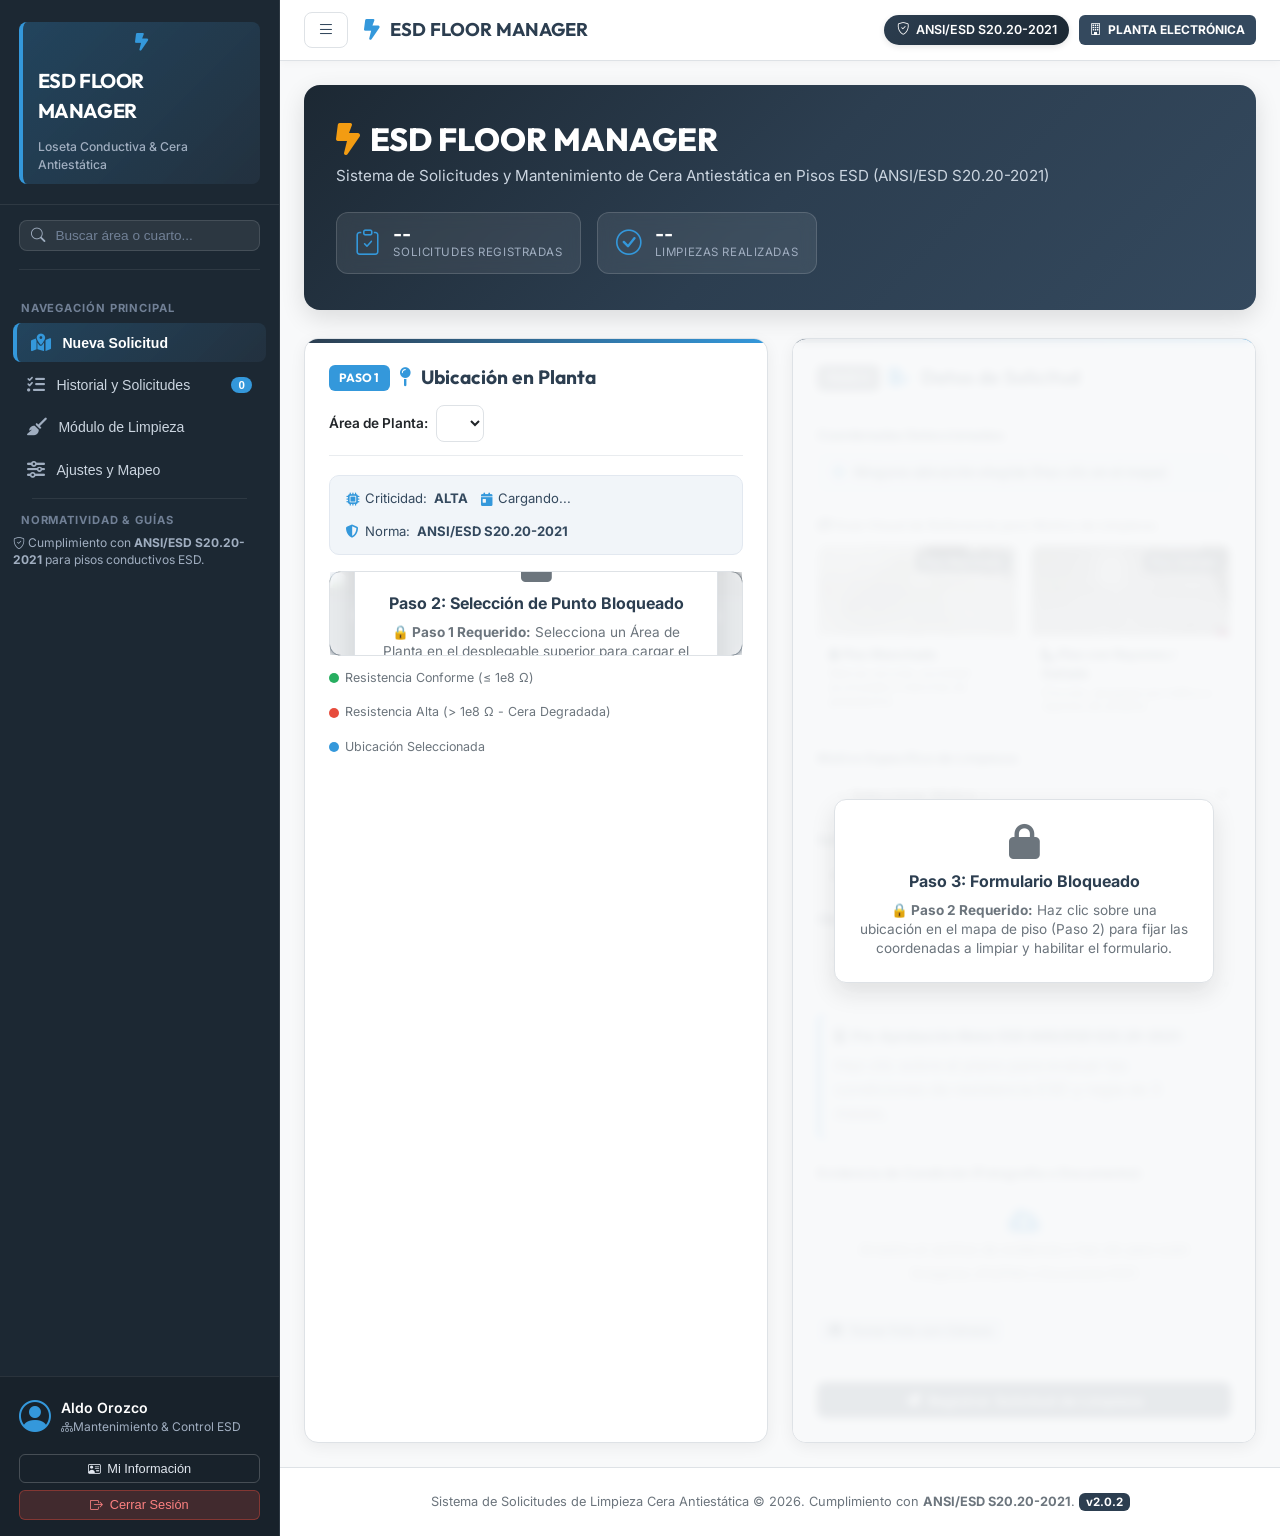
==== wwwroot/index.html @ dfe03894 "Release v2.0.2: Proteccion contra elementos nulos y restauracion de funcionalidad de botones de nave" ====
<!DOCTYPE html>
<html lang="es">
<head>
    <meta charset="UTF-8">
    <meta name="viewport" content="width=device-width, initial-scale=1.0">
    <title>Sistema de Solicitudes de Limpieza ESD | ANSI/ESD S20.20-2021</title>
    <meta name="description" content="Sistema de solicitudes para limpieza de piso con loseta conductiva y cera antiestática en planta electrónica.">
    <!-- Google Fonts -->
    <link rel="preconnect" href="https://fonts.googleapis.com">
    <link rel="preconnect" href="https://fonts.gstatic.com" crossorigin>
    <link href="https://fonts.googleapis.com/css2?family=Inter:wght@300;400;500;600;700;800&family=Outfit:wght@400;600;700;800&display=swap" rel="stylesheet">
    <!-- FontAwesome & Bootstrap Icons -->
    <link rel="stylesheet" href="https://cdnjs.cloudflare.com/ajax/libs/font-awesome/6.5.1/css/all.min.css">
    <link rel="stylesheet" href="https://cdn.jsdelivr.net/npm/bootstrap-icons@1.11.3/font/bootstrap-icons.min.css">
    <!-- App Design System Styles -->
    <link rel="stylesheet" href="css/styles.css?v=2.0.2">
</head>
<body>
    <!-- Main Application Wrapper -->
    <div class="module-wrapper" id="wrapper">
        <div id="sidebar-overlay" class="module-sidebar-overlay"></div>

        <!-- SIDEBAR NAVIGATION CONTAINER -->
        <aside class="module-sidebar" id="sidebar-wrapper">
            <div class="module-sidebar-heading">
                <a href="javascript:void(0)" class="nav-btn active" data-tab="solicitud">
                    <i class="fa-solid fa-bolt-lightning module-sidebar-main-icon" style="color:var(--st-accent);"></i>
                    <div class="module-sidebar-title">ESD FLOOR MANAGER</div>
                    <div class="module-sidebar-subtitle">Loseta Conductiva & Cera Antiestática</div>
                </a>
            </div>

            <!-- Instant Search in Sidebar -->
            <div class="module-search-container">
                <div class="module-search-wrapper">
                    <i class="bi bi-search module-search-icon"></i>
                    <input id="searchInput"
                           type="search"
                           class="module-search-input"
                           placeholder="Buscar área o cuarto..."
                           autocomplete="off" />
                </div>
                <div id="searchResults" class="module-search-results"></div>
            </div>

            <div class="module-sidebar-divider"></div>

            <!-- Navigation Links -->
            <div class="module-menu">
                <div class="module-menu-section-title">Navegación Principal</div>
                
                <button class="nav-btn active" data-tab="solicitud">
                    <i class="fa-solid fa-map-location-dot"></i> <span>Nueva Solicitud</span>
                </button>
                
                <button class="nav-btn" data-tab="historial">
                    <i class="fa-solid fa-list-check"></i> <span>Historial y Solicitudes</span>
                    <span class="badge-count" id="request-badge">0</span>
                </button>
                
                <button class="nav-btn" data-tab="limpieza">
                    <i class="fa-solid fa-broom"></i> <span>Módulo de Limpieza</span>
                </button>
                
                <button class="nav-btn" data-tab="ajustes">
                    <i class="fa-solid fa-sliders"></i> <span>Ajustes y Mapeo</span>
                </button>

                <div class="module-sidebar-divider"></div>

                <div class="module-menu-section-title">Normatividad & Guías</div>
                <div class="p-2" style="font-size:0.75rem; color:#a0aec0; line-height:1.4;">
                    <i class="bi bi-shield-check text-success me-1"></i> Cumplimiento con <strong>ANSI/ESD S20.20-2021</strong> para pisos conductivos ESD.
                </div>
            </div>

            <!-- Sidebar Fixed User Footer -->
            <div class="module-sidebar-user-fixed">
                <div class="module-user-info-sidebar">
                    <div style="display:flex; align-items:center; gap:0.6rem;">
                        <i class="bi bi-person-circle module-user-avatar"></i>
                        <div style="display:flex; flex-direction:column; overflow:hidden;">
                            <span class="module-user-name" title="Aldo Orozco">Aldo Orozco</span>
                            <span class="module-user-detail" title="Mantenimiento ESD">
                                <i class="bi bi-diagram-3 me-1"></i>Mantenimiento & Control ESD
                            </span>
                        </div>
                    </div>
                </div>

                <button class="btn-sidebar-outline" type="button">
                    <i class="bi bi-person-vcard"></i> Mi Información
                </button>

                <button class="module-btn-logout" type="button">
                    <i class="bi bi-box-arrow-right"></i> Cerrar Sesión
                </button>
            </div>
        </aside>

        <!-- MAIN PAGE CONTENT WRAPPER -->
        <main id="page-content-wrapper" class="module-page-content">
            <!-- Top Navbar Header -->
            <nav class="module-top-navbar">
                <div style="display:flex; align-items:center; gap:1rem;">
                    <button id="menu-toggle" type="button" class="module-menu-toggle" aria-label="Mostrar u ocultar menú">
                        <i class="bi bi-list"></i>
                    </button>

                    <div class="module-navbar-brand">
                        <i class="fa-solid fa-bolt-lightning" style="color:var(--st-accent);"></i>
                        <span>ESD FLOOR MANAGER</span>
                    </div>
                </div>

                <div style="display:flex; align-items:center; gap:0.6rem;">
                    <span class="module-badge">
                        <i class="bi bi-shield-check"></i> ANSI/ESD S20.20-2021
                    </span>
                    <span class="badge" style="background:#34495e; padding:0.4rem 0.7rem; font-size:0.75rem;">
                        <i class="bi bi-building me-1"></i> Planta Electrónica
                    </span>
                </div>
            </nav>

            <!-- Container for Page Content -->
            <div class="module-content-container">
                <!-- HERO BANNER HEADER -->
                <div class="hero-smt">
                    <div class="hero-overlay-smt">
                        <div>
                            <h1 class="hero-title-smt">
                                <i class="fa-solid fa-bolt-lightning me-2" style="color:#f39c12;"></i>ESD FLOOR MANAGER
                            </h1>
                            <p class="hero-subtitle-smt mb-0">
                                Sistema de Solicitudes y Mantenimiento de Cera Antiestática en Pisos ESD (ANSI/ESD S20.20-2021)
                            </p>
                        </div>

                        <div class="hero-stats-row">
                            <div class="hero-stat-pill">
                                <i class="bi bi-clipboard-check"></i>
                                <div>
                                    <div class="hero-stat-num" id="stat-total-requests">--</div>
                                    <div class="hero-stat-lbl">Solicitudes Registradas</div>
                                </div>
                            </div>

                            <div class="hero-stat-pill">
                                <i class="bi bi-check-circle"></i>
                                <div>
                                    <div class="hero-stat-num" id="stat-cleanings-done">--</div>
                                    <div class="hero-stat-lbl">Limpiezas Realizadas</div>
                                </div>
                            </div>
                        </div>
                    </div>
                </div>

                <!-- TAB 1: NUEVA SOLICITUD DE LIMPIEZA -->
                <section id="tab-solicitud" class="tab-content active">
                    <div class="grid-layout">
                        <!-- Left Panel: Interactive Floor Plan -->
                        <div class="panel map-panel glass-card">
                            <div class="panel-header">
                                <h2><span class="step-header-badge step-active" id="badge-step1">Paso 1</span><i class="fa-solid fa-map-pin"></i> Ubicación en Planta</h2>
                                <div style="display:flex; align-items:center; gap:0.5rem;">
                                    <label for="area-select" style="font-size:0.85rem; font-weight:600;">Área de Planta:</label>
                                    <select id="area-select" class="custom-select" style="width: auto; font-size:0.85rem;">
                                        <!-- Populated dynamically -->
                                    </select>
                                </div>
                            </div>

                            <div class="area-info-banner" id="area-info-banner">
                                <div class="info-pill"><i class="fa-solid fa-microchip"></i> Criticidad: <strong id="lbl-criticality">ALTA</strong></div>
                                <div class="info-pill"><i class="fa-solid fa-calendar-day"></i> <span id="lbl-last-cleaning">Cargando...</span></div>
                                <div class="info-pill"><i class="fa-solid fa-shield-halved"></i> Norma: <strong>ANSI/ESD S20.20-2021</strong></div>
                            </div>

                            <div class="map-viewport" id="map-viewport" style="position: relative;">
                                <!-- Step 2 Lock Overlay -->
                                <div class="step-lock-overlay" id="step2-lock-overlay">
                                    <div class="step-lock-card">
                                        <i class="fa-solid fa-lock"></i>
                                        <h4>Paso 2: Selección de Punto Bloqueado</h4>
                                        <p><strong>🔒 Paso 1 Requerido:</strong> Selecciona un Área de Planta en el desplegable superior para cargar el mapa interactivo.</p>
                                    </div>
                                </div>

                                <div class="map-wrapper" id="map-wrapper">
                                    <img id="floor-map-img" src="" alt="Plano de Piso" />
                                    <!-- Pins for measurement points and target reticle -->
                                    <div id="map-overlay"></div>
                                </div>
                                <div class="map-instructions">
                                    <i class="fa-solid fa-crosshairs"></i> <strong>Paso 2:</strong> Haz clic en cualquier punto del mapa para fijar la ubicación exacta de la limpieza.
                                </div>
                            </div>

                            <div class="map-legend">
                                <span class="legend-item"><span class="dot green"></span> Resistencia Conforme (&le; 1e8 &Omega;)</span>
                                <span class="legend-item"><span class="dot red"></span> Resistencia Alta (&gt; 1e8 &Omega; - Cera Degradada)</span>
                                <span class="legend-item"><span class="dot reticle"></span> Ubicación Seleccionada</span>
                            </div>
                        </div>

                        <!-- Right Panel: Request Details & Evidence -->
                        <div class="panel form-panel glass-card" style="position: relative;">
                            <!-- Step 3 Lock Overlay -->
                            <div class="step-lock-overlay" id="step3-lock-overlay">
                                <div class="step-lock-card">
                                    <i class="fa-solid fa-lock"></i>
                                    <h4>Paso 3: Formulario Bloqueado</h4>
                                    <p><strong>🔒 Paso 2 Requerido:</strong> Haz clic sobre una ubicación en el mapa de piso (Paso 2) para fijar las coordenadas a limpiar y habilitar el formulario.</p>
                                </div>
                            </div>

                            <div class="panel-header">
                                <h2><span class="step-header-badge step-locked" id="badge-step3">Paso 3</span><i class="fa-solid fa-file-pen"></i> Datos de Solicitud</h2>
                            </div>

                            <form id="form-cleaning-request" class="request-form">
                                <!-- Selected Coordinates Badge -->
                                <div class="form-group">
                                    <label>Coordenadas Seleccionadas:</label>
                                    <div class="coord-display" id="coord-display">
                                        <i class="fa-solid fa-location-crosshairs"></i> <span id="coord-text">Ninguna ubicación elegida (Haz clic en el mapa)</span>
                                    </div>
                                </div>

                                <!-- Visual Floor Condition Reference Guide Cards -->
                                <div class="floor-guide-container">
                                    <div class="floor-guide-title">
                                        <i class="fa-solid fa-images"></i> Guía Visual de Referencia para Motivo de Limpieza:
                                    </div>
                                    <div class="floor-guide-grid">
                                        <div class="floor-guide-card" id="card-guide-stained" data-reason="Piso manchado">
                                            <div class="guide-img-wrapper">
                                                <img src="uploads/piso_manchado.png" alt="Piso Manchado" onerror="if(!this.dataset.retry){this.dataset.retry=true;this.src='/uploads/piso_manchado.png';}" />
                                                <span class="guide-badge">Piso Manchado</span>
                                            </div>
                                            <div class="guide-card-label">
                                                <strong><i class="fa-solid fa-droplet"></i> Piso Manchado</strong>
                                                <p>Marcas oscuras, suciedad acumulada o manchas de grasa/polvo.</p>
                                            </div>
                                        </div>

                                        <div class="floor-guide-card" id="card-guide-scratched" data-reason="Piso con rayones">
                                            <div class="guide-img-wrapper">
                                                <img src="uploads/piso_rayado.png" alt="Piso con Rayones" onerror="if(!this.dataset.retry){this.dataset.retry=true;this.src='/uploads/piso_rayado.png';}" />
                                                <span class="guide-badge">Piso Dañado</span>
                                            </div>
                                            <div class="guide-card-label">
                                                <strong><i class="fa-solid fa-ruler-combined"></i> Piso con Rayones / Dañado</strong>
                                                <p>Fricción, desgaste por tráfico o rayones de arrastre.</p>
                                            </div>
                                        </div>
                                    </div>
                                </div>

                                <div class="form-group">
                                    <label for="select-reason">Motivo Específico de Limpieza:</label>
                                    <select id="select-reason" class="custom-select" required>
                                        <option value="">-- Seleccionar Motivo --</option>
                                        <option value="Mantenimiento preventivo programado (Ciclo 3 meses)">Mantenimiento preventivo programado (Ciclo 3 meses)</option>
                                        <option value="Resistencia ESD fuera de rango (> 1.0e8 Ohms)">Resistencia ESD fuera de rango (> 1.0e8 Ohms)</option>
                                        <option value="Piso manchado">Piso manchado (Marcas oscuras o suciedad acumulada)</option>
                                        <option value="Piso con rayones">Piso con rayones / daño físico en capa de cera</option>
                                        <option value="Derrame de químicos / fundente de soldadura">Derrame de químicos / fundente de soldadura SMT</option>
                                        <option value="Auditoría o certificación ESD entrante">Auditoría o certificación ESD entrante</option>
                                    </select>
                                </div>

                                <div class="form-group">
                                    <label for="input-requested-by">Solicitante:</label>
                                    <input type="text" id="input-requested-by" class="custom-input" placeholder="Nombre completo u Operador ESD" required value="Aldo Orozco" />
                                </div>

                                <div class="form-group">
                                    <label for="textarea-notes">Observaciones Detalladas:</label>
                                    <textarea id="textarea-notes" class="custom-textarea" rows="2" placeholder="Describa cualquier condición particular en el área o motivo adicional..."></textarea>
                                </div>

                                <!-- Priority Live Evaluation Card -->
                                <div class="priority-card" id="priority-preview-card">
                                    <div class="priority-header">
                                        <i class="fa-solid fa-calculator"></i> Pre-Aprobación Motor ESD ANSI/ESD S20.20-2021:
                                    </div>
                                    <div id="priority-preview-content">
                                        <span style="color: var(--st-muted);">Haz clic sobre el plano para evaluar las condiciones de resistencia ESD y regla de 3 meses.</span>
                                    </div>
                                </div>

                                <!-- Evidence Attachment Box -->
                                <div class="form-group">
                                    <label>Evidencia de Condición (Fotografía o Documento):</label>
                                    <div class="upload-box" id="upload-box">
                                        <i class="fa-solid fa-cloud-arrow-up"></i>
                                        <p>Arrastra un archivo de evidencia o haz clic para subir</p>
                                        <span style="font-size:0.75rem; color:var(--st-muted);">(Imágenes JPG/PNG o Documento PDF)</span>
                                        <input type="file" id="evidence-file-input" accept="image/*,application/pdf" style="display: none;" />
                                    </div>
                                    
                                    <div class="upload-actions">
                                        <button type="button" class="btn-secondary btn-sm" id="btn-open-camera">
                                            <i class="fa-solid fa-camera"></i> Tomar Foto con Cámara
                                        </button>
                                    </div>
                                    
                                    <div id="evidence-preview-container" style="margin-top: 0.5rem;"></div>
                                </div>

                                <button type="submit" class="btn-primary" style="margin-top: 0.5rem;">
                                    <i class="fa-solid fa-paper-plane"></i> Registrar Solicitud de Limpieza
                                </button>
                            </form>
                        </div>
                    </div>
                </section>

                <!-- TAB 2: HISTORIAL Y SOLICITUDES -->
                <section id="tab-historial" class="tab-content">
                    <div class="panel glass-card">
                        <div class="panel-header">
                            <h2><i class="fa-solid fa-list-check"></i> Panel de Solicitudes e Historial de Limpiezas Realizadas</h2>
                        </div>

                        <!-- Subtab Navigation Pills -->
                        <div class="subtab-navigation">
                            <button id="btn-subtab-requests" class="btn-primary btn-sm active" type="button">
                                <i class="fa-solid fa-file-invoice me-1"></i> Solicitudes de Limpieza
                            </button>
                            <button id="btn-subtab-history" class="btn-secondary btn-sm" type="button">
                                <i class="fa-solid fa-clock-rotate-left me-1"></i> Historial de Limpiezas Realizadas
                            </button>
                        </div>

                        <!-- Subtab 1: Solicitudes de Limpieza Table -->
                        <div id="subtab-requests-view">
                            <!-- Filter Bar for Requests -->
                            <div style="display: flex; gap: 0.8rem; flex-wrap: wrap; margin-bottom: 1rem; background: #f1f5f9; padding: 0.8rem 1rem; border-radius: 10px; border: 1px solid var(--st-border); align-items: center;">
                                <div style="display: flex; align-items: center; gap: 0.4rem;">
                                    <label style="font-size: 0.82rem; color: var(--st-muted);"><i class="fa-solid fa-filter"></i> Estado:</label>
                                    <select id="filter-req-status" class="custom-select" style="padding: 0.3rem 0.6rem; font-size: 0.82rem; width: auto;">
                                        <option value="TODOS">-- Todos los Estados --</option>
                                        <option value="AUTORIZADA">Autorizadas / Pendientes</option>
                                        <option value="EN_PROCESO">En Proceso</option>
                                        <option value="LIMPIEZA_COMPLETADA">Completadas / Realizadas</option>
                                        <option value="CANCELADA">Canceladas</option>
                                        <option value="DENEGADA">Denegadas por Norma</option>
                                    </select>
                                </div>

                                <div style="display: flex; align-items: center; gap: 0.4rem;">
                                    <label style="font-size: 0.82rem; color: var(--st-muted);"><i class="fa-solid fa-layer-group"></i> Área:</label>
                                    <select id="filter-req-area" class="custom-select" style="padding: 0.3rem 0.6rem; font-size: 0.82rem; width: auto;">
                                        <option value="TODOS">-- Todas las Áreas --</option>
                                    </select>
                                </div>

                                <div style="display: flex; align-items: center; gap: 0.4rem;">
                                    <label style="font-size: 0.82rem; color: var(--st-muted);"><i class="fa-solid fa-calendar-day"></i> Desde:</label>
                                    <input type="date" id="filter-req-date-from" class="custom-input" style="padding: 0.3rem 0.6rem; font-size: 0.82rem; width: auto;" />
                                </div>

                                <div style="display: flex; align-items: center; gap: 0.4rem;">
                                    <label style="font-size: 0.82rem; color: var(--st-muted);"><i class="fa-solid fa-calendar-day"></i> Hasta:</label>
                                    <input type="date" id="filter-req-date-to" class="custom-input" style="padding: 0.3rem 0.6rem; font-size: 0.82rem; width: auto;" />
                                </div>

                                <button id="btn-clear-req-filters" class="btn-secondary btn-sm" type="button">
                                    <i class="fa-solid fa-xmark"></i> Limpiar Filtros
                                </button>
                            </div>

                            <div class="table-responsive">
                                <table class="custom-table" id="requests-table">
                                    <thead>
                                        <tr>
                                            <th>Folio ID</th>
                                            <th>Fecha</th>
                                            <th>Área</th>
                                            <th>Motivo</th>
                                            <th>Transcurrido</th>
                                            <th>Resistencia ESD</th>
                                            <th>Prioridad</th>
                                            <th>Estatus Pre-Aprobación</th>
                                            <th>Evidencia</th>
                                            <th>Acciones</th>
                                        </tr>
                                    </thead>
                                    <tbody id="requests-tbody">
                                        <!-- Populated dynamically -->
                                    </tbody>
                                </table>
                            </div>
                        </div>

                        <!-- Subtab 2: Historial de Limpiezas Realizadas Table -->
                        <div id="subtab-history-view" class="hidden">
                            <!-- Filter Bar for History -->
                            <div style="display: flex; gap: 0.8rem; flex-wrap: wrap; margin-bottom: 1rem; background: #f1f5f9; padding: 0.8rem 1rem; border-radius: 10px; border: 1px solid var(--st-border); align-items: center;">
                                <div style="display: flex; align-items: center; gap: 0.4rem;">
                                    <label style="font-size: 0.82rem; color: var(--st-muted);"><i class="fa-solid fa-layer-group"></i> Área:</label>
                                    <select id="filter-hist-area" class="custom-select" style="padding: 0.3rem 0.6rem; font-size: 0.82rem; width: auto;">
                                        <option value="TODOS">-- Todas las Áreas --</option>
                                    </select>
                                </div>

                                <div style="display: flex; align-items: center; gap: 0.4rem;">
                                    <label style="font-size: 0.82rem; color: var(--st-muted);"><i class="fa-solid fa-calendar-day"></i> Fecha Realización Desde:</label>
                                    <input type="date" id="filter-hist-date-from" class="custom-input" style="padding: 0.3rem 0.6rem; font-size: 0.82rem; width: auto;" />
                                </div>

                                <div style="display: flex; align-items: center; gap: 0.4rem;">
                                    <label style="font-size: 0.82rem; color: var(--st-muted);"><i class="fa-solid fa-calendar-day"></i> Hasta:</label>
                                    <input type="date" id="filter-hist-date-to" class="custom-input" style="padding: 0.3rem 0.6rem; font-size: 0.82rem; width: auto;" />
                                </div>

                                <button id="btn-clear-hist-filters" class="btn-secondary btn-sm" type="button">
                                    <i class="fa-solid fa-xmark"></i> Limpiar Filtros
                                </button>
                            </div>

                            <div class="table-responsive">
                                <table class="custom-table" id="history-table">
                                    <thead>
                                        <tr>
                                            <th>ID / Folio</th>
                                            <th>Área / Cuarto</th>
                                            <th>Razón / Origen</th>
                                            <th>Fecha Realización</th>
                                            <th>Próxima Limpieza</th>
                                            <th>Sección del Mapa Limpiada</th>
                                            <th>Realizado Por</th>
                                            <th>Observaciones</th>
                                            <th>Acciones</th>
                                        </tr>
                                    </thead>
                                    <tbody id="history-tbody">
                                        <!-- Populated dynamically -->
                                    </tbody>
                                </table>
                            </div>
                        </div>
                    </div>
                </section>

                <!-- TAB 3: MÓDULO DE LIMPIEZA -->
                <section id="tab-limpieza" class="tab-content">
                    <div class="panel glass-card">
                        <div class="panel-header">
                            <h2><i class="fa-solid fa-broom"></i> Registro de Limpieza Ejecutada por Secciones (Mapa Interactivo)</h2>
                        </div>

                        <div class="grid-layout">
                            <!-- Left: Interactive Canvas Box Drawer -->
                            <div>
                                <div class="form-group" style="margin-bottom: 0.8rem;">
                                    <label for="cleaner-area-select">Seleccionar Área de Planta a Limpiar:</label>
                                    <select id="cleaner-area-select" class="custom-select">
                                        <!-- Populated dynamically -->
                                    </select>
                                </div>

                                <div class="map-viewport" style="position: relative;">
                                    <div class="map-wrapper" id="cleaner-map-wrapper">
                                        <img id="cleaner-floor-map-img" src="" alt="Plano de Piso para Limpieza" />
                                        <div id="cleaner-map-overlay"></div>
                                        <!-- Interactive Box Preview -->
                                        <div id="drawing-box-preview" class="cleaned-zone-rect hidden" style="position: absolute; border: 2px dashed #3498db; background: rgba(52, 152, 219, 0.25); pointer-events: none;"></div>
                                    </div>
                                    <div class="map-instructions" id="cleaner-box-text">
                                        <i class="fa-solid fa-vector-square"></i> <span>Haz clic en el mapa para iniciar el primer vértice del recuadro.</span>
                                    </div>
                                </div>

                                <div style="margin-top: 0.6rem; display: flex; gap: 0.6rem;">
                                    <button type="button" class="btn-secondary btn-sm" id="btn-clear-drawing">
                                        <i class="fa-solid fa-rotate-left"></i> Borrar Trazado Actual
                                    </button>
                                </div>
                            </div>

                            <!-- Right: Confirmation Form for Cleaning Staff -->
                            <div>
                                <form id="form-cleaner-zone" class="request-form">
                                    <div class="form-group">
                                        <label for="cleaner-req-id-select">Vincular a Solicitud Pendiente (Opcional):</label>
                                        <select id="cleaner-req-id-select" class="custom-select">
                                            <option value="">-- Limpieza Directa / Sin Solicitud --</option>
                                        </select>
                                    </div>

                                    <div class="form-group">
                                        <label for="cleaner-by-input">Personal que Ejecutó la Limpieza:</label>
                                        <input type="text" id="cleaner-by-input" class="custom-input" value="Marcelo - Técnico ESD" required />
                                    </div>

                                    <div class="form-group">
                                        <label for="cleaner-date-input">Fecha y Hora de Ejecución:</label>
                                        <input type="datetime-local" id="cleaner-date-input" class="custom-input" required />
                                    </div>

                                    <div class="form-group">
                                        <label for="cleaner-notes-input">Observaciones / Tipo de Cera Aplicada:</label>
                                        <textarea id="cleaner-notes-input" class="custom-textarea" rows="3" placeholder="Aplicación de cera antiestática ESD en recuadro seleccionado..."></textarea>
                                    </div>

                                    <button type="submit" class="btn-success">
                                        <i class="fa-solid fa-circle-check"></i> Guardar Recuadro y Marcar Limpieza Realizada
                                    </button>
                                </form>
                            </div>
                        </div>
                    </div>
                </section>

                <!-- TAB 4: AJUSTES Y MAPEO DE PLANTA -->
                <section id="tab-ajustes" class="tab-content">
                    <div class="panel glass-card">
                        <div class="panel-header">
                            <h2><i class="fa-solid fa-sliders"></i> Ajustes de Áreas ESD y Mapeo de Puntos de Medición</h2>
                        </div>

                        <div class="grid-layout">
                            <!-- Left: Map Preview & Point Mappings -->
                            <div>
                                <div class="form-group" style="margin-bottom: 0.8rem;">
                                    <label for="editor-area-select">Seleccionar Área a Configurar:</label>
                                    <select id="editor-area-select" class="custom-select">
                                        <!-- Populated dynamically -->
                                    </select>
                                </div>

                                <div class="map-viewport" style="position: relative;">
                                    <div class="map-wrapper">
                                        <img id="editor-map-img" src="" alt="Plano Editor" />
                                        <div id="editor-map-overlay"></div>
                                    </div>
                                </div>
                            </div>

                            <!-- Right: Configuration Form -->
                            <div>
                                <form id="form-area-config" class="request-form">
                                    <div class="form-group">
                                        <label for="input-area-name">Nombre del Área / Cuarto:</label>
                                        <input type="text" id="input-area-name" class="custom-input" required />
                                    </div>

                                    <div class="form-group">
                                        <label for="select-criticality">Nivel de Criticidad ESD:</label>
                                        <select id="select-criticality" class="custom-select">
                                            <option value="ALTA">ALTA (Componentes Sensibles SMT)</option>
                                            <option value="MEDIA">MEDIA (Ensamble General)</option>
                                            <option value="BAJA">BAJA (Almacén / Tránsito)</option>
                                        </select>
                                    </div>

                                    <div class="form-group">
                                        <label for="input-image-url">URL del Plano de Planta (SVG / Imagen):</label>
                                        <input type="text" id="input-image-url" class="custom-input" required />
                                    </div>

                                    <button type="submit" class="btn-primary">
                                        <i class="fa-solid fa-floppy-disk"></i> Guardar Cambios del Área
                                    </button>
                                </form>
                            </div>
                        </div>
                    </div>
                </section>
            </div>

            <!-- Footer -->
            <footer class="app-footer">
                <p>Sistema de Solicitudes de Limpieza Cera Antiestática &copy; 2026. Cumplimiento con <strong>ANSI/ESD S20.20-2021</strong>. <span class="version-badge" id="app-version-badge">v2.0.2</span></p>
            </footer>
        </main>
    </div>

    <!-- MODAL: DETALLE Y MAPA -->
    <div class="modal-backdrop" id="modal-detail">
        <div class="modal-container">
            <div class="modal-header">
                <h3><i class="fa-solid fa-file-lines"></i> Detalle de Solicitud / Limpieza</h3>
                <button class="modal-close-btn" id="btn-close-detail">&times;</button>
            </div>
            <div class="modal-body" id="detail-modal-body">
                <!-- Dynamic Content -->
            </div>
        </div>
    </div>

    <!-- MODAL: CÁMARA Y WEBCAM -->
    <div class="modal-backdrop" id="modal-webcam">
        <div class="modal-container" style="max-width: 600px;">
            <div class="modal-header">
                <h3><i class="fa-solid fa-camera"></i> Capturar Evidencia de Piso</h3>
                <button class="modal-close-btn" id="btn-close-webcam">&times;</button>
            </div>
            <div class="modal-body" style="text-align: center;">
                <video id="webcam-video" autoplay playsinline style="width: 100%; border-radius: 8px; background: #000; height: 300px; object-fit: cover;"></video>
                <canvas id="webcam-canvas" style="display: none;"></canvas>
                <div style="margin-top: 1rem; display: flex; gap: 0.6rem; justify-content: center;">
                    <button type="button" class="btn-success" id="btn-capture-photo">
                        <i class="fa-solid fa-camera-retro"></i> Tomar Fotografía
                    </button>
                </div>
            </div>
        </div>
    </div>

    <!-- App Script -->
    <script src="js/app.js?v=2.0.2"></script>
</body>
</html>
---- wwwroot/css/styles.css ----
/* =============================================================================
   ESD FLOOR CLEANING SYSTEM - ANSI/ESD S20.20-2021
   SMT TRACKING DEMO DESIGN SYSTEM (LAYOUT & STYLES)
   ============================================================================= */

:root {
    --st-primary: #2c3e50;
    --st-primary-dark: #1c2833;
    --st-primary-light: #3c5a78;
    --st-secondary: #34495e;
    --st-accent: #3498db;
    --st-accent-rgb: 52, 152, 219;
    --st-success: #27ae60;
    --st-warning: #f39c12;
    --st-danger: #e74c3c;
    --st-info: #17a2b8;
    --st-bg: #f8f9fa;
    --st-border: #dee2e6;
    --st-border-light: #e9ecef;
    --st-muted: #6c757d;
    --sidebar-bg: #1c2833;
    --sidebar-hover: #2c3e50;
    --sidebar-width: 280px;
    --st-card-shadow: 0 4px 16px rgba(0, 0, 0, 0.06);
    --st-card-hover-shadow: 0 10px 25px rgba(0, 0, 0, 0.12);
}

/* Base Global Reset */
* {
    box-sizing: border-box;
    margin: 0;
    padding: 0;
}

body {
    font-family: 'Inter', system-ui, -apple-system, BlinkMacSystemFont, "Segoe UI", Roboto, sans-serif;
    background-color: var(--st-bg);
    color: #212529;
    line-height: 1.5;
    overflow-x: hidden;
}

/* Helper Utilities */
.hidden {
    display: none !important;
}

/* =============================================================================
   LAYOUT STRUCTURE (SIDEBAR + MAIN WRAPPER)
   ============================================================================= */

.module-wrapper {
    display: flex;
    width: 100%;
    min-height: 100vh;
    position: relative;
}

/* Overlay for Mobile Sidebar */
.module-sidebar-overlay {
    display: none;
    position: fixed;
    inset: 0;
    background: rgba(0, 0, 0, 0.5);
    z-index: 1035;
}

/* Sidebar Styles */
.module-sidebar {
    width: var(--sidebar-width);
    min-width: var(--sidebar-width);
    background-color: var(--sidebar-bg);
    color: #ffffff;
    display: flex;
    flex-direction: column;
    z-index: 1040;
    transition: margin-left 0.3s ease;
    border-right: 1px solid rgba(255, 255, 255, 0.08);
}

.module-sidebar-heading {
    padding: 1.4rem 1.2rem 1rem 1.2rem;
    border-bottom: 1px solid rgba(255, 255, 255, 0.08);
}

.module-sidebar-heading a {
    display: flex;
    flex-direction: column;
    color: #ffffff;
    text-decoration: none;
}

.module-sidebar-main-icon {
    font-size: 2.2rem;
    color: var(--st-accent);
    margin-bottom: 0.3rem;
}

.module-sidebar-title {
    font-family: 'Outfit', sans-serif;
    font-size: 1.25rem;
    font-weight: 700;
    letter-spacing: -0.02em;
    color: #ffffff;
}

.module-sidebar-subtitle {
    font-size: 0.76rem;
    color: #a0aec0;
    font-weight: 500;
}

/* Sidebar Search Box */
.module-search-container {
    padding: 0.9rem 1.2rem 0.5rem 1.2rem;
    position: relative;
}

.module-search-wrapper {
    position: relative;
    display: flex;
    align-items: center;
}

.module-search-icon {
    position: absolute;
    left: 12px;
    color: #a0aec0;
    font-size: 0.9rem;
    pointer-events: none;
}

.module-search-input {
    width: 100%;
    padding: 0.45rem 0.8rem 0.45rem 2.2rem;
    background: rgba(255, 255, 255, 0.07);
    border: 1px solid rgba(255, 255, 255, 0.12);
    border-radius: 8px;
    color: #ffffff;
    font-size: 0.85rem;
    outline: none;
    transition: all 0.2s ease;
}

.module-search-input::placeholder {
    color: #718096;
}

.module-search-input:focus {
    background: rgba(255, 255, 255, 0.12);
    border-color: var(--st-accent);
    box-shadow: 0 0 0 3px rgba(52, 152, 219, 0.25);
}

.module-search-results {
    display: none;
    position: absolute;
    top: 100%;
    left: 1.2rem;
    right: 1.2rem;
    background: #2c3e50;
    border: 1px solid rgba(255, 255, 255, 0.15);
    border-radius: 8px;
    max-height: 250px;
    overflow-y: auto;
    z-index: 1050;
    box-shadow: 0 10px 25px rgba(0,0,0,0.3);
}

.module-search-results.active {
    display: block;
}

.search-result-item {
    padding: 0.6rem 0.9rem;
    display: flex;
    align-items: center;
    gap: 0.6rem;
    color: #ffffff;
    cursor: pointer;
    border-bottom: 1px solid rgba(255, 255, 255, 0.05);
    transition: background 0.15s ease;
}

.search-result-item:hover {
    background: rgba(52, 152, 219, 0.25);
}

.module-sidebar-divider {
    height: 1px;
    background: rgba(255, 255, 255, 0.08);
    margin: 0.6rem 1.2rem;
}

/* Sidebar Menu Navigation */
.module-menu {
    padding: 0.5rem 0.8rem;
    overflow-y: auto;
    flex-grow: 1;
}

.module-menu-section-title {
    font-size: 0.7rem;
    font-weight: 700;
    text-transform: uppercase;
    letter-spacing: 0.08em;
    color: #718096;
    margin: 0.8rem 0.5rem 0.4rem 0.5rem;
}

.nav-btn {
    display: flex;
    align-items: center;
    width: 100%;
    padding: 0.65rem 0.9rem;
    color: #cbd5e0;
    background: transparent;
    border: none;
    border-radius: 8px;
    font-size: 0.88rem;
    font-weight: 500;
    text-align: left;
    cursor: pointer;
    transition: all 0.2s ease;
    margin-bottom: 0.25rem;
    gap: 0.7rem;
    text-decoration: none;
}

.nav-btn i {
    font-size: 1.1rem;
    color: #a0aec0;
    transition: color 0.2s ease;
}

.nav-btn:hover {
    color: #ffffff;
    background: rgba(255, 255, 255, 0.06);
}

.nav-btn:hover i {
    color: var(--st-accent);
}

.nav-btn.active {
    color: #ffffff;
    background: linear-gradient(135deg, rgba(52, 152, 219, 0.25) 0%, rgba(44, 62, 80, 0.4) 100%);
    border-left: 4px solid var(--st-accent);
    font-weight: 600;
}

.nav-btn.active i {
    color: var(--st-accent);
}

.badge-count {
    margin-left: auto;
    background: var(--st-accent);
    color: #ffffff;
    font-size: 0.72rem;
    font-weight: 700;
    padding: 2px 7px;
    border-radius: 10px;
}

/* Sidebar User Info Footer */
.module-sidebar-user-fixed {
    padding: 1rem 1.2rem;
    border-top: 1px solid rgba(255, 255, 255, 0.08);
    background: rgba(0, 0, 0, 0.15);
}

.module-user-info-sidebar {
    margin-bottom: 0.8rem;
}

.module-user-avatar {
    font-size: 2rem;
    color: var(--st-accent);
}

.module-user-name {
    font-weight: 600;
    font-size: 0.88rem;
    color: #ffffff;
    white-space: nowrap;
    overflow: hidden;
    text-overflow: ellipsis;
}

.module-user-detail {
    font-size: 0.75rem;
    color: #a0aec0;
    white-space: nowrap;
    overflow: hidden;
    text-overflow: ellipsis;
}

.btn-sidebar-outline {
    width: 100%;
    padding: 0.4rem 0.8rem;
    background: transparent;
    border: 1px solid rgba(255, 255, 255, 0.2);
    color: #e2e8f0;
    border-radius: 6px;
    font-size: 0.8rem;
    font-weight: 500;
    cursor: pointer;
    transition: all 0.2s ease;
    margin-bottom: 0.4rem;
    display: flex;
    align-items: center;
    justify-content: center;
    gap: 0.4rem;
}

.btn-sidebar-outline:hover {
    background: rgba(255, 255, 255, 0.1);
    color: #ffffff;
    border-color: #ffffff;
}

.module-btn-logout {
    width: 100%;
    padding: 0.4rem 0.8rem;
    background: rgba(231, 76, 60, 0.2);
    border: 1px solid rgba(231, 76, 60, 0.4);
    color: #fc8181;
    border-radius: 6px;
    font-size: 0.8rem;
    font-weight: 500;
    cursor: pointer;
    transition: all 0.2s ease;
    display: flex;
    align-items: center;
    justify-content: center;
    gap: 0.4rem;
}

.module-btn-logout:hover {
    background: var(--st-danger);
    color: #ffffff;
    border-color: var(--st-danger);
}

/* =============================================================================
   MAIN PAGE CONTENT WRAPPER & TOP NAVBAR
   ============================================================================= */

.module-page-content {
    flex-grow: 1;
    display: flex;
    flex-direction: column;
    min-width: 0;
    background-color: var(--st-bg);
}

/* Top Navbar */
.module-top-navbar {
    background: #ffffff;
    border-bottom: 1px solid var(--st-border);
    padding: 0.75rem 1.5rem;
    display: flex;
    align-items: center;
    justify-content: space-between;
    box-shadow: 0 2px 8px rgba(0,0,0,0.03);
    z-index: 1020;
}

.module-menu-toggle {
    background: #ffffff;
    border: 1px solid var(--st-border);
    color: var(--st-secondary);
    padding: 0.4rem 0.75rem;
    border-radius: 8px;
    font-size: 1.1rem;
    cursor: pointer;
    transition: all 0.2s ease;
}

.module-menu-toggle:hover {
    background: var(--st-bg);
    border-color: var(--st-muted);
    color: var(--st-primary);
}

.module-navbar-brand {
    display: flex;
    align-items: center;
    gap: 0.6rem;
    font-family: 'Outfit', sans-serif;
    font-weight: 700;
    font-size: 1.15rem;
    color: var(--st-primary);
}

.module-navbar-brand i {
    font-size: 1.3rem;
    color: var(--st-accent);
}

.module-badge {
    background: linear-gradient(135deg, var(--st-primary) 0%, var(--st-primary-dark) 100%);
    color: #ffffff;
    padding: 0.35rem 0.8rem;
    border-radius: 20px;
    font-size: 0.78rem;
    font-weight: 600;
    display: inline-flex;
    align-items: center;
    gap: 0.4rem;
    box-shadow: 0 2px 6px rgba(0,0,0,0.1);
}

/* Main Content Container */
.module-content-container {
    padding: 1.5rem;
    flex-grow: 1;
}

/* Toggled Sidebar State */
.sidebar-toggled .module-sidebar {
    margin-left: calc(-1 * var(--sidebar-width));
}

@media (max-width: 991.98px) {
    .module-sidebar {
        position: fixed;
        top: 0;
        bottom: 0;
        left: 0;
        margin-left: calc(-1 * var(--sidebar-width));
    }
    .sidebar-toggled .module-sidebar {
        margin-left: 0;
    }
    .sidebar-toggled .module-sidebar-overlay {
        display: block;
    }
}

/* =============================================================================
   HERO BANNER & HEADER COMPONENTS
   ============================================================================= */

.hero-smt {
    border-radius: 16px;
    background: linear-gradient(135deg, #1c2833 0%, #2c3e50 50%, #34495e 100%);
    position: relative;
    box-shadow: 0 8px 24px rgba(0,0,0,0.12);
    overflow: hidden;
    margin-bottom: 1.8rem;
    color: #ffffff;
    padding: 2.2rem 2rem;
}

.hero-overlay-smt {
    display: flex;
    justify-content: space-between;
    align-items: center;
    flex-wrap: wrap;
    gap: 1.5rem;
    position: relative;
    z-index: 2;
}

.hero-title-smt {
    font-family: 'Outfit', sans-serif;
    font-size: 2rem;
    font-weight: 800;
    line-height: 1.2;
    margin-bottom: 0.4rem;
    display: flex;
    align-items: center;
    gap: 0.6rem;
}

.hero-subtitle-smt {
    font-size: 0.95rem;
    color: #cbd5e0;
    font-weight: 400;
}

.hero-stats-row {
    display: flex;
    gap: 1rem;
    flex-wrap: wrap;
}

.hero-stat-pill {
    background: rgba(255, 255, 255, 0.08);
    backdrop-filter: blur(8px);
    border: 1px solid rgba(255, 255, 255, 0.15);
    border-radius: 12px;
    padding: 0.7rem 1.1rem;
    display: flex;
    align-items: center;
    gap: 0.8rem;
}

.hero-stat-pill i {
    font-size: 1.6rem;
    color: var(--st-accent);
}

.hero-stat-num {
    font-size: 1.25rem;
    font-weight: 700;
    color: #ffffff;
    line-height: 1;
}

.hero-stat-lbl {
    font-size: 0.72rem;
    color: #a0aec0;
    text-transform: uppercase;
    letter-spacing: 0.05em;
}

/* =============================================================================
   PANELS, CARDS & GRID LAYOUT
   ============================================================================= */

.tab-content {
    display: none;
}

.tab-content.active {
    display: block;
}

.grid-layout {
    display: grid;
    grid-template-columns: 1fr 1fr;
    gap: 1.5rem;
}

@media (max-width: 1100px) {
    .grid-layout {
        grid-template-columns: 1fr;
    }
}

.glass-card, .panel {
    background: #ffffff;
    border-radius: 14px;
    border: 1px solid var(--st-border);
    box-shadow: var(--st-card-shadow);
    padding: 1.5rem;
    position: relative;
    overflow: hidden;
}

.glass-card::before, .panel::before {
    content: '';
    position: absolute;
    top: 0;
    left: 0;
    right: 0;
    height: 4px;
    background: linear-gradient(90deg, var(--st-primary) 0%, var(--st-accent) 100%);
}

.panel-header {
    display: flex;
    justify-content: space-between;
    align-items: center;
    margin-bottom: 1.2rem;
    padding-bottom: 0.8rem;
    border-bottom: 1px solid var(--st-border-light);
    flex-wrap: wrap;
    gap: 0.8rem;
}

.panel-header h2 {
    font-family: 'Outfit', sans-serif;
    font-size: 1.2rem;
    font-weight: 700;
    color: var(--st-primary);
    display: flex;
    align-items: center;
    gap: 0.6rem;
}

.panel-header h2 i {
    color: var(--st-accent);
}

/* Step Badges */
.step-header-badge {
    padding: 0.25rem 0.65rem;
    border-radius: 6px;
    font-size: 0.75rem;
    font-weight: 700;
    text-transform: uppercase;
}

.step-active {
    background: var(--st-accent);
    color: #ffffff;
}

.step-locked {
    background: var(--st-muted);
    color: #ffffff;
}

/* Step Lock Overlay */
.step-lock-overlay {
    position: absolute;
    inset: 0;
    background: rgba(248, 249, 250, 0.92);
    backdrop-filter: blur(4px);
    z-index: 100;
    display: flex;
    align-items: center;
    justify-content: center;
    padding: 1.5rem;
    transition: opacity 0.3s ease;
}

.step-lock-card {
    background: #ffffff;
    border: 1px solid var(--st-border);
    border-radius: 12px;
    padding: 1.5rem;
    text-align: center;
    max-width: 380px;
    box-shadow: 0 10px 25px rgba(0,0,0,0.1);
}

.step-lock-card i {
    font-size: 2.2rem;
    color: var(--st-muted);
    margin-bottom: 0.6rem;
}

.step-lock-card h4 {
    font-size: 1rem;
    font-weight: 700;
    color: var(--st-primary);
    margin-bottom: 0.5rem;
}

.step-lock-card p {
    font-size: 0.85rem;
    color: var(--st-muted);
    line-height: 1.4;
}

/* Area Info Banner */
.area-info-banner {
    display: flex;
    gap: 0.8rem;
    flex-wrap: wrap;
    margin-bottom: 1rem;
    background: #f1f5f9;
    padding: 0.8rem 1rem;
    border-radius: 10px;
    border: 1px solid #e2e8f0;
}

.info-pill {
    font-size: 0.82rem;
    color: var(--st-secondary);
    display: flex;
    align-items: center;
    gap: 0.4rem;
}

.info-pill i {
    color: var(--st-accent);
}

/* =============================================================================
   MAP VIEWPORT & CANVAS OVERLAY
   ============================================================================= */

.map-viewport {
    background: #1c2833;
    border-radius: 12px;
    border: 1px solid var(--st-border);
    overflow: hidden;
    position: relative;
    box-shadow: inset 0 2px 6px rgba(0,0,0,0.3);
}

.map-wrapper {
    position: relative;
    width: 100%;
    cursor: crosshair;
    display: flex;
    justify-content: center;
    align-items: center;
    user-select: none;
}

.map-wrapper img {
    width: 100%;
    height: auto;
    display: block;
    object-fit: contain;
}

#map-overlay, #cleaner-map-overlay {
    position: absolute;
    inset: 0;
    pointer-events: none;
}

/* Reticle Marker */
.reticle-marker {
    position: absolute;
    width: 24px;
    height: 24px;
    transform: translate(-50%, -50%);
    border: 2px solid var(--st-danger);
    border-radius: 50%;
    box-shadow: 0 0 0 4px rgba(231, 76, 60, 0.3);
    animation: pulse-reticle 1.5s infinite;
}

.reticle-marker::before, .reticle-marker::after {
    content: '';
    position: absolute;
    background: var(--st-danger);
}

.reticle-marker::before {
    top: 50%; left: -6px; right: -6px; height: 2px; transform: translateY(-50%);
}
.reticle-marker::after {
    left: 50%; top: -6px; bottom: -6px; width: 2px; transform: translateX(-50%);
}

@keyframes pulse-reticle {
    0%, 100% { transform: translate(-50%, -50%) scale(1); }
    50% { transform: translate(-50%, -50%) scale(1.15); }
}

/* Map Pins */
.map-pin {
    position: absolute;
    transform: translate(-50%, -100%);
    display: flex;
    flex-direction: column;
    align-items: center;
    z-index: 10;
}

.pin-head {
    width: 20px;
    height: 20px;
    background: var(--st-success);
    color: #ffffff;
    border-radius: 50%;
    display: flex;
    align-items: center;
    justify-content: center;
    font-size: 0.65rem;
    box-shadow: 0 2px 6px rgba(0,0,0,0.3);
}

.map-pin.high-resistance .pin-head {
    background: var(--st-danger);
}

.pin-label {
    background: rgba(28, 40, 51, 0.9);
    color: #ffffff;
    font-size: 0.68rem;
    padding: 2px 6px;
    border-radius: 4px;
    white-space: nowrap;
    margin-top: 2px;
    border: 1px solid rgba(255,255,255,0.2);
}

/* Cleaned Zone Rectangle Overlay */
.cleaned-zone-rect {
    position: absolute;
    border: 2px dashed var(--st-success);
    background: rgba(39, 174, 96, 0.2);
    border-radius: 4px;
    box-sizing: border-box;
    transition: all 0.2s ease;
}

.zone-label-badge {
    position: absolute;
    top: 4px;
    left: 4px;
    background: var(--st-success);
    color: #ffffff;
    font-size: 0.7rem;
    font-weight: 700;
    padding: 2px 6px;
    border-radius: 4px;
    box-shadow: 0 2px 4px rgba(0,0,0,0.2);
    white-space: nowrap;
}

.map-instructions {
    padding: 0.6rem 1rem;
    background: #2c3e50;
    color: #ffffff;
    font-size: 0.82rem;
    text-align: center;
}

.map-legend {
    display: flex;
    gap: 1rem;
    flex-wrap: wrap;
    margin-top: 0.8rem;
    font-size: 0.78rem;
    color: var(--st-muted);
}

.legend-item {
    display: flex;
    align-items: center;
    gap: 0.4rem;
}

.dot {
    width: 10px;
    height: 10px;
    border-radius: 50%;
    display: inline-block;
}

.dot.green { background: var(--st-success); }
.dot.red { background: var(--st-danger); }
.dot.reticle { background: var(--st-accent); }

/* =============================================================================
   FORM CONTROLS, BUTTONS & CARDS
   ============================================================================= */

.request-form {
    display: flex;
    flex-direction: column;
    gap: 1rem;
}

.form-group {
    display: flex;
    flex-direction: column;
    gap: 0.4rem;
}

.form-group label {
    font-size: 0.85rem;
    font-weight: 600;
    color: var(--st-primary);
}

.custom-select, .custom-input, .custom-textarea {
    width: 100%;
    padding: 0.55rem 0.8rem;
    border: 1px solid var(--st-border);
    border-radius: 8px;
    font-family: inherit;
    font-size: 0.88rem;
    color: #212529;
    background-color: #ffffff;
    outline: none;
    transition: all 0.2s ease;
}

.custom-select:focus, .custom-input:focus, .custom-textarea:focus {
    border-color: var(--st-accent);
    box-shadow: 0 0 0 3px rgba(52, 152, 219, 0.15);
}

.coord-display {
    background: #f1f5f9;
    border: 1px solid #cbd5e1;
    border-radius: 8px;
    padding: 0.6rem 0.9rem;
    font-size: 0.85rem;
    font-weight: 600;
    color: var(--st-primary);
    display: flex;
    align-items: center;
    gap: 0.5rem;
}

.coord-display i {
    color: var(--st-accent);
}

/* Floor Guide Cards */
.floor-guide-container {
    margin: 0.4rem 0;
}

.floor-guide-title {
    font-size: 0.82rem;
    font-weight: 600;
    color: var(--st-muted);
    margin-bottom: 0.5rem;
}

.floor-guide-grid {
    display: grid;
    grid-template-columns: 1fr 1fr;
    gap: 0.8rem;
}

.floor-guide-card {
    border: 2px solid var(--st-border);
    border-radius: 10px;
    overflow: hidden;
    cursor: pointer;
    transition: all 0.2s ease;
    background: #ffffff;
}

.floor-guide-card:hover {
    border-color: var(--st-accent);
    box-shadow: 0 4px 12px rgba(52, 152, 219, 0.15);
    transform: translateY(-2px);
}

.floor-guide-card.selected {
    border-color: var(--st-accent);
    box-shadow: 0 0 0 3px rgba(52, 152, 219, 0.25);
}

.guide-img-wrapper {
    position: relative;
    height: 90px;
    background: #1c2833;
    overflow: hidden;
}

.guide-img-wrapper img {
    width: 100%;
    height: 100%;
    object-fit: cover;
}

.guide-badge {
    position: absolute;
    top: 6px;
    right: 6px;
    background: rgba(28, 40, 51, 0.85);
    color: #ffffff;
    font-size: 0.68rem;
    font-weight: 600;
    padding: 2px 6px;
    border-radius: 4px;
}

.guide-card-label {
    padding: 0.6rem;
}

.guide-card-label strong {
    font-size: 0.8rem;
    color: var(--st-primary);
    display: block;
    margin-bottom: 0.2rem;
}

.guide-card-label p {
    font-size: 0.72rem;
    color: var(--st-muted);
    line-height: 1.2;
}

/* Priority Card Preview */
.priority-card {
    background: #f8fafc;
    border: 1px solid var(--st-border);
    border-left: 4px solid var(--st-accent);
    border-radius: 10px;
    padding: 0.9rem;
    margin: 0.4rem 0;
}

.priority-header {
    font-size: 0.82rem;
    font-weight: 700;
    color: var(--st-primary);
    margin-bottom: 0.4rem;
    display: flex;
    align-items: center;
    gap: 0.4rem;
}

/* Upload & Evidence Box */
.upload-box {
    border: 2px dashed var(--st-border);
    border-radius: 10px;
    padding: 1rem;
    text-align: center;
    background: #fafafa;
    cursor: pointer;
    transition: all 0.2s ease;
}

.upload-box:hover {
    border-color: var(--st-accent);
    background: #f0f7fc;
}

.upload-box i {
    font-size: 1.6rem;
    color: var(--st-accent);
    margin-bottom: 0.4rem;
}

.upload-box p {
    font-size: 0.82rem;
    color: var(--st-muted);
}

.upload-actions {
    display: flex;
    gap: 0.6rem;
    margin-top: 0.6rem;
}

/* Buttons */
.btn-primary, .btn-secondary, .btn-success, .btn-danger {
    display: inline-flex;
    align-items: center;
    justify-content: center;
    gap: 0.5rem;
    padding: 0.6rem 1.2rem;
    font-family: inherit;
    font-size: 0.88rem;
    font-weight: 600;
    border-radius: 8px;
    border: none;
    cursor: pointer;
    transition: all 0.2s ease;
    text-decoration: none;
}

.btn-primary {
    background: var(--st-primary);
    color: #ffffff;
}

.btn-primary:hover {
    background: var(--st-primary-dark);
    box-shadow: 0 4px 12px rgba(44, 62, 80, 0.25);
}

.btn-secondary {
    background: #e2e8f0;
    color: var(--st-primary);
}

.btn-secondary:hover {
    background: #cbd5e1;
}

.btn-success {
    background: var(--st-success);
    color: #ffffff;
}

.btn-success:hover {
    background: #1e8449;
    box-shadow: 0 4px 12px rgba(39, 174, 96, 0.25);
}

.btn-danger {
    background: var(--st-danger);
    color: #ffffff;
}

.btn-danger:hover {
    background: #c0392b;
}

.btn-sm, .btn-sm-view, .btn-sm-view-hist {
    padding: 0.35rem 0.75rem;
    font-size: 0.78rem;
    border-radius: 6px;
}

/* Subtab Pills */
.subtab-navigation {
    display: flex;
    gap: 0.6rem;
    margin-bottom: 1.2rem;
    border-bottom: 1px solid var(--st-border);
    padding-bottom: 0.8rem;
}

.subtab-navigation .btn-primary.active {
    background: var(--st-accent);
    color: #ffffff;
    box-shadow: 0 2px 8px rgba(52, 152, 219, 0.3);
}

/* =============================================================================
   TABLES & BADGES
   ============================================================================= */

.table-responsive {
    width: 100%;
    overflow-x: auto;
    border-radius: 10px;
    border: 1px solid var(--st-border);
}

.custom-table {
    width: 100%;
    border-collapse: collapse;
    font-size: 0.85rem;
    text-align: left;
}

.custom-table thead {
    background: var(--st-primary);
    color: #ffffff;
}

.custom-table th {
    padding: 0.8rem 1rem;
    font-family: 'Outfit', sans-serif;
    font-weight: 600;
    letter-spacing: 0.02em;
}

.custom-table td {
    padding: 0.75rem 1rem;
    border-bottom: 1px solid var(--st-border-light);
    color: #212529;
    vertical-align: middle;
}

.custom-table tbody tr:hover {
    background-color: rgba(52, 152, 219, 0.04);
}

/* Status Badges */
.badge {
    display: inline-flex;
    align-items: center;
    gap: 0.35rem;
    padding: 4px 10px;
    border-radius: 6px;
    font-size: 0.72rem;
    font-weight: 700;
    text-transform: uppercase;
    color: #ffffff;
}

.badge-alta {
    background: linear-gradient(135deg, #e74c3c 0%, #c0392b 100%);
}

.badge-media {
    background: linear-gradient(135deg, #f39c12 0%, #d68910 100%);
}

.badge-baja {
    background: linear-gradient(135deg, #7f8c8d 0%, #707b7c 100%);
}

.badge-autorizada {
    background: linear-gradient(135deg, #27ae60 0%, #1e8449 100%);
}

.badge-en_proceso {
    background: linear-gradient(135deg, #3498db 0%, #2980b9 100%);
}

.badge-limpieza_completada {
    background: linear-gradient(135deg, #9b59b6 0%, #8e44ad 100%);
}

.badge-cancelada, .badge-denegada {
    background: linear-gradient(135deg, #e74c3c 0%, #c0392b 100%);
}

/* =============================================================================
   MODAL DIALOGS & VIEWPORTS
   ============================================================================= */

.modal-backdrop {
    display: none;
    position: fixed;
    inset: 0;
    background: rgba(15, 23, 42, 0.75);
    backdrop-filter: blur(4px);
    z-index: 2000;
    align-items: center;
    justify-content: center;
    padding: 1.5rem;
}

.modal-backdrop.active {
    display: flex;
}

.modal-container {
    background: #ffffff;
    border-radius: 14px;
    border: 1px solid var(--st-border);
    max-width: 900px;
    width: 100%;
    max-height: 90vh;
    overflow-y: auto;
    box-shadow: 0 20px 50px rgba(0,0,0,0.25);
    position: relative;
}

.modal-header {
    background: var(--st-primary);
    color: #ffffff;
    padding: 1rem 1.4rem;
    display: flex;
    justify-content: space-between;
    align-items: center;
}

.modal-header h3 {
    font-family: 'Outfit', sans-serif;
    font-size: 1.15rem;
    font-weight: 700;
    display: flex;
    align-items: center;
    gap: 0.6rem;
}

.modal-close-btn {
    background: transparent;
    border: none;
    color: #ffffff;
    font-size: 1.2rem;
    cursor: pointer;
    opacity: 0.8;
}

.modal-close-btn:hover {
    opacity: 1;
}

.modal-body {
    padding: 1.5rem;
}

.modal-map-viewport {
    background: #1c2833;
    border-radius: 10px;
    border: 1px solid var(--st-border);
    overflow: hidden;
    position: relative;
}

.modal-map-wrapper {
    position: relative;
    width: 100%;
}

.modal-map-wrapper img {
    width: 100%;
    height: auto;
    display: block;
}

.modal-map-overlay {
    position: absolute;
    inset: 0;
    pointer-events: none;
}

/* Footer */
.app-footer {
    padding: 1.5rem;
    text-align: center;
    font-size: 0.8rem;
    color: var(--st-muted);
    border-top: 1px solid var(--st-border);
    background: #ffffff;
}

.version-badge {
    background: var(--st-primary);
    color: #ffffff;
    padding: 2px 7px;
    border-radius: 6px;
    font-weight: 700;
    font-size: 0.72rem;
}
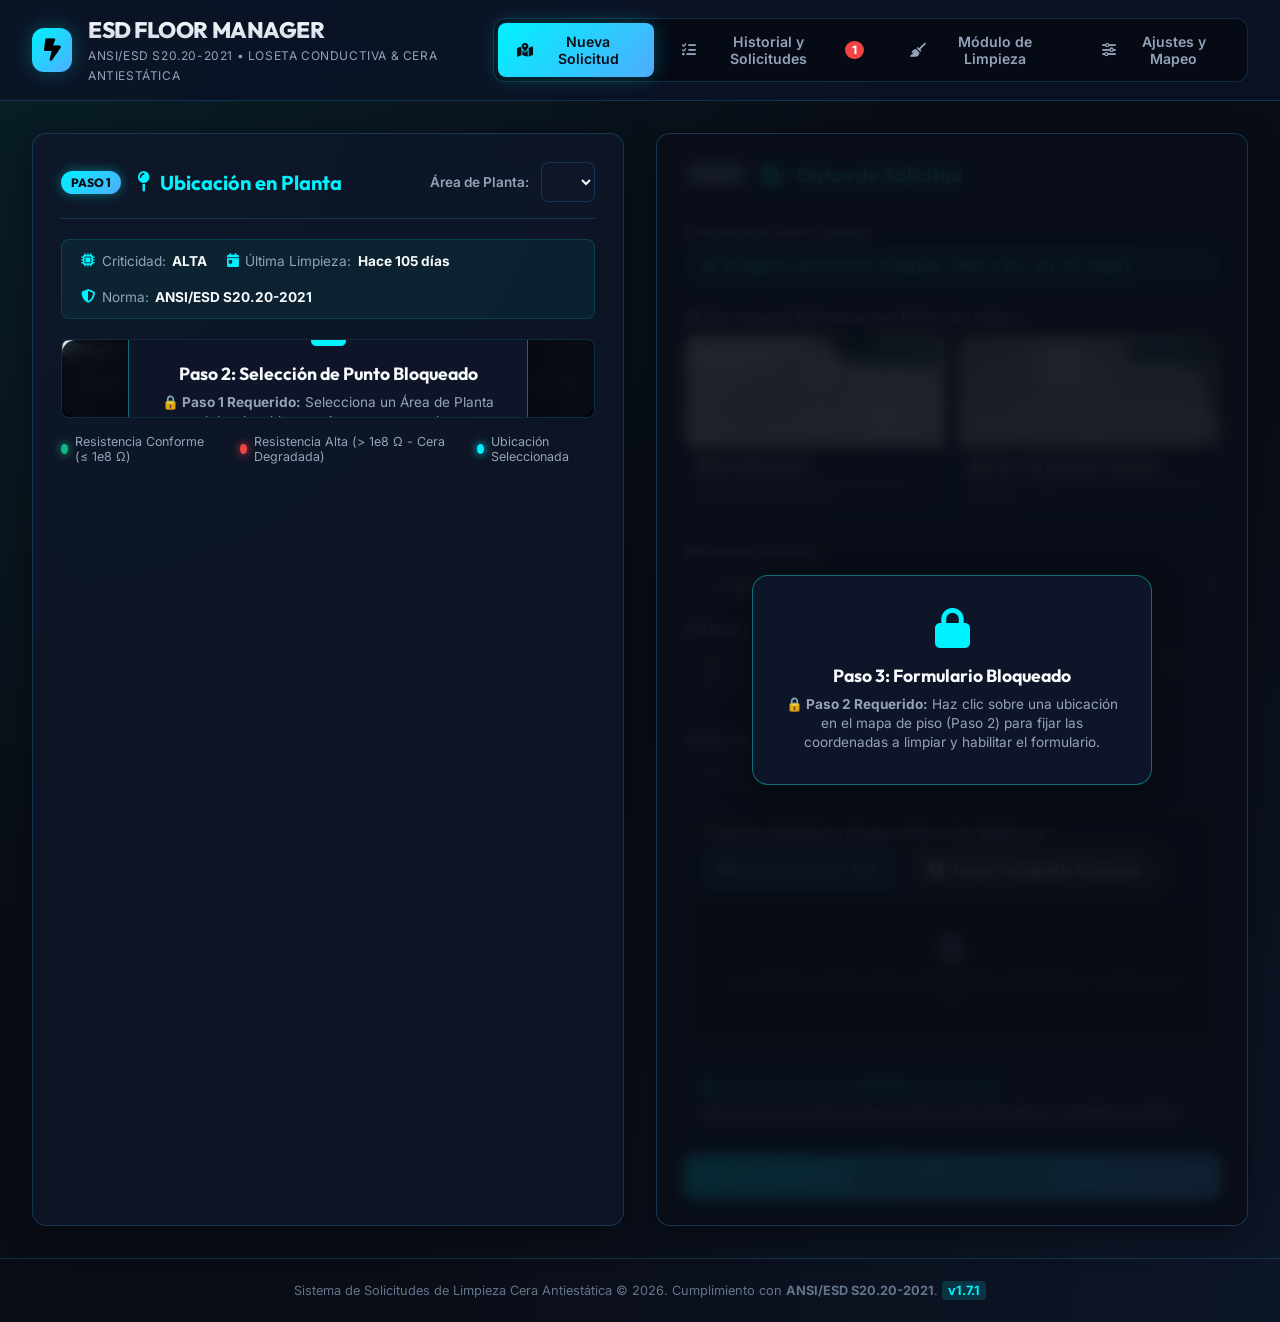
==== commit e283aaaf: "Revert total a la version v1.7.1" ====
--- a/wwwroot/index.html
+++ b/wwwroot/index.html
@@ -9,584 +9,605 @@
     <link rel="preconnect" href="https://fonts.googleapis.com">
     <link rel="preconnect" href="https://fonts.gstatic.com" crossorigin>
     <link href="https://fonts.googleapis.com/css2?family=Inter:wght@300;400;500;600;700;800&family=Outfit:wght@400;600;700;800&display=swap" rel="stylesheet">
-    <!-- FontAwesome & Bootstrap Icons -->
+    <!-- FontAwesome icons -->
     <link rel="stylesheet" href="https://cdnjs.cloudflare.com/ajax/libs/font-awesome/6.5.1/css/all.min.css">
-    <link rel="stylesheet" href="https://cdn.jsdelivr.net/npm/bootstrap-icons@1.11.3/font/bootstrap-icons.min.css">
-    <!-- App Design System Styles -->
-    <link rel="stylesheet" href="css/styles.css?v=2.0.2">
+    <link rel="stylesheet" href="css/styles.css">
 </head>
 <body>
-    <!-- Main Application Wrapper -->
-    <div class="module-wrapper" id="wrapper">
-        <div id="sidebar-overlay" class="module-sidebar-overlay"></div>
-
-        <!-- SIDEBAR NAVIGATION CONTAINER -->
-        <aside class="module-sidebar" id="sidebar-wrapper">
-            <div class="module-sidebar-heading">
-                <a href="javascript:void(0)" class="nav-btn active" data-tab="solicitud">
-                    <i class="fa-solid fa-bolt-lightning module-sidebar-main-icon" style="color:var(--st-accent);"></i>
-                    <div class="module-sidebar-title">ESD FLOOR MANAGER</div>
-                    <div class="module-sidebar-subtitle">Loseta Conductiva & Cera Antiestática</div>
-                </a>
-            </div>
-
-            <!-- Instant Search in Sidebar -->
-            <div class="module-search-container">
-                <div class="module-search-wrapper">
-                    <i class="bi bi-search module-search-icon"></i>
-                    <input id="searchInput"
-                           type="search"
-                           class="module-search-input"
-                           placeholder="Buscar área o cuarto..."
-                           autocomplete="off" />
-                </div>
-                <div id="searchResults" class="module-search-results"></div>
-            </div>
-
-            <div class="module-sidebar-divider"></div>
-
-            <!-- Navigation Links -->
-            <div class="module-menu">
-                <div class="module-menu-section-title">Navegación Principal</div>
+    <!-- Top Navigation Header -->
+    <header class="app-header">
+        <div class="header-brand">
+            <div class="logo-icon">
+                <i class="fa-solid fa-bolt-lightning"></i>
+            </div>
+            <div class="brand-text">
+                <h1>ESD FLOOR MANAGER</h1>
+                <span>ANSI/ESD S20.20-2021 • Loseta Conductiva &amp; Cera Antiestática</span>
+            </div>
+        </div>
+        
+        <nav class="nav-tabs">
+            <button class="nav-btn active" data-tab="solicitud">
+                <i class="fa-solid fa-map-location-dot"></i> Nueva Solicitud
+            </button>
+            <button class="nav-btn" data-tab="historial">
+                <i class="fa-solid fa-list-check"></i> Historial y Solicitudes <span class="badge-count" id="request-badge">1</span>
+            </button>
+            <button class="nav-btn" data-tab="limpieza">
+                <i class="fa-solid fa-broom"></i> Módulo de Limpieza
+            </button>
+            <button class="nav-btn" data-tab="ajustes">
+                <i class="fa-solid fa-sliders"></i> Ajustes y Mapeo
+            </button>
+        </nav>
+
+
+    </header>
+
+    <!-- Main Container -->
+    <main class="app-container">
+
+        <!-- TAB 1: NUEVA SOLICITUD DE LIMPIEZA -->
+        <section id="tab-solicitud" class="tab-content active">
+            <div class="grid-layout">
                 
-                <button class="nav-btn active" data-tab="solicitud">
-                    <i class="fa-solid fa-map-location-dot"></i> <span>Nueva Solicitud</span>
-                </button>
-                
-                <button class="nav-btn" data-tab="historial">
-                    <i class="fa-solid fa-list-check"></i> <span>Historial y Solicitudes</span>
-                    <span class="badge-count" id="request-badge">0</span>
-                </button>
-                
-                <button class="nav-btn" data-tab="limpieza">
-                    <i class="fa-solid fa-broom"></i> <span>Módulo de Limpieza</span>
-                </button>
-                
-                <button class="nav-btn" data-tab="ajustes">
-                    <i class="fa-solid fa-sliders"></i> <span>Ajustes y Mapeo</span>
-                </button>
-
-                <div class="module-sidebar-divider"></div>
-
-                <div class="module-menu-section-title">Normatividad & Guías</div>
-                <div class="p-2" style="font-size:0.75rem; color:#a0aec0; line-height:1.4;">
-                    <i class="bi bi-shield-check text-success me-1"></i> Cumplimiento con <strong>ANSI/ESD S20.20-2021</strong> para pisos conductivos ESD.
-                </div>
-            </div>
-
-            <!-- Sidebar Fixed User Footer -->
-            <div class="module-sidebar-user-fixed">
-                <div class="module-user-info-sidebar">
-                    <div style="display:flex; align-items:center; gap:0.6rem;">
-                        <i class="bi bi-person-circle module-user-avatar"></i>
-                        <div style="display:flex; flex-direction:column; overflow:hidden;">
-                            <span class="module-user-name" title="Aldo Orozco">Aldo Orozco</span>
-                            <span class="module-user-detail" title="Mantenimiento ESD">
-                                <i class="bi bi-diagram-3 me-1"></i>Mantenimiento & Control ESD
-                            </span>
-                        </div>
-                    </div>
-                </div>
-
-                <button class="btn-sidebar-outline" type="button">
-                    <i class="bi bi-person-vcard"></i> Mi Información
-                </button>
-
-                <button class="module-btn-logout" type="button">
-                    <i class="bi bi-box-arrow-right"></i> Cerrar Sesión
-                </button>
-            </div>
-        </aside>
-
-        <!-- MAIN PAGE CONTENT WRAPPER -->
-        <main id="page-content-wrapper" class="module-page-content">
-            <!-- Top Navbar Header -->
-            <nav class="module-top-navbar">
-                <div style="display:flex; align-items:center; gap:1rem;">
-                    <button id="menu-toggle" type="button" class="module-menu-toggle" aria-label="Mostrar u ocultar menú">
-                        <i class="bi bi-list"></i>
-                    </button>
-
-                    <div class="module-navbar-brand">
-                        <i class="fa-solid fa-bolt-lightning" style="color:var(--st-accent);"></i>
-                        <span>ESD FLOOR MANAGER</span>
-                    </div>
-                </div>
-
-                <div style="display:flex; align-items:center; gap:0.6rem;">
-                    <span class="module-badge">
-                        <i class="bi bi-shield-check"></i> ANSI/ESD S20.20-2021
-                    </span>
-                    <span class="badge" style="background:#34495e; padding:0.4rem 0.7rem; font-size:0.75rem;">
-                        <i class="bi bi-building me-1"></i> Planta Electrónica
-                    </span>
-                </div>
-            </nav>
-
-            <!-- Container for Page Content -->
-            <div class="module-content-container">
-                <!-- HERO BANNER HEADER -->
-                <div class="hero-smt">
-                    <div class="hero-overlay-smt">
-                        <div>
-                            <h1 class="hero-title-smt">
-                                <i class="fa-solid fa-bolt-lightning me-2" style="color:#f39c12;"></i>ESD FLOOR MANAGER
-                            </h1>
-                            <p class="hero-subtitle-smt mb-0">
-                                Sistema de Solicitudes y Mantenimiento de Cera Antiestática en Pisos ESD (ANSI/ESD S20.20-2021)
-                            </p>
-                        </div>
-
-                        <div class="hero-stats-row">
-                            <div class="hero-stat-pill">
-                                <i class="bi bi-clipboard-check"></i>
-                                <div>
-                                    <div class="hero-stat-num" id="stat-total-requests">--</div>
-                                    <div class="hero-stat-lbl">Solicitudes Registradas</div>
-                                </div>
-                            </div>
-
-                            <div class="hero-stat-pill">
-                                <i class="bi bi-check-circle"></i>
-                                <div>
-                                    <div class="hero-stat-num" id="stat-cleanings-done">--</div>
-                                    <div class="hero-stat-lbl">Limpiezas Realizadas</div>
-                                </div>
-                            </div>
-                        </div>
-                    </div>
-                </div>
-
-                <!-- TAB 1: NUEVA SOLICITUD DE LIMPIEZA -->
-                <section id="tab-solicitud" class="tab-content active">
-                    <div class="grid-layout">
-                        <!-- Left Panel: Interactive Floor Plan -->
-                        <div class="panel map-panel glass-card">
-                            <div class="panel-header">
-                                <h2><span class="step-header-badge step-active" id="badge-step1">Paso 1</span><i class="fa-solid fa-map-pin"></i> Ubicación en Planta</h2>
-                                <div style="display:flex; align-items:center; gap:0.5rem;">
-                                    <label for="area-select" style="font-size:0.85rem; font-weight:600;">Área de Planta:</label>
-                                    <select id="area-select" class="custom-select" style="width: auto; font-size:0.85rem;">
-                                        <!-- Populated dynamically -->
-                                    </select>
-                                </div>
-                            </div>
-
-                            <div class="area-info-banner" id="area-info-banner">
-                                <div class="info-pill"><i class="fa-solid fa-microchip"></i> Criticidad: <strong id="lbl-criticality">ALTA</strong></div>
-                                <div class="info-pill"><i class="fa-solid fa-calendar-day"></i> <span id="lbl-last-cleaning">Cargando...</span></div>
-                                <div class="info-pill"><i class="fa-solid fa-shield-halved"></i> Norma: <strong>ANSI/ESD S20.20-2021</strong></div>
-                            </div>
-
-                            <div class="map-viewport" id="map-viewport" style="position: relative;">
-                                <!-- Step 2 Lock Overlay -->
-                                <div class="step-lock-overlay" id="step2-lock-overlay">
-                                    <div class="step-lock-card">
-                                        <i class="fa-solid fa-lock"></i>
-                                        <h4>Paso 2: Selección de Punto Bloqueado</h4>
-                                        <p><strong>🔒 Paso 1 Requerido:</strong> Selecciona un Área de Planta en el desplegable superior para cargar el mapa interactivo.</p>
+                <!-- Left Panel: Interactive Floor Plan -->
+                <div class="panel map-panel glass-card">
+                    <div class="panel-header">
+                        <h2><span class="step-header-badge step-active" id="badge-step1">Paso 1</span><i class="fa-solid fa-map-pin"></i> Ubicación en Planta</h2>
+                        <div class="area-selector-container">
+                            <label for="area-select">Área de Planta:</label>
+                            <select id="area-select" class="custom-select">
+                                <!-- Populated dynamically -->
+                            </select>
+                        </div>
+                    </div>
+
+                    <div class="area-info-banner" id="area-info-banner">
+                        <div class="info-pill"><i class="fa-solid fa-microchip"></i> Criticidad: <strong id="lbl-criticality">ALTA</strong></div>
+                        <div class="info-pill"><i class="fa-solid fa-calendar-day"></i> Última Limpieza: <strong id="lbl-last-cleaning">Hace 105 días</strong></div>
+                        <div class="info-pill"><i class="fa-solid fa-shield-halved"></i> Norma: <strong>ANSI/ESD S20.20-2021</strong></div>
+                    </div>
+
+                    <div class="map-viewport" id="map-viewport" style="position: relative;">
+                        <!-- Step 2 Lock Overlay -->
+                        <div class="step-lock-overlay" id="step2-lock-overlay">
+                            <div class="step-lock-card">
+                                <i class="fa-solid fa-lock"></i>
+                                <h4>Paso 2: Selección de Punto Bloqueado</h4>
+                                <p><strong>🔒 Paso 1 Requerido:</strong> Selecciona un Área de Planta en el desplegable superior para cargar el mapa interactivo.</p>
+                            </div>
+                        </div>
+
+                        <div class="map-wrapper" id="map-wrapper">
+                            <img id="floor-map-img" src="" alt="Plano de Piso" />
+                            <!-- Pins for measurement points and target reticle -->
+                            <div id="map-overlay"></div>
+                        </div>
+                        <div class="map-instructions">
+                            <i class="fa-solid fa-crosshairs"></i> <strong>Paso 2:</strong> Haz clic en cualquier punto del mapa para fijar la ubicación exacta de la limpieza.
+                        </div>
+                    </div>
+
+                    <div class="map-legend">
+                        <span class="legend-item"><span class="dot green"></span> Resistencia Conforme (&le; 1e8 &Omega;)</span>
+                        <span class="legend-item"><span class="dot red"></span> Resistencia Alta (&gt; 1e8 &Omega; - Cera Degradada)</span>
+                        <span class="legend-item"><span class="dot reticle"></span> Ubicación Seleccionada</span>
+                    </div>
+                </div>
+
+                <!-- Right Panel: Request Details & Evidence -->
+                <div class="panel form-panel glass-card" style="position: relative;">
+                    <!-- Step 3 Lock Overlay -->
+                    <div class="step-lock-overlay" id="step3-lock-overlay">
+                        <div class="step-lock-card">
+                            <i class="fa-solid fa-lock"></i>
+                            <h4>Paso 3: Formulario Bloqueado</h4>
+                            <p><strong>🔒 Paso 2 Requerido:</strong> Haz clic sobre una ubicación en el mapa de piso (Paso 2) para fijar las coordenadas a limpiar y habilitar el formulario.</p>
+                        </div>
+                    </div>
+
+                    <div class="panel-header">
+                        <h2><span class="step-header-badge step-locked" id="badge-step3">Paso 3</span><i class="fa-solid fa-file-pen"></i> Datos de Solicitud</h2>
+                    </div>
+
+                    <form id="form-cleaning-request" class="request-form">
+                        
+                        <!-- Selected Coordinates Badge -->
+                        <div class="form-group">
+                            <label>Coordenadas Seleccionadas:</label>
+                            <div class="coord-display" id="coord-display">
+                                <i class="fa-solid fa-location-crosshairs"></i> <span id="coord-text">Ninguna ubicación elegida (Haz clic en el mapa)</span>
+                            </div>
+                        </div>
+
+                        <!-- Visual Floor Condition Reference Guide Cards -->
+                        <div class="floor-guide-container">
+                            <div class="floor-guide-title">
+                                <i class="fa-solid fa-images"></i> Guía Visual de Referencia para Motivo de Limpieza:
+                            </div>
+                            <div class="floor-guide-grid">
+                                <div class="floor-guide-card" id="card-guide-stained" data-reason="Piso manchado">
+                                    <div class="guide-img-wrapper">
+                                        <img src="uploads/piso_manchado.png" alt="Piso Manchado" onerror="if(!this.dataset.retry){this.dataset.retry=true;this.src='/uploads/piso_manchado.png';}" />
+                                        <span class="guide-badge">Piso Manchado</span>
                                     </div>
-                                </div>
-
-                                <div class="map-wrapper" id="map-wrapper">
-                                    <img id="floor-map-img" src="" alt="Plano de Piso" />
-                                    <!-- Pins for measurement points and target reticle -->
-                                    <div id="map-overlay"></div>
-                                </div>
-                                <div class="map-instructions">
-                                    <i class="fa-solid fa-crosshairs"></i> <strong>Paso 2:</strong> Haz clic en cualquier punto del mapa para fijar la ubicación exacta de la limpieza.
-                                </div>
-                            </div>
-
-                            <div class="map-legend">
-                                <span class="legend-item"><span class="dot green"></span> Resistencia Conforme (&le; 1e8 &Omega;)</span>
-                                <span class="legend-item"><span class="dot red"></span> Resistencia Alta (&gt; 1e8 &Omega; - Cera Degradada)</span>
-                                <span class="legend-item"><span class="dot reticle"></span> Ubicación Seleccionada</span>
-                            </div>
-                        </div>
-
-                        <!-- Right Panel: Request Details & Evidence -->
-                        <div class="panel form-panel glass-card" style="position: relative;">
-                            <!-- Step 3 Lock Overlay -->
-                            <div class="step-lock-overlay" id="step3-lock-overlay">
-                                <div class="step-lock-card">
-                                    <i class="fa-solid fa-lock"></i>
-                                    <h4>Paso 3: Formulario Bloqueado</h4>
-                                    <p><strong>🔒 Paso 2 Requerido:</strong> Haz clic sobre una ubicación en el mapa de piso (Paso 2) para fijar las coordenadas a limpiar y habilitar el formulario.</p>
-                                </div>
-                            </div>
-
-                            <div class="panel-header">
-                                <h2><span class="step-header-badge step-locked" id="badge-step3">Paso 3</span><i class="fa-solid fa-file-pen"></i> Datos de Solicitud</h2>
-                            </div>
-
-                            <form id="form-cleaning-request" class="request-form">
-                                <!-- Selected Coordinates Badge -->
-                                <div class="form-group">
-                                    <label>Coordenadas Seleccionadas:</label>
-                                    <div class="coord-display" id="coord-display">
-                                        <i class="fa-solid fa-location-crosshairs"></i> <span id="coord-text">Ninguna ubicación elegida (Haz clic en el mapa)</span>
+                                    <div class="guide-card-label">
+                                        <strong><i class="fa-solid fa-droplet"></i> Piso Manchado</strong>
+                                        <p>Marcas oscuras, suciedad acumulada o manchas de grasa/polvo.</p>
                                     </div>
                                 </div>
 
-                                <!-- Visual Floor Condition Reference Guide Cards -->
-                                <div class="floor-guide-container">
-                                    <div class="floor-guide-title">
-                                        <i class="fa-solid fa-images"></i> Guía Visual de Referencia para Motivo de Limpieza:
+                                <div class="floor-guide-card" id="card-guide-scratched" data-reason="Piso con rayones">
+                                    <div class="guide-img-wrapper">
+                                        <img src="uploads/piso_rayado.png" alt="Piso con Rayones" onerror="if(!this.dataset.retry){this.dataset.retry=true;this.src='/uploads/piso_rayado.png';}" />
+                                        <span class="guide-badge">Piso Dañado</span>
                                     </div>
-                                    <div class="floor-guide-grid">
-                                        <div class="floor-guide-card" id="card-guide-stained" data-reason="Piso manchado">
-                                            <div class="guide-img-wrapper">
-                                                <img src="uploads/piso_manchado.png" alt="Piso Manchado" onerror="if(!this.dataset.retry){this.dataset.retry=true;this.src='/uploads/piso_manchado.png';}" />
-                                                <span class="guide-badge">Piso Manchado</span>
-                                            </div>
-                                            <div class="guide-card-label">
-                                                <strong><i class="fa-solid fa-droplet"></i> Piso Manchado</strong>
-                                                <p>Marcas oscuras, suciedad acumulada o manchas de grasa/polvo.</p>
-                                            </div>
-                                        </div>
-
-                                        <div class="floor-guide-card" id="card-guide-scratched" data-reason="Piso con rayones">
-                                            <div class="guide-img-wrapper">
-                                                <img src="uploads/piso_rayado.png" alt="Piso con Rayones" onerror="if(!this.dataset.retry){this.dataset.retry=true;this.src='/uploads/piso_rayado.png';}" />
-                                                <span class="guide-badge">Piso Dañado</span>
-                                            </div>
-                                            <div class="guide-card-label">
-                                                <strong><i class="fa-solid fa-ruler-combined"></i> Piso con Rayones / Dañado</strong>
-                                                <p>Fricción, desgaste por tráfico o rayones de arrastre.</p>
-                                            </div>
-                                        </div>
+                                    <div class="guide-card-label">
+                                        <strong><i class="fa-solid fa-ruler-combined"></i> Piso con Rayones / Dañado</strong>
+                                        <p>Fricción, desgaste por tráfico o rayones de arrastre.</p>
                                     </div>
                                 </div>
-
-                                <div class="form-group">
-                                    <label for="select-reason">Motivo Específico de Limpieza:</label>
-                                    <select id="select-reason" class="custom-select" required>
-                                        <option value="">-- Seleccionar Motivo --</option>
-                                        <option value="Mantenimiento preventivo programado (Ciclo 3 meses)">Mantenimiento preventivo programado (Ciclo 3 meses)</option>
-                                        <option value="Resistencia ESD fuera de rango (> 1.0e8 Ohms)">Resistencia ESD fuera de rango (> 1.0e8 Ohms)</option>
-                                        <option value="Piso manchado">Piso manchado (Marcas oscuras o suciedad acumulada)</option>
-                                        <option value="Piso con rayones">Piso con rayones / daño físico en capa de cera</option>
-                                        <option value="Derrame de químicos / fundente de soldadura">Derrame de químicos / fundente de soldadura SMT</option>
-                                        <option value="Auditoría o certificación ESD entrante">Auditoría o certificación ESD entrante</option>
-                                    </select>
-                                </div>
-
-                                <div class="form-group">
-                                    <label for="input-requested-by">Solicitante:</label>
-                                    <input type="text" id="input-requested-by" class="custom-input" placeholder="Nombre completo u Operador ESD" required value="Aldo Orozco" />
-                                </div>
-
-                                <div class="form-group">
-                                    <label for="textarea-notes">Observaciones Detalladas:</label>
-                                    <textarea id="textarea-notes" class="custom-textarea" rows="2" placeholder="Describa cualquier condición particular en el área o motivo adicional..."></textarea>
-                                </div>
-
-                                <!-- Priority Live Evaluation Card -->
-                                <div class="priority-card" id="priority-preview-card">
-                                    <div class="priority-header">
-                                        <i class="fa-solid fa-calculator"></i> Pre-Aprobación Motor ESD ANSI/ESD S20.20-2021:
-                                    </div>
-                                    <div id="priority-preview-content">
-                                        <span style="color: var(--st-muted);">Haz clic sobre el plano para evaluar las condiciones de resistencia ESD y regla de 3 meses.</span>
-                                    </div>
-                                </div>
-
-                                <!-- Evidence Attachment Box -->
-                                <div class="form-group">
-                                    <label>Evidencia de Condición (Fotografía o Documento):</label>
-                                    <div class="upload-box" id="upload-box">
-                                        <i class="fa-solid fa-cloud-arrow-up"></i>
-                                        <p>Arrastra un archivo de evidencia o haz clic para subir</p>
-                                        <span style="font-size:0.75rem; color:var(--st-muted);">(Imágenes JPG/PNG o Documento PDF)</span>
-                                        <input type="file" id="evidence-file-input" accept="image/*,application/pdf" style="display: none;" />
-                                    </div>
-                                    
-                                    <div class="upload-actions">
-                                        <button type="button" class="btn-secondary btn-sm" id="btn-open-camera">
-                                            <i class="fa-solid fa-camera"></i> Tomar Foto con Cámara
-                                        </button>
-                                    </div>
-                                    
-                                    <div id="evidence-preview-container" style="margin-top: 0.5rem;"></div>
-                                </div>
-
-                                <button type="submit" class="btn-primary" style="margin-top: 0.5rem;">
-                                    <i class="fa-solid fa-paper-plane"></i> Registrar Solicitud de Limpieza
+                            </div>
+                        </div>
+
+                        <!-- Reason Dropdown & Description -->
+                        <div class="form-group">
+                            <label for="req-reason">Motivo de Limpieza: <span class="req">*</span></label>
+                            <select id="req-reason" class="custom-select" required>
+                                <option value="">-- Seleccionar Motivo --</option>
+                                <option value="Piso manchado">Piso manchado</option>
+                                <option value="Piso con rayones">Piso con rayones</option>
+                                <option value="Resistencia eléctrica alta (superior a 1.0e8 ohms)">Resistencia eléctrica alta (superior a 1.0e8 ohms)</option>
+                                <option value="Otro motivo específico">Otro motivo específico</option>
+                            </select>
+                        </div>
+
+                        <div class="form-group">
+                            <label for="req-notes">Detalles y Observaciones:</label>
+                            <textarea id="req-notes" rows="3" class="custom-textarea" placeholder="Describa condiciones particulares del piso, grietas en cera o resultados de prueba de resistencia..."></textarea>
+                        </div>
+
+                        <div class="form-group">
+                            <label for="req-user">Nombre del Solicitante: <span class="req">*</span></label>
+                            <input type="text" id="req-user" class="custom-input" placeholder="Nombre del solicitante" required />
+                        </div>
+
+                        <!-- Evidence Upload Section -->
+                        <div class="form-group evidence-section">
+                            <label>Evidencia Obligatoria (Imagen, PDF o Foto WebCam): <span class="req">*</span></label>
+                            
+                            <div class="evidence-options">
+                                <label class="btn-file-upload">
+                                    <i class="fa-solid fa-cloud-arrow-up"></i> Cargar Imagen / PDF
+                                    <input type="file" id="evidence-file-input" accept="image/*,application/pdf" style="display:none;" />
+                                </label>
+
+                                <button type="button" id="btn-open-camera" class="btn-secondary">
+                                    <i class="fa-solid fa-camera"></i> Tomar Fotografía (Cámara)
                                 </button>
-                            </form>
-                        </div>
-                    </div>
-                </section>
-
-                <!-- TAB 2: HISTORIAL Y SOLICITUDES -->
-                <section id="tab-historial" class="tab-content">
-                    <div class="panel glass-card">
-                        <div class="panel-header">
-                            <h2><i class="fa-solid fa-list-check"></i> Panel de Solicitudes e Historial de Limpiezas Realizadas</h2>
-                        </div>
-
-                        <!-- Subtab Navigation Pills -->
-                        <div class="subtab-navigation">
+                            </div>
+
+                            <!-- Preview Box -->
+                            <div id="evidence-preview-container" class="evidence-preview-box empty">
+                                <div class="empty-state">
+                                    <i class="fa-solid fa-file-image"></i>
+                                    <span>Sin evidencia cargada. Debe subir un archivo PDF/imagen o capturar una foto.</span>
+                                </div>
+                            </div>
+                        </div>
+
+                        <!-- Live Priority Preview Box -->
+                        <div id="priority-preview-box" class="priority-preview-box">
+                            <div class="preview-title"><i class="fa-solid fa-calculator"></i> Evaluación Prevista ANSI/ESD S20.20-2021</div>
+                            <div id="priority-preview-content">Haz clic en el mapa para evaluar periodicidad y resistencia ESD...</div>
+                        </div>
+
+                        <!-- Submit Button -->
+                        <button type="submit" id="btn-submit-request" class="btn-primary btn-submit">
+                            <i class="fa-solid fa-paper-plane"></i> Evaluar y Enviar Solicitud
+                        </button>
+                    </form>
+                </div>
+
+            </div>
+        </section>
+
+        <!-- TAB 2: HISTORIAL Y LISTA DE SOLICITUDES -->
+        <section id="tab-historial" class="tab-content">
+            <div class="panel glass-card">
+                <div class="panel-header" style="flex-wrap: wrap; gap: 1rem;">
+                    <div style="display: flex; align-items: center; gap: 1.5rem;">
+                        <h2><i class="fa-solid fa-clock-rotate-left"></i> Historial y Solicitudes</h2>
+                        <div style="display: flex; gap: 0.4rem; background: rgba(0,0,0,0.3); padding: 4px; border-radius: 8px; border: 1px solid var(--border-color);">
                             <button id="btn-subtab-requests" class="btn-primary btn-sm active" type="button">
-                                <i class="fa-solid fa-file-invoice me-1"></i> Solicitudes de Limpieza
+                                <i class="fa-solid fa-list-check"></i> Solicitudes de Limpieza
                             </button>
                             <button id="btn-subtab-history" class="btn-secondary btn-sm" type="button">
-                                <i class="fa-solid fa-clock-rotate-left me-1"></i> Historial de Limpiezas Realizadas
+                                <i class="fa-solid fa-broom"></i> Historial de Limpiezas Realizadas
                             </button>
                         </div>
-
-                        <!-- Subtab 1: Solicitudes de Limpieza Table -->
-                        <div id="subtab-requests-view">
-                            <!-- Filter Bar for Requests -->
-                            <div style="display: flex; gap: 0.8rem; flex-wrap: wrap; margin-bottom: 1rem; background: #f1f5f9; padding: 0.8rem 1rem; border-radius: 10px; border: 1px solid var(--st-border); align-items: center;">
-                                <div style="display: flex; align-items: center; gap: 0.4rem;">
-                                    <label style="font-size: 0.82rem; color: var(--st-muted);"><i class="fa-solid fa-filter"></i> Estado:</label>
-                                    <select id="filter-req-status" class="custom-select" style="padding: 0.3rem 0.6rem; font-size: 0.82rem; width: auto;">
-                                        <option value="TODOS">-- Todos los Estados --</option>
-                                        <option value="AUTORIZADA">Autorizadas / Pendientes</option>
-                                        <option value="EN_PROCESO">En Proceso</option>
-                                        <option value="LIMPIEZA_COMPLETADA">Completadas / Realizadas</option>
-                                        <option value="CANCELADA">Canceladas</option>
-                                        <option value="DENEGADA">Denegadas por Norma</option>
+                    </div>
+                    <div class="table-actions">
+                        <button id="btn-refresh-requests" class="btn-secondary"><i class="fa-solid fa-rotate"></i> Actualizar</button>
+                    </div>
+                </div>
+
+                <!-- Subtab 1: Solicitudes Table -->
+                <div id="subtab-requests-view">
+                    <!-- Filters Bar for Requests -->
+                    <div class="filters-bar" style="display: flex; gap: 0.8rem; flex-wrap: wrap; margin: 1rem 0; background: rgba(0,0,0,0.3); padding: 0.8rem 1rem; border-radius: 10px; border: 1px solid var(--border-color); align-items: center;">
+                        <div class="filter-group" style="display: flex; align-items: center; gap: 0.4rem;">
+                            <label style="font-size: 0.82rem; color: var(--text-muted);"><i class="fa-solid fa-filter"></i> Estado:</label>
+                            <select id="filter-req-status" class="custom-select" style="padding: 0.3rem 0.6rem; font-size: 0.82rem;">
+                                <option value="TODOS">-- Todos los Estados --</option>
+                                <option value="AUTORIZADA">Autorizadas / Pendientes</option>
+                                <option value="EN_PROCESO">En Proceso</option>
+                                <option value="LIMPIEZA_COMPLETADA">Completadas / Realizadas</option>
+                                <option value="CANCELADA">Canceladas</option>
+                                <option value="DENEGADA">Denegadas</option>
+                            </select>
+                        </div>
+
+                        <div class="filter-group" style="display: flex; align-items: center; gap: 0.4rem;">
+                            <label style="font-size: 0.82rem; color: var(--text-muted);"><i class="fa-solid fa-layer-group"></i> Área:</label>
+                            <select id="filter-req-area" class="custom-select" style="padding: 0.3rem 0.6rem; font-size: 0.82rem;">
+                                <option value="TODOS">-- Todas las Áreas --</option>
+                            </select>
+                        </div>
+
+                        <div class="filter-group" style="display: flex; align-items: center; gap: 0.4rem;">
+                            <label style="font-size: 0.82rem; color: var(--text-muted);"><i class="fa-solid fa-calendar"></i> Desde:</label>
+                            <input type="date" id="filter-req-date-from" class="custom-input" style="padding: 0.3rem 0.6rem; font-size: 0.82rem; width: auto;" />
+                        </div>
+
+                        <div class="filter-group" style="display: flex; align-items: center; gap: 0.4rem;">
+                            <label style="font-size: 0.82rem; color: var(--text-muted);"><i class="fa-solid fa-calendar"></i> Hasta:</label>
+                            <input type="date" id="filter-req-date-to" class="custom-input" style="padding: 0.3rem 0.6rem; font-size: 0.82rem; width: auto;" />
+                        </div>
+
+                        <button id="btn-clear-req-filters" class="btn-secondary btn-sm" type="button" style="font-size: 0.78rem; padding: 0.35rem 0.7rem;">
+                            <i class="fa-solid fa-xmark"></i> Limpiar Filtros
+                        </button>
+                    </div>
+
+                    <div class="table-responsive">
+                        <table class="custom-table" id="requests-table">
+                            <thead>
+                                <tr>
+                                    <th>ID Solicitud</th>
+                                    <th>Fecha</th>
+                                    <th>Área</th>
+                                    <th>Motivo</th>
+                                    <th>Días s/Limpieza</th>
+                                    <th>Resistencia ESD</th>
+                                    <th>Prioridad</th>
+                                    <th>Estado</th>
+                                    <th>Evidencia</th>
+                                    <th>Acciones</th>
+                                </tr>
+                            </thead>
+                            <tbody id="requests-tbody">
+                                <!-- Populated via JS -->
+                            </tbody>
+                        </table>
+                    </div>
+                </div>
+
+                <!-- Subtab 2: Historial de Limpiezas Realizadas Table -->
+                <div id="subtab-history-view" class="hidden">
+                    <!-- Filters Bar for History -->
+                    <div class="filters-bar" style="display: flex; gap: 0.8rem; flex-wrap: wrap; margin: 1rem 0; background: rgba(0,0,0,0.3); padding: 0.8rem 1rem; border-radius: 10px; border: 1px solid var(--border-color); align-items: center;">
+                        <div class="filter-group" style="display: flex; align-items: center; gap: 0.4rem;">
+                            <label style="font-size: 0.82rem; color: var(--text-muted);"><i class="fa-solid fa-layer-group"></i> Área:</label>
+                            <select id="filter-hist-area" class="custom-select" style="padding: 0.3rem 0.6rem; font-size: 0.82rem;">
+                                <option value="TODOS">-- Todas las Áreas --</option>
+                            </select>
+                        </div>
+
+                        <div class="filter-group" style="display: flex; align-items: center; gap: 0.4rem;">
+                            <label style="font-size: 0.82rem; color: var(--text-muted);"><i class="fa-solid fa-calendar"></i> Fecha Realización Desde:</label>
+                            <input type="date" id="filter-hist-date-from" class="custom-input" style="padding: 0.3rem 0.6rem; font-size: 0.82rem; width: auto;" />
+                        </div>
+
+                        <div class="filter-group" style="display: flex; align-items: center; gap: 0.4rem;">
+                            <label style="font-size: 0.82rem; color: var(--text-muted);"><i class="fa-solid fa-calendar"></i> Hasta:</label>
+                            <input type="date" id="filter-hist-date-to" class="custom-input" style="padding: 0.3rem 0.6rem; font-size: 0.82rem; width: auto;" />
+                        </div>
+
+                        <button id="btn-clear-hist-filters" class="btn-secondary btn-sm" type="button" style="font-size: 0.78rem; padding: 0.35rem 0.7rem;">
+                            <i class="fa-solid fa-xmark"></i> Limpiar Filtros
+                        </button>
+                    </div>
+
+                    <div class="table-responsive">
+                        <table class="custom-table" id="history-table">
+                            <thead>
+                                <tr>
+                                    <th>ID / Folio</th>
+                                    <th>Área / Cuarto</th>
+                                    <th>Razón / Origen</th>
+                                    <th>Fecha Realización</th>
+                                    <th>Próxima Limpieza</th>
+                                    <th>Sección del Mapa Limpiada</th>
+                                    <th>Realizado Por</th>
+                                    <th>Observaciones</th>
+                                    <th>Acciones</th>
+                                </tr>
+                            </thead>
+                            <tbody id="history-tbody">
+                                <!-- Populated via JS -->
+                            </tbody>
+                        </table>
+                    </div>
+                </div>
+            </div>
+        </section>
+
+        <!-- TAB 3: AJUSTES Y MAPEO (CONFIGURACIÓN) -->
+        <section id="tab-ajustes" class="tab-content">
+            <div class="grid-layout">
+                
+                <!-- Map & Coordinates Editor -->
+                <div class="panel glass-card full-width">
+                    <div class="panel-header">
+                        <h2><i class="fa-solid fa-gears"></i> Configuración de Mapas por Área y Puntos de Mapeo ESD</h2>
+                    </div>
+
+                    <div class="settings-grid">
+                        
+                        <!-- Area Map Uploader -->
+                        <div class="settings-card">
+                            <h3><i class="fa-solid fa-image"></i> 1. Cargar Mapa de Piso (1 Imagen por Área)</h3>
+                            <form id="form-upload-map" class="settings-form">
+                                <div class="form-group">
+                                    <label>Código de Área (ID):</label>
+                                    <input type="text" id="cfg-area-id" class="custom-input" placeholder="ej. SMT-01, CLEAN-02" required />
+                                </div>
+                                <div class="form-group">
+                                    <label>Nombre del Área:</label>
+                                    <input type="text" id="cfg-area-name" class="custom-input" placeholder="ej. Línea 2 SMT Cuarto Limpio" required />
+                                </div>
+                                <div class="form-group">
+                                    <label>Criticidad ESD:</label>
+                                    <select id="cfg-area-criticality" class="custom-select">
+                                        <option value="ALTA">ALTA (Componentes Clase 0 / 1A)</option>
+                                        <option value="MEDIA">MEDIA (Ensamble General)</option>
+                                        <option value="BAJA">BAJA (Almacén / Empaque)</option>
                                     </select>
                                 </div>
-
-                                <div style="display: flex; align-items: center; gap: 0.4rem;">
-                                    <label style="font-size: 0.82rem; color: var(--st-muted);"><i class="fa-solid fa-layer-group"></i> Área:</label>
-                                    <select id="filter-req-area" class="custom-select" style="padding: 0.3rem 0.6rem; font-size: 0.82rem; width: auto;">
-                                        <option value="TODOS">-- Todas las Áreas --</option>
-                                    </select>
-                                </div>
-
-                                <div style="display: flex; align-items: center; gap: 0.4rem;">
-                                    <label style="font-size: 0.82rem; color: var(--st-muted);"><i class="fa-solid fa-calendar-day"></i> Desde:</label>
-                                    <input type="date" id="filter-req-date-from" class="custom-input" style="padding: 0.3rem 0.6rem; font-size: 0.82rem; width: auto;" />
-                                </div>
-
-                                <div style="display: flex; align-items: center; gap: 0.4rem;">
-                                    <label style="font-size: 0.82rem; color: var(--st-muted);"><i class="fa-solid fa-calendar-day"></i> Hasta:</label>
-                                    <input type="date" id="filter-req-date-to" class="custom-input" style="padding: 0.3rem 0.6rem; font-size: 0.82rem; width: auto;" />
-                                </div>
-
-                                <button id="btn-clear-req-filters" class="btn-secondary btn-sm" type="button">
-                                    <i class="fa-solid fa-xmark"></i> Limpiar Filtros
-                                </button>
-                            </div>
-
-                            <div class="table-responsive">
-                                <table class="custom-table" id="requests-table">
-                                    <thead>
-                                        <tr>
-                                            <th>Folio ID</th>
-                                            <th>Fecha</th>
-                                            <th>Área</th>
-                                            <th>Motivo</th>
-                                            <th>Transcurrido</th>
-                                            <th>Resistencia ESD</th>
-                                            <th>Prioridad</th>
-                                            <th>Estatus Pre-Aprobación</th>
-                                            <th>Evidencia</th>
-                                            <th>Acciones</th>
-                                        </tr>
-                                    </thead>
-                                    <tbody id="requests-tbody">
-                                        <!-- Populated dynamically -->
-                                    </tbody>
-                                </table>
-                            </div>
-                        </div>
-
-                        <!-- Subtab 2: Historial de Limpiezas Realizadas Table -->
-                        <div id="subtab-history-view" class="hidden">
-                            <!-- Filter Bar for History -->
-                            <div style="display: flex; gap: 0.8rem; flex-wrap: wrap; margin-bottom: 1rem; background: #f1f5f9; padding: 0.8rem 1rem; border-radius: 10px; border: 1px solid var(--st-border); align-items: center;">
-                                <div style="display: flex; align-items: center; gap: 0.4rem;">
-                                    <label style="font-size: 0.82rem; color: var(--st-muted);"><i class="fa-solid fa-layer-group"></i> Área:</label>
-                                    <select id="filter-hist-area" class="custom-select" style="padding: 0.3rem 0.6rem; font-size: 0.82rem; width: auto;">
-                                        <option value="TODOS">-- Todas las Áreas --</option>
-                                    </select>
-                                </div>
-
-                                <div style="display: flex; align-items: center; gap: 0.4rem;">
-                                    <label style="font-size: 0.82rem; color: var(--st-muted);"><i class="fa-solid fa-calendar-day"></i> Fecha Realización Desde:</label>
-                                    <input type="date" id="filter-hist-date-from" class="custom-input" style="padding: 0.3rem 0.6rem; font-size: 0.82rem; width: auto;" />
-                                </div>
-
-                                <div style="display: flex; align-items: center; gap: 0.4rem;">
-                                    <label style="font-size: 0.82rem; color: var(--st-muted);"><i class="fa-solid fa-calendar-day"></i> Hasta:</label>
-                                    <input type="date" id="filter-hist-date-to" class="custom-input" style="padding: 0.3rem 0.6rem; font-size: 0.82rem; width: auto;" />
-                                </div>
-
-                                <button id="btn-clear-hist-filters" class="btn-secondary btn-sm" type="button">
-                                    <i class="fa-solid fa-xmark"></i> Limpiar Filtros
-                                </button>
-                            </div>
-
-                            <div class="table-responsive">
-                                <table class="custom-table" id="history-table">
-                                    <thead>
-                                        <tr>
-                                            <th>ID / Folio</th>
-                                            <th>Área / Cuarto</th>
-                                            <th>Razón / Origen</th>
-                                            <th>Fecha Realización</th>
-                                            <th>Próxima Limpieza</th>
-                                            <th>Sección del Mapa Limpiada</th>
-                                            <th>Realizado Por</th>
-                                            <th>Observaciones</th>
-                                            <th>Acciones</th>
-                                        </tr>
-                                    </thead>
-                                    <tbody id="history-tbody">
-                                        <!-- Populated dynamically -->
-                                    </tbody>
-                                </table>
-                            </div>
-                        </div>
-                    </div>
-                </section>
-
-                <!-- TAB 3: MÓDULO DE LIMPIEZA -->
-                <section id="tab-limpieza" class="tab-content">
-                    <div class="panel glass-card">
-                        <div class="panel-header">
-                            <h2><i class="fa-solid fa-broom"></i> Registro de Limpieza Ejecutada por Secciones (Mapa Interactivo)</h2>
-                        </div>
-
-                        <div class="grid-layout">
-                            <!-- Left: Interactive Canvas Box Drawer -->
-                            <div>
-                                <div class="form-group" style="margin-bottom: 0.8rem;">
-                                    <label for="cleaner-area-select">Seleccionar Área de Planta a Limpiar:</label>
-                                    <select id="cleaner-area-select" class="custom-select">
-                                        <!-- Populated dynamically -->
-                                    </select>
-                                </div>
-
-                                <div class="map-viewport" style="position: relative;">
-                                    <div class="map-wrapper" id="cleaner-map-wrapper">
-                                        <img id="cleaner-floor-map-img" src="" alt="Plano de Piso para Limpieza" />
-                                        <div id="cleaner-map-overlay"></div>
-                                        <!-- Interactive Box Preview -->
-                                        <div id="drawing-box-preview" class="cleaned-zone-rect hidden" style="position: absolute; border: 2px dashed #3498db; background: rgba(52, 152, 219, 0.25); pointer-events: none;"></div>
-                                    </div>
-                                    <div class="map-instructions" id="cleaner-box-text">
-                                        <i class="fa-solid fa-vector-square"></i> <span>Haz clic en el mapa para iniciar el primer vértice del recuadro.</span>
-                                    </div>
-                                </div>
-
-                                <div style="margin-top: 0.6rem; display: flex; gap: 0.6rem;">
-                                    <button type="button" class="btn-secondary btn-sm" id="btn-clear-drawing">
-                                        <i class="fa-solid fa-rotate-left"></i> Borrar Trazado Actual
-                                    </button>
-                                </div>
-                            </div>
-
-                            <!-- Right: Confirmation Form for Cleaning Staff -->
-                            <div>
-                                <form id="form-cleaner-zone" class="request-form">
-                                    <div class="form-group">
-                                        <label for="cleaner-req-id-select">Vincular a Solicitud Pendiente (Opcional):</label>
-                                        <select id="cleaner-req-id-select" class="custom-select">
-                                            <option value="">-- Limpieza Directa / Sin Solicitud --</option>
-                                        </select>
-                                    </div>
-
-                                    <div class="form-group">
-                                        <label for="cleaner-by-input">Personal que Ejecutó la Limpieza:</label>
-                                        <input type="text" id="cleaner-by-input" class="custom-input" value="Marcelo - Técnico ESD" required />
-                                    </div>
-
-                                    <div class="form-group">
-                                        <label for="cleaner-date-input">Fecha y Hora de Ejecución:</label>
-                                        <input type="datetime-local" id="cleaner-date-input" class="custom-input" required />
-                                    </div>
-
-                                    <div class="form-group">
-                                        <label for="cleaner-notes-input">Observaciones / Tipo de Cera Aplicada:</label>
-                                        <textarea id="cleaner-notes-input" class="custom-textarea" rows="3" placeholder="Aplicación de cera antiestática ESD en recuadro seleccionado..."></textarea>
-                                    </div>
-
-                                    <button type="submit" class="btn-success">
-                                        <i class="fa-solid fa-circle-check"></i> Guardar Recuadro y Marcar Limpieza Realizada
-                                    </button>
-                                </form>
-                            </div>
-                        </div>
-                    </div>
-                </section>
-
-                <!-- TAB 4: AJUSTES Y MAPEO DE PLANTA -->
-                <section id="tab-ajustes" class="tab-content">
-                    <div class="panel glass-card">
-                        <div class="panel-header">
-                            <h2><i class="fa-solid fa-sliders"></i> Ajustes de Áreas ESD y Mapeo de Puntos de Medición</h2>
-                        </div>
-
-                        <div class="grid-layout">
-                            <!-- Left: Map Preview & Point Mappings -->
-                            <div>
-                                <div class="form-group" style="margin-bottom: 0.8rem;">
-                                    <label for="editor-area-select">Seleccionar Área a Configurar:</label>
-                                    <select id="editor-area-select" class="custom-select">
-                                        <!-- Populated dynamically -->
-                                    </select>
-                                </div>
-
-                                <div class="map-viewport" style="position: relative;">
-                                    <div class="map-wrapper">
-                                        <img id="editor-map-img" src="" alt="Plano Editor" />
-                                        <div id="editor-map-overlay"></div>
-                                    </div>
-                                </div>
-                            </div>
-
-                            <!-- Right: Configuration Form -->
-                            <div>
-                                <form id="form-area-config" class="request-form">
-                                    <div class="form-group">
-                                        <label for="input-area-name">Nombre del Área / Cuarto:</label>
-                                        <input type="text" id="input-area-name" class="custom-input" required />
-                                    </div>
-
-                                    <div class="form-group">
-                                        <label for="select-criticality">Nivel de Criticidad ESD:</label>
-                                        <select id="select-criticality" class="custom-select">
-                                            <option value="ALTA">ALTA (Componentes Sensibles SMT)</option>
-                                            <option value="MEDIA">MEDIA (Ensamble General)</option>
-                                            <option value="BAJA">BAJA (Almacén / Tránsito)</option>
-                                        </select>
-                                    </div>
-
-                                    <div class="form-group">
-                                        <label for="input-image-url">URL del Plano de Planta (SVG / Imagen):</label>
-                                        <input type="text" id="input-image-url" class="custom-input" required />
-                                    </div>
-
-                                    <button type="submit" class="btn-primary">
-                                        <i class="fa-solid fa-floppy-disk"></i> Guardar Cambios del Área
-                                    </button>
-                                </form>
-                            </div>
-                        </div>
-                    </div>
-                </section>
-            </div>
-
-            <!-- Footer -->
-            <footer class="app-footer">
-                <p>Sistema de Solicitudes de Limpieza Cera Antiestática &copy; 2026. Cumplimiento con <strong>ANSI/ESD S20.20-2021</strong>. <span class="version-badge" id="app-version-badge">v2.0.2</span></p>
-            </footer>
-        </main>
+                                <div class="form-group">
+                                    <label>Seleccionar Imagen del Plano:</label>
+                                    <input type="file" id="cfg-map-file" accept="image/*" class="custom-input" required />
+                                </div>
+                                <button type="submit" class="btn-primary"><i class="fa-solid fa-upload"></i> Subir Plano de Área</button>
+                            </form>
+                        </div>
+
+                        <!-- Supabase Connection Config -->
+                        <div class="settings-card">
+                            <h3><i class="fa-solid fa-database"></i> 2. Configuración de Base de Datos Supabase</h3>
+                            <form id="form-supabase-config" class="settings-form">
+                                <div class="form-group">
+                                    <label>Supabase URL API:</label>
+                                    <input type="text" id="cfg-sp-url" class="custom-input" placeholder="https://your-project.supabase.co" />
+                                </div>
+                                <div class="form-group">
+                                    <label>Supabase Anon Key:</label>
+                                    <input type="password" id="cfg-sp-key" class="custom-input" placeholder="eyJhbGciOi..." />
+                                </div>
+                                <div class="form-group">
+                                    <label>Tabla de Mediciones:</label>
+                                    <input type="text" id="cfg-sp-table" class="custom-input" value="esd_measurements" />
+                                </div>
+                                <div class="form-group">
+                                    <label>Intervalo Mínimo de Limpieza (Días):</label>
+                                    <input type="number" id="cfg-min-days" class="custom-input" value="90" min="30" max="365" />
+                                    <small class="form-help">Regla norma: No menor a 3 meses (90 días).</small>
+                                </div>
+                                <button type="submit" class="btn-secondary"><i class="fa-solid fa-floppy-disk"></i> Guardar Ajustes Supabase</button>
+                                <button type="button" id="btn-debug-supabase" class="btn-secondary" style="margin-top: 0.6rem; border-color: #00f2fe; color: #00f2fe;"><i class="fa-solid fa-bug"></i> Diagnosticar Conexión (validacion_piso)</button>
+                            </form>
+                        </div>
+
+                    </div>
+
+                    <!-- Coordinates Editor Canvas -->
+                    <div class="settings-card margin-top">
+                        <div style="display: flex; justify-content: space-between; align-items: center; margin-bottom: 1rem; flex-wrap: wrap; gap: 1rem;">
+                            <h3><i class="fa-solid fa-location-dot"></i> 3. Editor Visual de Coordenadas de Puntos ESD</h3>
+                            <div style="display: flex; align-items: center; gap: 0.8rem;">
+                                <label for="editor-area-select" style="font-weight: 600; font-size: 0.9rem; color: var(--primary);">Seleccionar Área a Mapear:</label>
+                                <select id="editor-area-select" class="custom-select" style="min-width: 260px;">
+                                    <!-- Populated dynamically via JS -->
+                                </select>
+                            </div>
+                        </div>
+                        <p class="subtitle" style="margin-bottom: 1rem; color: var(--text-muted); font-size: 0.88rem;">Seleccione un área en el desplegable y haga clic directamente sobre el plano para agregar o modificar puntos de medición de resistencia electrostática.</p>
+                        
+                        <div class="editor-viewport">
+                            <div class="map-wrapper" id="editor-map-wrapper">
+                                <img id="editor-map-img" src="" alt="Mapa Editor" />
+                                <div id="editor-map-overlay"></div>
+                            </div>
+                        </div>
+
+                        <div class="points-table-container">
+                            <h4>Puntos Configurados para el Área Seleccionada:</h4>
+                            <table class="custom-table" id="points-table">
+                                <thead>
+                                    <tr>
+                                        <th>Código</th>
+                                        <th>Etiqueta / Descripción</th>
+                                        <th>Coord X (%)</th>
+                                        <th>Coord Y (%)</th>
+                                        <th>Última Resistencia (&Omega;)</th>
+                                        <th>Acción</th>
+                                    </tr>
+                                </thead>
+                                <tbody id="points-tbody">
+                                    <!-- Populated JS -->
+                                </tbody>
+                            </table>
+                            <button type="button" id="btn-save-points" class="btn-primary margin-top"><i class="fa-solid fa-save"></i> Guardar Coordenadas Mapeadas</button>
+                        </div>
+                    </div>
+
+                    <!-- Registered Areas Management Card -->
+                    <div class="settings-card margin-top">
+                        <h3><i class="fa-solid fa-list-check"></i> 4. Gestión de Áreas y Cuartos Registrados</h3>
+                        <p class="subtitle">Administre, modifique o elimine las áreas/cuartos de producción registrados en el sistema.</p>
+                        
+                        <div class="table-responsive margin-top">
+                            <table class="custom-table" id="areas-management-table">
+                                <thead>
+                                    <tr>
+                                        <th>Código (cuarto)</th>
+                                        <th>Nombre del Área</th>
+                                        <th>Criticidad</th>
+                                        <th>Puntos Mapeados</th>
+                                        <th>Vista Previa</th>
+                                        <th>Acciones</th>
+                                    </tr>
+                                </thead>
+                                <tbody id="areas-management-tbody">
+                                    <!-- Populated via JS -->
+                                </tbody>
+                            </table>
+                        </div>
+                    </div>
+
+                </div>
+            </div>
+        </section>
+
+        <!-- TAB 4: MÓDULO DE LIMPIEZA Y REGISTRO DE ZONAS -->
+        <section id="tab-limpieza" class="tab-content">
+            <div class="grid-layout">
+                
+                <!-- Left Panel: Interactive Drawing Map -->
+                <div class="panel map-panel glass-card">
+                    <div class="panel-header">
+                        <h2><i class="fa-solid fa-draw-polygon"></i> Trazado de Áreas Limpiadas en Mapa</h2>
+                        <div class="area-selector-container">
+                            <label for="cleaner-area-select">Área de Planta:</label>
+                            <select id="cleaner-area-select" class="custom-select">
+                                <!-- Populated dynamically -->
+                            </select>
+                        </div>
+                    </div>
+
+                    <div class="map-instructions" style="background: rgba(16, 185, 129, 0.12); border-left: 3px solid var(--status-green); padding: 0.65rem 1rem; border-radius: 4px; font-size: 0.85rem; color: #ffffff; margin-bottom: 0.8rem; display: flex; align-items: center; justify-content: space-between;">
+                        <span><i class="fa-solid fa-computer-mouse"></i> <strong>Modo Trazado:</strong> Haz clic y arrastra sobre el mapa para dibujar el recuadro del área limpiada.</span>
+                        <button type="button" id="btn-clear-drawing" class="btn-secondary" style="padding: 0.2rem 0.6rem; font-size: 0.75rem;"><i class="fa-solid fa-rotate-left"></i> Borrar Trazado</button>
+                    </div>
+
+                    <div class="map-viewport" id="cleaner-map-viewport" style="position: relative;">
+                        <div class="map-wrapper" id="cleaner-map-wrapper" style="cursor: crosshair;">
+                            <img id="cleaner-floor-map-img" src="" alt="Plano de Piso para Limpieza" />
+                            <!-- Cleaned zones bounding boxes overlay & drawing canvas -->
+                            <div id="cleaner-map-overlay"></div>
+                            <div id="drawing-box-preview" class="drawing-box-preview hidden"></div>
+                        </div>
+                    </div>
+
+                    <div class="map-legend margin-top-sm">
+                        <span class="legend-item"><span class="dot green"></span> Recuadro de Limpieza Realizada</span>
+                        <span class="legend-item"><span class="dot red"></span> Punto/Solicitud de Limpieza Pendiente</span>
+                    </div>
+                </div>
+
+                <!-- Right Panel: Cleaning Execution & Authorized Queue -->
+                <div class="panel form-panel glass-card">
+                    <div class="panel-header">
+                        <h2><i class="fa-solid fa-clipboard-check"></i> Registro de Limpieza Realizada</h2>
+                    </div>
+
+                    <!-- Cleaned Zone Form -->
+                    <form id="form-cleaner-zone" class="request-form">
+                        
+                        <!-- Drawing Box Coordinates Status -->
+                        <div class="form-group">
+                            <label>Recuadro Trazado en Mapa:</label>
+                            <div class="coord-display" id="cleaner-box-display">
+                                <i class="fa-solid fa-vector-square"></i> <span id="cleaner-box-text">Ningún recuadro dibujado (Haz clic y arrastra en el mapa)</span>
+                            </div>
+                        </div>
+
+                        <!-- Link with Request (Optional or Auto-filled) -->
+                        <div class="form-group">
+                            <label for="cleaner-req-id">Vincular Solicitud Autorizada (Opcional):</label>
+                            <select id="cleaner-req-id" class="custom-select">
+                                <option value="">-- Sin Solicitud (Limpieza Directa de Rutina) --</option>
+                                <!-- Populated with authorized requests -->
+                            </select>
+                        </div>
+
+                        <!-- Cleaning Date -->
+                        <div class="form-group">
+                            <label for="cleaner-date">Fecha en que se Realizó la Limpieza: <span class="req">*</span></label>
+                            <input type="datetime-local" id="cleaner-date" class="custom-input" required />
+                        </div>
+
+                        <!-- Performed By -->
+                        <div class="form-group">
+                            <label for="cleaner-by">Nombre del Personal de Limpieza: <span class="req">*</span></label>
+                            <input type="text" id="cleaner-by" class="custom-input" placeholder="Nombre de la persona o equipo de mantenimiento" required />
+                        </div>
+
+                        <!-- Notes & Observations -->
+                        <div class="form-group">
+                            <label for="cleaner-notes">Notas / Tipo de Cera Aplicada:</label>
+                            <textarea id="cleaner-notes" rows="2" class="custom-textarea" placeholder="Indicar tipo de cera ESD aplicada, solvente utilizado o detalles de la loseta..."></textarea>
+                        </div>
+
+                        <button type="submit" class="btn-primary" style="background: linear-gradient(135deg, #10b981 0%, #059669 100%); font-weight: 700;">
+                            <i class="fa-solid fa-circle-check"></i> Guardar Recuadro y Marcar Limpieza Realizada
+                        </button>
+                    </form>
+
+                    <!-- Authorized Requests Queue Section -->
+                    <div class="authorized-queue-section margin-top">
+                        <h3 style="font-size: 0.95rem; color: var(--primary); margin-bottom: 0.6rem; display: flex; align-items: center; gap: 0.4rem;">
+                            <i class="fa-solid fa-list-check"></i> Solicitudes Autorizadas Pendientes
+                        </h3>
+                        <div class="authorized-queue-list" id="authorized-queue-list">
+                            <!-- Populated dynamically -->
+                        </div>
+                    </div>
+
+                </div>
+
+            </div>
+        </section>
+
+    </main>
+
+    <!-- Modal WebCam Capture -->
+    <div id="modal-webcam" class="modal-overlay">
+        <div class="modal-box glass-card">
+            <div class="modal-header">
+                <h3><i class="fa-solid fa-camera"></i> Capturar Fotografía de Evidencia</h3>
+                <button type="button" id="btn-close-webcam" class="btn-icon"><i class="fa-solid fa-xmark"></i></button>
+            </div>
+            <div class="modal-body">
+                <div class="webcam-viewport">
+                    <video id="webcam-video" autoplay playsinline></video>
+                    <canvas id="webcam-canvas" style="display:none;"></canvas>
+                </div>
+            </div>
+            <div class="modal-footer">
+                <button type="button" id="btn-capture-photo" class="btn-primary"><i class="fa-solid fa-camera-retro"></i> Tomar Foto</button>
+            </div>
+        </div>
     </div>
 
-    <!-- MODAL: DETALLE Y MAPA -->
-    <div class="modal-backdrop" id="modal-detail">
-        <div class="modal-container">
+    <!-- Modal View Request Detail -->
+    <div id="modal-detail" class="modal-overlay">
+        <div class="modal-box glass-card modal-lg">
             <div class="modal-header">
-                <h3><i class="fa-solid fa-file-lines"></i> Detalle de Solicitud / Limpieza</h3>
-                <button class="modal-close-btn" id="btn-close-detail">&times;</button>
+                <h3><i class="fa-solid fa-file-contract"></i> Detalle de Solicitud de Limpieza</h3>
+                <button type="button" id="btn-close-detail" class="btn-icon"><i class="fa-solid fa-xmark"></i></button>
             </div>
             <div class="modal-body" id="detail-modal-body">
                 <!-- Dynamic Content -->
@@ -594,26 +615,61 @@
         </div>
     </div>
 
-    <!-- MODAL: CÁMARA Y WEBCAM -->
-    <div class="modal-backdrop" id="modal-webcam">
-        <div class="modal-container" style="max-width: 600px;">
+    <!-- Modal Debug Supabase -->
+    <div id="modal-debug-supabase" class="modal-overlay">
+        <div class="modal-box glass-card modal-lg">
             <div class="modal-header">
-                <h3><i class="fa-solid fa-camera"></i> Capturar Evidencia de Piso</h3>
-                <button class="modal-close-btn" id="btn-close-webcam">&times;</button>
-            </div>
-            <div class="modal-body" style="text-align: center;">
-                <video id="webcam-video" autoplay playsinline style="width: 100%; border-radius: 8px; background: #000; height: 300px; object-fit: cover;"></video>
-                <canvas id="webcam-canvas" style="display: none;"></canvas>
-                <div style="margin-top: 1rem; display: flex; gap: 0.6rem; justify-content: center;">
-                    <button type="button" class="btn-success" id="btn-capture-photo">
-                        <i class="fa-solid fa-camera-retro"></i> Tomar Fotografía
-                    </button>
-                </div>
+                <h3><i class="fa-solid fa-bug"></i> Diagnóstico y Lectura de Supabase (validacion_piso)</h3>
+                <button type="button" id="btn-close-debug-modal" class="btn-icon"><i class="fa-solid fa-xmark"></i></button>
+            </div>
+            <div class="modal-body" id="debug-modal-body" style="max-height: 70vh; overflow-y: auto;">
+                <!-- Dynamic Content -->
             </div>
         </div>
     </div>
 
+    <!-- Modal Edit Area -->
+    <div id="modal-edit-area" class="modal-overlay">
+        <div class="modal-box glass-card">
+            <div class="modal-header">
+                <h3><i class="fa-solid fa-pen-to-square"></i> Modificar Área / Cuarto</h3>
+                <button type="button" id="btn-close-edit-area" class="btn-icon"><i class="fa-solid fa-xmark"></i></button>
+            </div>
+            <div class="modal-body">
+                <form id="form-edit-area" class="settings-form">
+                    <input type="hidden" id="edit-area-id-hidden" />
+                    <div class="form-group">
+                        <label>Código de Área (ID):</label>
+                        <input type="text" id="edit-area-id" class="custom-input" readonly style="opacity:0.7;" />
+                    </div>
+                    <div class="form-group">
+                        <label>Nombre del Área:</label>
+                        <input type="text" id="edit-area-name" class="custom-input" required />
+                    </div>
+                    <div class="form-group">
+                        <label>Criticidad ESD:</label>
+                        <select id="edit-area-criticality" class="custom-select">
+                            <option value="ALTA">ALTA (Componentes Clase 0 / 1A)</option>
+                            <option value="MEDIA">MEDIA (Ensamble General)</option>
+                            <option value="BAJA">BAJA (Almacén / Empaque)</option>
+                        </select>
+                    </div>
+                    <div class="form-group">
+                        <label>Cambiar Imagen de Plano (Opcional):</label>
+                        <input type="file" id="edit-area-file" accept="image/*" class="custom-input" />
+                    </div>
+                    <button type="submit" class="btn-primary"><i class="fa-solid fa-floppy-disk"></i> Guardar Cambios del Área</button>
+                </form>
+            </div>
+        </div>
+    </div>
+
+    <!-- Footer -->
+    <footer class="app-footer">
+        <p>Sistema de Solicitudes de Limpieza Cera Antiestática &copy; 2026. Cumplimiento con <strong>ANSI/ESD S20.20-2021</strong>. <span class="version-badge" id="app-version-badge">v1.7.1</span></p>
+    </footer>
+
     <!-- App Script -->
-    <script src="js/app.js?v=2.0.2"></script>
+    <script src="js/app.js?v=1.7.1"></script>
 </body>
 </html>
--- a/wwwroot/css/styles.css
+++ b/wwwroot/css/styles.css
@@ -1,31 +1,37 @@
-/* =============================================================================
-   ESD FLOOR CLEANING SYSTEM - ANSI/ESD S20.20-2021
-   SMT TRACKING DEMO DESIGN SYSTEM (LAYOUT & STYLES)
-   ============================================================================= */
+/* ==========================================================================
+   ESD FLOOR MANAGER - ANSI/ESD S20.20-2021 DESIGN SYSTEM
+   ========================================================================== */
 
 :root {
-    --st-primary: #2c3e50;
-    --st-primary-dark: #1c2833;
-    --st-primary-light: #3c5a78;
-    --st-secondary: #34495e;
-    --st-accent: #3498db;
-    --st-accent-rgb: 52, 152, 219;
-    --st-success: #27ae60;
-    --st-warning: #f39c12;
-    --st-danger: #e74c3c;
-    --st-info: #17a2b8;
-    --st-bg: #f8f9fa;
-    --st-border: #dee2e6;
-    --st-border-light: #e9ecef;
-    --st-muted: #6c757d;
-    --sidebar-bg: #1c2833;
-    --sidebar-hover: #2c3e50;
-    --sidebar-width: 280px;
-    --st-card-shadow: 0 4px 16px rgba(0, 0, 0, 0.06);
-    --st-card-hover-shadow: 0 10px 25px rgba(0, 0, 0, 0.12);
-}
-
-/* Base Global Reset */
+    --bg-dark: #090d16;
+    --bg-card: rgba(15, 23, 42, 0.75);
+    --border-color: rgba(56, 189, 248, 0.2);
+    --border-glow: rgba(0, 242, 254, 0.4);
+    
+    --primary: #00f2fe;
+    --primary-gradient: linear-gradient(135deg, #00f2fe 0%, #4facfe 100%);
+    --secondary: #3b82f6;
+    
+    --status-green: #10b981;
+    --status-amber: #f59e0b;
+    --status-red: #ef4444;
+    --status-purple: #8b5cf6;
+    
+    --text-main: #f8fafc;
+    --text-muted: #94a3b8;
+    --text-dim: #64748b;
+    
+    --font-main: 'Inter', system-ui, -apple-system, sans-serif;
+    --font-heading: 'Outfit', 'Inter', sans-serif;
+    
+    --radius-sm: 8px;
+    --radius-md: 14px;
+    --radius-lg: 20px;
+    
+    --shadow-glass: 0 8px 32px 0 rgba(0, 0, 0, 0.4);
+    --shadow-neon-blue: 0 0 20px rgba(0, 242, 254, 0.25);
+}
+
 * {
     box-sizing: border-box;
     margin: 0;
@@ -33,493 +39,132 @@
 }
 
 body {
-    font-family: 'Inter', system-ui, -apple-system, BlinkMacSystemFont, "Segoe UI", Roboto, sans-serif;
-    background-color: var(--st-bg);
-    color: #212529;
-    line-height: 1.5;
+    background-color: var(--bg-dark);
+    background-image: 
+        radial-gradient(at 0% 0%, rgba(0, 242, 254, 0.08) 0px, transparent 50%),
+        radial-gradient(at 100% 100%, rgba(59, 130, 246, 0.08) 0px, transparent 50%);
+    color: var(--text-main);
+    font-family: var(--font-main);
+    min-height: 100vh;
+    display: flex;
+    flex-direction: column;
     overflow-x: hidden;
 }
 
-/* Helper Utilities */
-.hidden {
-    display: none !important;
-}
-
-/* =============================================================================
-   LAYOUT STRUCTURE (SIDEBAR + MAIN WRAPPER)
-   ============================================================================= */
-
-.module-wrapper {
-    display: flex;
-    width: 100%;
-    min-height: 100vh;
-    position: relative;
-}
-
-/* Overlay for Mobile Sidebar */
-.module-sidebar-overlay {
-    display: none;
-    position: fixed;
-    inset: 0;
-    background: rgba(0, 0, 0, 0.5);
-    z-index: 1035;
-}
-
-/* Sidebar Styles */
-.module-sidebar {
-    width: var(--sidebar-width);
-    min-width: var(--sidebar-width);
-    background-color: var(--sidebar-bg);
-    color: #ffffff;
-    display: flex;
-    flex-direction: column;
-    z-index: 1040;
-    transition: margin-left 0.3s ease;
-    border-right: 1px solid rgba(255, 255, 255, 0.08);
-}
-
-.module-sidebar-heading {
-    padding: 1.4rem 1.2rem 1rem 1.2rem;
-    border-bottom: 1px solid rgba(255, 255, 255, 0.08);
-}
-
-.module-sidebar-heading a {
-    display: flex;
-    flex-direction: column;
-    color: #ffffff;
-    text-decoration: none;
-}
-
-.module-sidebar-main-icon {
-    font-size: 2.2rem;
-    color: var(--st-accent);
-    margin-bottom: 0.3rem;
-}
-
-.module-sidebar-title {
-    font-family: 'Outfit', sans-serif;
-    font-size: 1.25rem;
-    font-weight: 700;
+/* Glassmorphic Cards */
+.glass-card {
+    background: var(--bg-card);
+    backdrop-filter: blur(16px);
+    -webkit-backdrop-filter: blur(16px);
+    border: 1px solid var(--border-color);
+    border-radius: var(--radius-md);
+    box-shadow: var(--shadow-glass);
+}
+
+/* Header Navbar */
+.app-header {
+    background: rgba(11, 19, 38, 0.85);
+    backdrop-filter: blur(20px);
+    border-bottom: 1px solid var(--border-color);
+    padding: 1rem 2rem;
+    display: flex;
+    align-items: center;
+    justify-content: space-between;
+    position: sticky;
+    top: 0;
+    z-index: 100;
+}
+
+.header-brand {
+    display: flex;
+    align-items: center;
+    gap: 1rem;
+}
+
+.logo-icon {
+    width: 44px;
+    height: 44px;
+    background: var(--primary-gradient);
+    border-radius: 12px;
+    display: flex;
+    align-items: center;
+    justify-content: center;
+    color: #000;
+    font-size: 1.4rem;
+    box-shadow: var(--shadow-neon-blue);
+}
+
+.brand-text h1 {
+    font-family: var(--font-heading);
+    font-size: 1.4rem;
+    font-weight: 800;
     letter-spacing: -0.02em;
-    color: #ffffff;
-}
-
-.module-sidebar-subtitle {
-    font-size: 0.76rem;
-    color: #a0aec0;
-    font-weight: 500;
-}
-
-/* Sidebar Search Box */
-.module-search-container {
-    padding: 0.9rem 1.2rem 0.5rem 1.2rem;
-    position: relative;
-}
-
-.module-search-wrapper {
-    position: relative;
-    display: flex;
-    align-items: center;
-}
-
-.module-search-icon {
-    position: absolute;
-    left: 12px;
-    color: #a0aec0;
-    font-size: 0.9rem;
-    pointer-events: none;
-}
-
-.module-search-input {
-    width: 100%;
-    padding: 0.45rem 0.8rem 0.45rem 2.2rem;
-    background: rgba(255, 255, 255, 0.07);
-    border: 1px solid rgba(255, 255, 255, 0.12);
-    border-radius: 8px;
-    color: #ffffff;
-    font-size: 0.85rem;
-    outline: none;
-    transition: all 0.2s ease;
-}
-
-.module-search-input::placeholder {
-    color: #718096;
-}
-
-.module-search-input:focus {
-    background: rgba(255, 255, 255, 0.12);
-    border-color: var(--st-accent);
-    box-shadow: 0 0 0 3px rgba(52, 152, 219, 0.25);
-}
-
-.module-search-results {
-    display: none;
-    position: absolute;
-    top: 100%;
-    left: 1.2rem;
-    right: 1.2rem;
-    background: #2c3e50;
-    border: 1px solid rgba(255, 255, 255, 0.15);
-    border-radius: 8px;
-    max-height: 250px;
-    overflow-y: auto;
-    z-index: 1050;
-    box-shadow: 0 10px 25px rgba(0,0,0,0.3);
-}
-
-.module-search-results.active {
-    display: block;
-}
-
-.search-result-item {
-    padding: 0.6rem 0.9rem;
-    display: flex;
-    align-items: center;
-    gap: 0.6rem;
-    color: #ffffff;
-    cursor: pointer;
-    border-bottom: 1px solid rgba(255, 255, 255, 0.05);
-    transition: background 0.15s ease;
-}
-
-.search-result-item:hover {
-    background: rgba(52, 152, 219, 0.25);
-}
-
-.module-sidebar-divider {
-    height: 1px;
-    background: rgba(255, 255, 255, 0.08);
-    margin: 0.6rem 1.2rem;
-}
-
-/* Sidebar Menu Navigation */
-.module-menu {
-    padding: 0.5rem 0.8rem;
-    overflow-y: auto;
-    flex-grow: 1;
-}
-
-.module-menu-section-title {
-    font-size: 0.7rem;
-    font-weight: 700;
+    background: linear-gradient(180deg, #ffffff 0%, #cbd5e1 100%);
+    -webkit-background-clip: text;
+    -webkit-text-fill-color: transparent;
+}
+
+.brand-text span {
+    font-size: 0.75rem;
+    color: var(--text-muted);
+    letter-spacing: 0.05em;
     text-transform: uppercase;
-    letter-spacing: 0.08em;
-    color: #718096;
-    margin: 0.8rem 0.5rem 0.4rem 0.5rem;
+}
+
+.nav-tabs {
+    display: flex;
+    gap: 0.5rem;
+    background: rgba(0, 0, 0, 0.4);
+    padding: 4px;
+    border-radius: 12px;
+    border: 1px solid var(--border-color);
 }
 
 .nav-btn {
-    display: flex;
-    align-items: center;
-    width: 100%;
-    padding: 0.65rem 0.9rem;
-    color: #cbd5e0;
     background: transparent;
     border: none;
+    color: var(--text-muted);
+    padding: 0.6rem 1.2rem;
     border-radius: 8px;
+    font-family: var(--font-main);
     font-size: 0.88rem;
-    font-weight: 500;
-    text-align: left;
+    font-weight: 600;
     cursor: pointer;
-    transition: all 0.2s ease;
-    margin-bottom: 0.25rem;
-    gap: 0.7rem;
-    text-decoration: none;
-}
-
-.nav-btn i {
-    font-size: 1.1rem;
-    color: #a0aec0;
-    transition: color 0.2s ease;
+    transition: all 0.25s cubic-bezier(0.4, 0, 0.2, 1);
+    display: flex;
+    align-items: center;
+    gap: 0.5rem;
 }
 
 .nav-btn:hover {
-    color: #ffffff;
-    background: rgba(255, 255, 255, 0.06);
-}
-
-.nav-btn:hover i {
-    color: var(--st-accent);
+    color: var(--text-main);
+    background: rgba(255, 255, 255, 0.05);
 }
 
 .nav-btn.active {
-    color: #ffffff;
-    background: linear-gradient(135deg, rgba(52, 152, 219, 0.25) 0%, rgba(44, 62, 80, 0.4) 100%);
-    border-left: 4px solid var(--st-accent);
-    font-weight: 600;
-}
-
-.nav-btn.active i {
-    color: var(--st-accent);
+    background: var(--primary-gradient);
+    color: #090d16;
+    box-shadow: var(--shadow-neon-blue);
 }
 
 .badge-count {
-    margin-left: auto;
-    background: var(--st-accent);
-    color: #ffffff;
+    background: #ef4444;
+    color: #fff;
     font-size: 0.72rem;
-    font-weight: 700;
+    font-weight: 800;
     padding: 2px 7px;
     border-radius: 10px;
-}
-
-/* Sidebar User Info Footer */
-.module-sidebar-user-fixed {
-    padding: 1rem 1.2rem;
-    border-top: 1px solid rgba(255, 255, 255, 0.08);
-    background: rgba(0, 0, 0, 0.15);
-}
-
-.module-user-info-sidebar {
-    margin-bottom: 0.8rem;
-}
-
-.module-user-avatar {
-    font-size: 2rem;
-    color: var(--st-accent);
-}
-
-.module-user-name {
-    font-weight: 600;
-    font-size: 0.88rem;
-    color: #ffffff;
-    white-space: nowrap;
-    overflow: hidden;
-    text-overflow: ellipsis;
-}
-
-.module-user-detail {
-    font-size: 0.75rem;
-    color: #a0aec0;
-    white-space: nowrap;
-    overflow: hidden;
-    text-overflow: ellipsis;
-}
-
-.btn-sidebar-outline {
-    width: 100%;
-    padding: 0.4rem 0.8rem;
-    background: transparent;
-    border: 1px solid rgba(255, 255, 255, 0.2);
-    color: #e2e8f0;
-    border-radius: 6px;
-    font-size: 0.8rem;
-    font-weight: 500;
-    cursor: pointer;
-    transition: all 0.2s ease;
-    margin-bottom: 0.4rem;
-    display: flex;
-    align-items: center;
-    justify-content: center;
-    gap: 0.4rem;
-}
-
-.btn-sidebar-outline:hover {
-    background: rgba(255, 255, 255, 0.1);
-    color: #ffffff;
-    border-color: #ffffff;
-}
-
-.module-btn-logout {
-    width: 100%;
-    padding: 0.4rem 0.8rem;
-    background: rgba(231, 76, 60, 0.2);
-    border: 1px solid rgba(231, 76, 60, 0.4);
-    color: #fc8181;
-    border-radius: 6px;
-    font-size: 0.8rem;
-    font-weight: 500;
-    cursor: pointer;
-    transition: all 0.2s ease;
-    display: flex;
-    align-items: center;
-    justify-content: center;
-    gap: 0.4rem;
-}
-
-.module-btn-logout:hover {
-    background: var(--st-danger);
-    color: #ffffff;
-    border-color: var(--st-danger);
-}
-
-/* =============================================================================
-   MAIN PAGE CONTENT WRAPPER & TOP NAVBAR
-   ============================================================================= */
-
-.module-page-content {
+    margin-left: 4px;
+}
+
+/* App Main Container */
+.app-container {
+    max-width: 1600px;
+    width: 100%;
+    margin: 0 auto;
+    padding: 2rem;
     flex-grow: 1;
-    display: flex;
-    flex-direction: column;
-    min-width: 0;
-    background-color: var(--st-bg);
-}
-
-/* Top Navbar */
-.module-top-navbar {
-    background: #ffffff;
-    border-bottom: 1px solid var(--st-border);
-    padding: 0.75rem 1.5rem;
-    display: flex;
-    align-items: center;
-    justify-content: space-between;
-    box-shadow: 0 2px 8px rgba(0,0,0,0.03);
-    z-index: 1020;
-}
-
-.module-menu-toggle {
-    background: #ffffff;
-    border: 1px solid var(--st-border);
-    color: var(--st-secondary);
-    padding: 0.4rem 0.75rem;
-    border-radius: 8px;
-    font-size: 1.1rem;
-    cursor: pointer;
-    transition: all 0.2s ease;
-}
-
-.module-menu-toggle:hover {
-    background: var(--st-bg);
-    border-color: var(--st-muted);
-    color: var(--st-primary);
-}
-
-.module-navbar-brand {
-    display: flex;
-    align-items: center;
-    gap: 0.6rem;
-    font-family: 'Outfit', sans-serif;
-    font-weight: 700;
-    font-size: 1.15rem;
-    color: var(--st-primary);
-}
-
-.module-navbar-brand i {
-    font-size: 1.3rem;
-    color: var(--st-accent);
-}
-
-.module-badge {
-    background: linear-gradient(135deg, var(--st-primary) 0%, var(--st-primary-dark) 100%);
-    color: #ffffff;
-    padding: 0.35rem 0.8rem;
-    border-radius: 20px;
-    font-size: 0.78rem;
-    font-weight: 600;
-    display: inline-flex;
-    align-items: center;
-    gap: 0.4rem;
-    box-shadow: 0 2px 6px rgba(0,0,0,0.1);
-}
-
-/* Main Content Container */
-.module-content-container {
-    padding: 1.5rem;
-    flex-grow: 1;
-}
-
-/* Toggled Sidebar State */
-.sidebar-toggled .module-sidebar {
-    margin-left: calc(-1 * var(--sidebar-width));
-}
-
-@media (max-width: 991.98px) {
-    .module-sidebar {
-        position: fixed;
-        top: 0;
-        bottom: 0;
-        left: 0;
-        margin-left: calc(-1 * var(--sidebar-width));
-    }
-    .sidebar-toggled .module-sidebar {
-        margin-left: 0;
-    }
-    .sidebar-toggled .module-sidebar-overlay {
-        display: block;
-    }
-}
-
-/* =============================================================================
-   HERO BANNER & HEADER COMPONENTS
-   ============================================================================= */
-
-.hero-smt {
-    border-radius: 16px;
-    background: linear-gradient(135deg, #1c2833 0%, #2c3e50 50%, #34495e 100%);
-    position: relative;
-    box-shadow: 0 8px 24px rgba(0,0,0,0.12);
-    overflow: hidden;
-    margin-bottom: 1.8rem;
-    color: #ffffff;
-    padding: 2.2rem 2rem;
-}
-
-.hero-overlay-smt {
-    display: flex;
-    justify-content: space-between;
-    align-items: center;
-    flex-wrap: wrap;
-    gap: 1.5rem;
-    position: relative;
-    z-index: 2;
-}
-
-.hero-title-smt {
-    font-family: 'Outfit', sans-serif;
-    font-size: 2rem;
-    font-weight: 800;
-    line-height: 1.2;
-    margin-bottom: 0.4rem;
-    display: flex;
-    align-items: center;
-    gap: 0.6rem;
-}
-
-.hero-subtitle-smt {
-    font-size: 0.95rem;
-    color: #cbd5e0;
-    font-weight: 400;
-}
-
-.hero-stats-row {
-    display: flex;
-    gap: 1rem;
-    flex-wrap: wrap;
-}
-
-.hero-stat-pill {
-    background: rgba(255, 255, 255, 0.08);
-    backdrop-filter: blur(8px);
-    border: 1px solid rgba(255, 255, 255, 0.15);
-    border-radius: 12px;
-    padding: 0.7rem 1.1rem;
-    display: flex;
-    align-items: center;
-    gap: 0.8rem;
-}
-
-.hero-stat-pill i {
-    font-size: 1.6rem;
-    color: var(--st-accent);
-}
-
-.hero-stat-num {
-    font-size: 1.25rem;
-    font-weight: 700;
-    color: #ffffff;
-    line-height: 1;
-}
-
-.hero-stat-lbl {
-    font-size: 0.72rem;
-    color: #a0aec0;
-    text-transform: uppercase;
-    letter-spacing: 0.05em;
-}
-
-/* =============================================================================
-   PANELS, CARDS & GRID LAYOUT
-   ============================================================================= */
+}
 
 .tab-content {
     display: none;
@@ -527,294 +172,343 @@
 
 .tab-content.active {
     display: block;
-}
-
+    animation: fadeIn 0.3s ease-in-out;
+}
+
+@keyframes fadeIn {
+    from { opacity: 0; transform: translateY(8px); }
+    to { opacity: 1; transform: translateY(0); }
+}
+
+/* Grid Layouts */
 .grid-layout {
     display: grid;
     grid-template-columns: 1fr 1fr;
-    gap: 1.5rem;
-}
-
-@media (max-width: 1100px) {
+    gap: 2rem;
+}
+
+@media (max-width: 1200px) {
     .grid-layout {
         grid-template-columns: 1fr;
     }
 }
 
-.glass-card, .panel {
-    background: #ffffff;
-    border-radius: 14px;
-    border: 1px solid var(--st-border);
-    box-shadow: var(--st-card-shadow);
-    padding: 1.5rem;
-    position: relative;
-    overflow: hidden;
-}
-
-.glass-card::before, .panel::before {
-    content: '';
-    position: absolute;
-    top: 0;
-    left: 0;
-    right: 0;
-    height: 4px;
-    background: linear-gradient(90deg, var(--st-primary) 0%, var(--st-accent) 100%);
+.panel {
+    padding: 1.75rem;
+    display: flex;
+    flex-direction: column;
 }
 
 .panel-header {
     display: flex;
     justify-content: space-between;
     align-items: center;
-    margin-bottom: 1.2rem;
-    padding-bottom: 0.8rem;
-    border-bottom: 1px solid var(--st-border-light);
-    flex-wrap: wrap;
-    gap: 0.8rem;
+    margin-bottom: 1.25rem;
+    padding-bottom: 1rem;
+    border-bottom: 1px solid var(--border-color);
 }
 
 .panel-header h2 {
-    font-family: 'Outfit', sans-serif;
-    font-size: 1.2rem;
+    font-family: var(--font-heading);
+    font-size: 1.25rem;
     font-weight: 700;
-    color: var(--st-primary);
     display: flex;
     align-items: center;
     gap: 0.6rem;
-}
-
-.panel-header h2 i {
-    color: var(--st-accent);
-}
-
-/* Step Badges */
+    color: var(--primary);
+}
+
+/* Step Flow Badges */
 .step-header-badge {
-    padding: 0.25rem 0.65rem;
-    border-radius: 6px;
     font-size: 0.75rem;
-    font-weight: 700;
+    padding: 4px 10px;
+    border-radius: 20px;
     text-transform: uppercase;
+    font-weight: 800;
+    margin-right: 0.4rem;
 }
 
 .step-active {
-    background: var(--st-accent);
-    color: #ffffff;
+    background: var(--primary-gradient);
+    color: #090d16;
+    box-shadow: 0 0 12px rgba(0, 242, 254, 0.4);
+}
+
+.step-completed {
+    background: var(--status-green);
+    color: #fff;
 }
 
 .step-locked {
-    background: var(--st-muted);
-    color: #ffffff;
+    background: var(--text-dim);
+    color: #cbd5e1;
 }
 
 /* Step Lock Overlay */
 .step-lock-overlay {
     position: absolute;
-    inset: 0;
-    background: rgba(248, 249, 250, 0.92);
-    backdrop-filter: blur(4px);
-    z-index: 100;
+    top: 0; left: 0; right: 0; bottom: 0;
+    background: rgba(9, 13, 22, 0.88);
+    backdrop-filter: blur(8px);
+    -webkit-backdrop-filter: blur(8px);
+    z-index: 50;
     display: flex;
     align-items: center;
     justify-content: center;
-    padding: 1.5rem;
-    transition: opacity 0.3s ease;
+    border-radius: var(--radius-md);
+    transition: all 0.3s ease;
+}
+
+.step-lock-overlay.hidden {
+    display: none !important;
 }
 
 .step-lock-card {
-    background: #ffffff;
-    border: 1px solid var(--st-border);
-    border-radius: 12px;
-    padding: 1.5rem;
+    background: rgba(15, 23, 42, 0.95);
+    border: 1px solid var(--border-glow);
+    padding: 2rem;
+    border-radius: 16px;
     text-align: center;
-    max-width: 380px;
-    box-shadow: 0 10px 25px rgba(0,0,0,0.1);
+    max-width: 400px;
+    box-shadow: var(--shadow-glass);
 }
 
 .step-lock-card i {
-    font-size: 2.2rem;
-    color: var(--st-muted);
-    margin-bottom: 0.6rem;
+    font-size: 2.5rem;
+    color: var(--primary);
+    margin-bottom: 1rem;
 }
 
 .step-lock-card h4 {
-    font-size: 1rem;
-    font-weight: 700;
-    color: var(--st-primary);
+    font-family: var(--font-heading);
+    font-size: 1.1rem;
     margin-bottom: 0.5rem;
+    color: var(--text-main);
 }
 
 .step-lock-card p {
     font-size: 0.85rem;
-    color: var(--st-muted);
+    color: var(--text-muted);
     line-height: 1.4;
+}
+
+/* Area Selectors */
+.area-selector-container {
+    display: flex;
+    align-items: center;
+    gap: 0.75rem;
+}
+
+.area-selector-container label {
+    font-size: 0.85rem;
+    color: var(--text-muted);
+    font-weight: 600;
+}
+
+.custom-select, .custom-input, .custom-textarea {
+    background: rgba(15, 23, 42, 0.8);
+    border: 1px solid var(--border-color);
+    border-radius: var(--radius-sm);
+    color: var(--text-main);
+    padding: 0.6rem 1rem;
+    font-family: var(--font-main);
+    font-size: 0.9rem;
+    outline: none;
+    transition: all 0.2s ease;
+}
+
+.custom-select:focus, .custom-input:focus, .custom-textarea:focus {
+    border-color: var(--primary);
+    box-shadow: 0 0 12px rgba(0, 242, 254, 0.25);
 }
 
 /* Area Info Banner */
 .area-info-banner {
     display: flex;
-    gap: 0.8rem;
+    gap: 1.25rem;
+    background: rgba(0, 242, 254, 0.05);
+    border: 1px solid rgba(0, 242, 254, 0.15);
+    padding: 0.8rem 1.2rem;
+    border-radius: var(--radius-sm);
+    margin-bottom: 1.25rem;
+    font-size: 0.85rem;
     flex-wrap: wrap;
-    margin-bottom: 1rem;
-    background: #f1f5f9;
-    padding: 0.8rem 1rem;
-    border-radius: 10px;
-    border: 1px solid #e2e8f0;
 }
 
 .info-pill {
-    font-size: 0.82rem;
-    color: var(--st-secondary);
     display: flex;
     align-items: center;
     gap: 0.4rem;
+    color: var(--text-muted);
 }
 
 .info-pill i {
-    color: var(--st-accent);
-}
-
-/* =============================================================================
-   MAP VIEWPORT & CANVAS OVERLAY
-   ============================================================================= */
-
+    color: var(--primary);
+}
+
+.info-pill strong {
+    color: var(--text-main);
+}
+
+/* Interactive Map Viewport */
 .map-viewport {
-    background: #1c2833;
-    border-radius: 12px;
-    border: 1px solid var(--st-border);
+    position: relative;
+    width: 100%;
+    background: #060911;
+    border-radius: var(--radius-sm);
+    border: 1px solid var(--border-color);
     overflow: hidden;
-    position: relative;
-    box-shadow: inset 0 2px 6px rgba(0,0,0,0.3);
 }
 
 .map-wrapper {
     position: relative;
     width: 100%;
     cursor: crosshair;
-    display: flex;
-    justify-content: center;
-    align-items: center;
-    user-select: none;
 }
 
 .map-wrapper img {
     width: 100%;
     height: auto;
     display: block;
-    object-fit: contain;
+    user-select: none;
+    -webkit-user-drag: none;
 }
 
 #map-overlay, #cleaner-map-overlay {
     position: absolute;
-    inset: 0;
+    top: 0; left: 0; right: 0; bottom: 0;
     pointer-events: none;
 }
 
-/* Reticle Marker */
+/* Reticle Pin Target Marker */
 .reticle-marker {
     position: absolute;
-    width: 24px;
-    height: 24px;
+    width: 28px;
+    height: 28px;
     transform: translate(-50%, -50%);
-    border: 2px solid var(--st-danger);
+    border: 2px solid var(--primary);
     border-radius: 50%;
-    box-shadow: 0 0 0 4px rgba(231, 76, 60, 0.3);
-    animation: pulse-reticle 1.5s infinite;
+    box-shadow: 0 0 15px var(--primary);
+    animation: reticlePulse 1.5s infinite alternate;
+    pointer-events: none;
 }
 
 .reticle-marker::before, .reticle-marker::after {
     content: '';
     position: absolute;
-    background: var(--st-danger);
+    background: var(--primary);
 }
 
 .reticle-marker::before {
     top: 50%; left: -6px; right: -6px; height: 2px; transform: translateY(-50%);
 }
+
 .reticle-marker::after {
     left: 50%; top: -6px; bottom: -6px; width: 2px; transform: translateX(-50%);
 }
 
-@keyframes pulse-reticle {
-    0%, 100% { transform: translate(-50%, -50%) scale(1); }
-    50% { transform: translate(-50%, -50%) scale(1.15); }
-}
-
-/* Map Pins */
+@keyframes reticlePulse {
+    from { transform: translate(-50%, -50%) scale(0.9); opacity: 0.8; }
+    to { transform: translate(-50%, -50%) scale(1.15); opacity: 1; }
+}
+
+/* Measurement Pins on Map */
 .map-pin {
     position: absolute;
     transform: translate(-50%, -100%);
     display: flex;
     flex-direction: column;
     align-items: center;
+    pointer-events: auto;
+    cursor: pointer;
+    transition: transform 0.2s ease;
+}
+
+.map-pin:hover {
+    transform: translate(-50%, -108%) scale(1.1);
     z-index: 10;
 }
 
 .pin-head {
-    width: 20px;
-    height: 20px;
-    background: var(--st-success);
-    color: #ffffff;
+    width: 22px;
+    height: 22px;
     border-radius: 50%;
+    background: var(--status-green);
+    border: 2px solid #fff;
     display: flex;
     align-items: center;
     justify-content: center;
     font-size: 0.65rem;
-    box-shadow: 0 2px 6px rgba(0,0,0,0.3);
+    color: #000;
+    box-shadow: 0 0 10px var(--status-green);
 }
 
 .map-pin.high-resistance .pin-head {
-    background: var(--st-danger);
+    background: var(--status-red);
+    box-shadow: 0 0 12px var(--status-red);
+    animation: alertBlink 1s infinite alternate;
+}
+
+@keyframes alertBlink {
+    from { opacity: 0.7; }
+    to { opacity: 1; box-shadow: 0 0 18px var(--status-red); }
 }
 
 .pin-label {
-    background: rgba(28, 40, 51, 0.9);
-    color: #ffffff;
-    font-size: 0.68rem;
+    background: rgba(9, 13, 22, 0.9);
+    border: 1px solid var(--border-color);
+    color: #fff;
     padding: 2px 6px;
     border-radius: 4px;
+    font-size: 0.68rem;
     white-space: nowrap;
-    margin-top: 2px;
-    border: 1px solid rgba(255,255,255,0.2);
+    margin-top: 3px;
+    box-shadow: 0 4px 12px rgba(0,0,0,0.5);
 }
 
 /* Cleaned Zone Rectangle Overlay */
 .cleaned-zone-rect {
     position: absolute;
-    border: 2px dashed var(--st-success);
-    background: rgba(39, 174, 96, 0.2);
-    border-radius: 4px;
+    border: 2px dashed var(--status-green);
+    background: rgba(16, 185, 129, 0.18);
     box-sizing: border-box;
     transition: all 0.2s ease;
+}
+
+.cleaned-zone-rect:hover {
+    background: rgba(16, 185, 129, 0.32);
+    border-color: #34d399;
 }
 
 .zone-label-badge {
     position: absolute;
     top: 4px;
     left: 4px;
-    background: var(--st-success);
-    color: #ffffff;
-    font-size: 0.7rem;
-    font-weight: 700;
+    background: var(--status-green);
+    color: #000;
+    font-weight: 800;
+    font-size: 0.65rem;
     padding: 2px 6px;
-    border-radius: 4px;
-    box-shadow: 0 2px 4px rgba(0,0,0,0.2);
+    border-radius: 3px;
+    box-shadow: 0 2px 6px rgba(0,0,0,0.4);
     white-space: nowrap;
 }
 
 .map-instructions {
-    padding: 0.6rem 1rem;
-    background: #2c3e50;
-    color: #ffffff;
+    padding: 0.75rem 1rem;
+    background: rgba(0, 0, 0, 0.4);
+    border-top: 1px solid var(--border-color);
     font-size: 0.82rem;
+    color: var(--text-muted);
     text-align: center;
 }
 
 .map-legend {
     display: flex;
-    gap: 1rem;
-    flex-wrap: wrap;
-    margin-top: 0.8rem;
+    gap: 1.5rem;
+    margin-top: 1rem;
     font-size: 0.78rem;
-    color: var(--st-muted);
+    color: var(--text-muted);
 }
 
 .legend-item {
@@ -830,14 +524,11 @@
     display: inline-block;
 }
 
-.dot.green { background: var(--st-success); }
-.dot.red { background: var(--st-danger); }
-.dot.reticle { background: var(--st-accent); }
-
-/* =============================================================================
-   FORM CONTROLS, BUTTONS & CARDS
-   ============================================================================= */
-
+.dot.green { background: var(--status-green); box-shadow: 0 0 8px var(--status-green); }
+.dot.red { background: var(--status-red); box-shadow: 0 0 8px var(--status-red); }
+.dot.reticle { background: var(--primary); box-shadow: 0 0 8px var(--primary); }
+
+/* Form Components */
 .request-form {
     display: flex;
     flex-direction: column;
@@ -852,55 +543,38 @@
 
 .form-group label {
     font-size: 0.85rem;
+    color: var(--text-muted);
     font-weight: 600;
-    color: var(--st-primary);
-}
-
-.custom-select, .custom-input, .custom-textarea {
-    width: 100%;
-    padding: 0.55rem 0.8rem;
-    border: 1px solid var(--st-border);
-    border-radius: 8px;
-    font-family: inherit;
-    font-size: 0.88rem;
-    color: #212529;
-    background-color: #ffffff;
-    outline: none;
-    transition: all 0.2s ease;
-}
-
-.custom-select:focus, .custom-input:focus, .custom-textarea:focus {
-    border-color: var(--st-accent);
-    box-shadow: 0 0 0 3px rgba(52, 152, 219, 0.15);
+}
+
+.form-group .req {
+    color: var(--status-red);
 }
 
 .coord-display {
-    background: #f1f5f9;
-    border: 1px solid #cbd5e1;
-    border-radius: 8px;
-    padding: 0.6rem 0.9rem;
-    font-size: 0.85rem;
+    background: rgba(0, 242, 254, 0.08);
+    border: 1px solid var(--border-glow);
+    padding: 0.65rem 1rem;
+    border-radius: var(--radius-sm);
+    color: var(--primary);
+    font-family: monospace;
+    font-size: 0.9rem;
     font-weight: 600;
-    color: var(--st-primary);
-    display: flex;
-    align-items: center;
-    gap: 0.5rem;
-}
-
-.coord-display i {
-    color: var(--st-accent);
-}
-
-/* Floor Guide Cards */
+    display: flex;
+    align-items: center;
+    gap: 0.6rem;
+}
+
+/* Floor Condition Guide Cards */
 .floor-guide-container {
-    margin: 0.4rem 0;
+    margin: 0.5rem 0;
 }
 
 .floor-guide-title {
     font-size: 0.82rem;
+    color: var(--text-muted);
+    margin-bottom: 0.6rem;
     font-weight: 600;
-    color: var(--st-muted);
-    margin-bottom: 0.5rem;
 }
 
 .floor-guide-grid {
@@ -910,205 +584,222 @@
 }
 
 .floor-guide-card {
-    border: 2px solid var(--st-border);
-    border-radius: 10px;
+    background: rgba(15, 23, 42, 0.6);
+    border: 2px solid var(--border-color);
+    border-radius: var(--radius-sm);
     overflow: hidden;
     cursor: pointer;
-    transition: all 0.2s ease;
-    background: #ffffff;
+    transition: all 0.25s ease;
 }
 
 .floor-guide-card:hover {
-    border-color: var(--st-accent);
-    box-shadow: 0 4px 12px rgba(52, 152, 219, 0.15);
+    border-color: var(--primary);
     transform: translateY(-2px);
-}
-
-.floor-guide-card.selected {
-    border-color: var(--st-accent);
-    box-shadow: 0 0 0 3px rgba(52, 152, 219, 0.25);
+    box-shadow: 0 6px 16px rgba(0, 242, 254, 0.15);
+}
+
+.floor-guide-card.active-guide {
+    border-color: var(--primary);
+    background: rgba(0, 242, 254, 0.12);
+    box-shadow: 0 0 15px rgba(0, 242, 254, 0.3);
 }
 
 .guide-img-wrapper {
     position: relative;
-    height: 90px;
-    background: #1c2833;
+    height: 110px;
+    width: 100%;
     overflow: hidden;
+    background: #000;
 }
 
 .guide-img-wrapper img {
     width: 100%;
     height: 100%;
     object-fit: cover;
+    transition: transform 0.3s ease;
+}
+
+.floor-guide-card:hover .guide-img-wrapper img {
+    transform: scale(1.05);
 }
 
 .guide-badge {
     position: absolute;
     top: 6px;
     right: 6px;
-    background: rgba(28, 40, 51, 0.85);
-    color: #ffffff;
+    background: rgba(0, 0, 0, 0.75);
+    color: var(--primary);
     font-size: 0.68rem;
-    font-weight: 600;
+    font-weight: 700;
     padding: 2px 6px;
     border-radius: 4px;
+    border: 1px solid var(--border-color);
 }
 
 .guide-card-label {
-    padding: 0.6rem;
+    padding: 0.65rem;
 }
 
 .guide-card-label strong {
-    font-size: 0.8rem;
-    color: var(--st-primary);
     display: block;
+    font-size: 0.82rem;
+    color: var(--text-main);
     margin-bottom: 0.2rem;
 }
 
 .guide-card-label p {
     font-size: 0.72rem;
-    color: var(--st-muted);
-    line-height: 1.2;
-}
-
-/* Priority Card Preview */
-.priority-card {
-    background: #f8fafc;
-    border: 1px solid var(--st-border);
-    border-left: 4px solid var(--st-accent);
-    border-radius: 10px;
-    padding: 0.9rem;
-    margin: 0.4rem 0;
-}
-
-.priority-header {
+    color: var(--text-muted);
+    line-height: 1.3;
+}
+
+/* Evidence Upload Box */
+.evidence-section {
+    background: rgba(0,0,0,0.25);
+    padding: 1rem;
+    border-radius: var(--radius-sm);
+    border: 1px solid var(--border-color);
+}
+
+.evidence-options {
+    display: flex;
+    gap: 0.75rem;
+    margin-bottom: 0.75rem;
+}
+
+.btn-file-upload {
+    background: rgba(59, 130, 246, 0.2);
+    border: 1px solid var(--secondary);
+    color: var(--text-main);
+    padding: 0.5rem 1rem;
+    border-radius: var(--radius-sm);
+    font-size: 0.85rem;
+    font-weight: 600;
+    cursor: pointer;
+    transition: all 0.2s ease;
+    display: flex;
+    align-items: center;
+    gap: 0.5rem;
+}
+
+.btn-file-upload:hover {
+    background: var(--secondary);
+    color: #fff;
+}
+
+.evidence-preview-box {
+    width: 100%;
+    min-height: 120px;
+    background: rgba(0, 0, 0, 0.4);
+    border: 1px dashed var(--border-color);
+    border-radius: var(--radius-sm);
+    padding: 0.75rem;
+    display: flex;
+    align-items: center;
+    justify-content: center;
+    overflow: hidden;
+}
+
+.evidence-preview-box img {
+    max-width: 100%;
+    max-height: 200px;
+    border-radius: 6px;
+}
+
+.evidence-preview-box.empty {
+    color: var(--text-dim);
+    font-size: 0.82rem;
+}
+
+.empty-state {
+    display: flex;
+    flex-direction: column;
+    align-items: center;
+    gap: 0.5rem;
+    text-align: center;
+}
+
+.empty-state i {
+    font-size: 1.8rem;
+    color: var(--text-dim);
+}
+
+/* Priority Evaluation Preview Box */
+.priority-preview-box {
+    background: rgba(15, 23, 42, 0.8);
+    border: 1px solid var(--border-color);
+    padding: 1rem;
+    border-radius: var(--radius-sm);
+}
+
+.preview-title {
     font-size: 0.82rem;
     font-weight: 700;
-    color: var(--st-primary);
-    margin-bottom: 0.4rem;
+    color: var(--primary);
+    margin-bottom: 0.5rem;
     display: flex;
     align-items: center;
     gap: 0.4rem;
 }
 
-/* Upload & Evidence Box */
-.upload-box {
-    border: 2px dashed var(--st-border);
-    border-radius: 10px;
-    padding: 1rem;
-    text-align: center;
-    background: #fafafa;
+/* Buttons */
+.btn-primary, .btn-secondary {
+    font-family: var(--font-main);
+    font-size: 0.9rem;
+    font-weight: 600;
+    padding: 0.75rem 1.25rem;
+    border-radius: var(--radius-sm);
+    border: none;
     cursor: pointer;
-    transition: all 0.2s ease;
-}
-
-.upload-box:hover {
-    border-color: var(--st-accent);
-    background: #f0f7fc;
-}
-
-.upload-box i {
-    font-size: 1.6rem;
-    color: var(--st-accent);
-    margin-bottom: 0.4rem;
-}
-
-.upload-box p {
-    font-size: 0.82rem;
-    color: var(--st-muted);
-}
-
-.upload-actions {
-    display: flex;
-    gap: 0.6rem;
-    margin-top: 0.6rem;
-}
-
-/* Buttons */
-.btn-primary, .btn-secondary, .btn-success, .btn-danger {
+    transition: all 0.25s ease;
     display: inline-flex;
     align-items: center;
     justify-content: center;
     gap: 0.5rem;
-    padding: 0.6rem 1.2rem;
-    font-family: inherit;
-    font-size: 0.88rem;
-    font-weight: 600;
-    border-radius: 8px;
+}
+
+.btn-primary {
+    background: var(--primary-gradient);
+    color: #090d16;
+    box-shadow: var(--shadow-neon-blue);
+}
+
+.btn-primary:hover {
+    transform: translateY(-2px);
+    box-shadow: 0 0 25px rgba(0, 242, 254, 0.5);
+}
+
+.btn-secondary {
+    background: rgba(255, 255, 255, 0.08);
+    border: 1px solid var(--border-color);
+    color: var(--text-main);
+}
+
+.btn-secondary:hover {
+    background: rgba(255, 255, 255, 0.15);
+}
+
+.btn-sm {
+    padding: 0.4rem 0.8rem;
+    font-size: 0.8rem;
+}
+
+.btn-icon {
+    background: transparent;
     border: none;
+    color: var(--text-muted);
+    font-size: 1.2rem;
     cursor: pointer;
-    transition: all 0.2s ease;
-    text-decoration: none;
-}
-
-.btn-primary {
-    background: var(--st-primary);
-    color: #ffffff;
-}
-
-.btn-primary:hover {
-    background: var(--st-primary-dark);
-    box-shadow: 0 4px 12px rgba(44, 62, 80, 0.25);
-}
-
-.btn-secondary {
-    background: #e2e8f0;
-    color: var(--st-primary);
-}
-
-.btn-secondary:hover {
-    background: #cbd5e1;
-}
-
-.btn-success {
-    background: var(--st-success);
-    color: #ffffff;
-}
-
-.btn-success:hover {
-    background: #1e8449;
-    box-shadow: 0 4px 12px rgba(39, 174, 96, 0.25);
-}
-
-.btn-danger {
-    background: var(--st-danger);
-    color: #ffffff;
-}
-
-.btn-danger:hover {
-    background: #c0392b;
-}
-
-.btn-sm, .btn-sm-view, .btn-sm-view-hist {
-    padding: 0.35rem 0.75rem;
-    font-size: 0.78rem;
-    border-radius: 6px;
-}
-
-/* Subtab Pills */
-.subtab-navigation {
-    display: flex;
-    gap: 0.6rem;
-    margin-bottom: 1.2rem;
-    border-bottom: 1px solid var(--st-border);
-    padding-bottom: 0.8rem;
-}
-
-.subtab-navigation .btn-primary.active {
-    background: var(--st-accent);
-    color: #ffffff;
-    box-shadow: 0 2px 8px rgba(52, 152, 219, 0.3);
-}
-
-/* =============================================================================
-   TABLES & BADGES
-   ============================================================================= */
-
+}
+
+.btn-icon:hover {
+    color: #fff;
+}
+
+/* Table Styles */
 .table-responsive {
     width: 100%;
     overflow-x: auto;
-    border-radius: 10px;
-    border: 1px solid var(--st-border);
 }
 
 .custom-table {
@@ -1118,143 +809,100 @@
     text-align: left;
 }
 
-.custom-table thead {
-    background: var(--st-primary);
-    color: #ffffff;
-}
-
 .custom-table th {
+    background: rgba(0, 0, 0, 0.4);
+    color: var(--text-muted);
     padding: 0.8rem 1rem;
-    font-family: 'Outfit', sans-serif;
     font-weight: 600;
-    letter-spacing: 0.02em;
+    border-bottom: 1px solid var(--border-color);
 }
 
 .custom-table td {
-    padding: 0.75rem 1rem;
-    border-bottom: 1px solid var(--st-border-light);
-    color: #212529;
+    padding: 0.85rem 1rem;
+    border-bottom: 1px solid rgba(255, 255, 255, 0.05);
+    color: var(--text-main);
     vertical-align: middle;
 }
 
 .custom-table tbody tr:hover {
-    background-color: rgba(52, 152, 219, 0.04);
-}
-
-/* Status Badges */
+    background: rgba(0, 242, 254, 0.03);
+}
+
+/* Badges */
 .badge {
-    display: inline-flex;
-    align-items: center;
-    gap: 0.35rem;
-    padding: 4px 10px;
+    padding: 4px 8px;
     border-radius: 6px;
     font-size: 0.72rem;
-    font-weight: 700;
+    font-weight: 800;
     text-transform: uppercase;
-    color: #ffffff;
-}
-
-.badge-alta {
-    background: linear-gradient(135deg, #e74c3c 0%, #c0392b 100%);
-}
-
-.badge-media {
-    background: linear-gradient(135deg, #f39c12 0%, #d68910 100%);
-}
-
-.badge-baja {
-    background: linear-gradient(135deg, #7f8c8d 0%, #707b7c 100%);
-}
-
-.badge-autorizada {
-    background: linear-gradient(135deg, #27ae60 0%, #1e8449 100%);
-}
-
-.badge-en_proceso {
-    background: linear-gradient(135deg, #3498db 0%, #2980b9 100%);
-}
-
-.badge-limpieza_completada {
-    background: linear-gradient(135deg, #9b59b6 0%, #8e44ad 100%);
-}
-
-.badge-cancelada, .badge-denegada {
-    background: linear-gradient(135deg, #e74c3c 0%, #c0392b 100%);
-}
-
-/* =============================================================================
-   MODAL DIALOGS & VIEWPORTS
-   ============================================================================= */
-
-.modal-backdrop {
+}
+
+.badge-alta { background: rgba(239, 68, 68, 0.2); color: #fca5a5; border: 1px solid #ef4444; }
+.badge-media { background: rgba(245, 158, 11, 0.2); color: #fcd34d; border: 1px solid #f59e0b; }
+.badge-baja { background: rgba(100, 116, 139, 0.2); color: #cbd5e1; border: 1px solid #64748b; }
+
+.badge-autorizada { background: rgba(16, 185, 129, 0.2); color: #6ee7b7; border: 1px solid #10b981; }
+.badge-denegada { background: rgba(239, 68, 68, 0.2); color: #fca5a5; border: 1px solid #ef4444; }
+.badge-en_proceso { background: rgba(59, 130, 246, 0.2); color: #93c5fd; border: 1px solid #3b82f6; }
+.badge-limpieza_completada { background: rgba(139, 92, 246, 0.2); color: #c4b5fd; border: 1px solid #8b5cf6; }
+.badge-cancelada { background: rgba(100, 116, 139, 0.2); color: #cbd5e1; border: 1px solid #64748b; }
+
+/* Modals */
+.modal-overlay {
     display: none;
     position: fixed;
-    inset: 0;
-    background: rgba(15, 23, 42, 0.75);
-    backdrop-filter: blur(4px);
-    z-index: 2000;
+    top: 0; left: 0; right: 0; bottom: 0;
+    background: rgba(6, 9, 17, 0.85);
+    backdrop-filter: blur(12px);
+    z-index: 1000;
     align-items: center;
     justify-content: center;
     padding: 1.5rem;
 }
 
-.modal-backdrop.active {
-    display: flex;
-}
-
-.modal-container {
-    background: #ffffff;
-    border-radius: 14px;
-    border: 1px solid var(--st-border);
-    max-width: 900px;
-    width: 100%;
+.modal-overlay.active {
+    display: flex;
+}
+
+.modal-box {
+    width: 100%;
+    max-width: 600px;
+    padding: 1.75rem;
+    position: relative;
     max-height: 90vh;
     overflow-y: auto;
-    box-shadow: 0 20px 50px rgba(0,0,0,0.25);
+}
+
+.modal-box.modal-lg {
+    max-width: 900px;
+}
+
+.modal-header {
+    display: flex;
+    justify-content: space-between;
+    align-items: center;
+    margin-bottom: 1.25rem;
+    padding-bottom: 0.8rem;
+    border-bottom: 1px solid var(--border-color);
+}
+
+.modal-header h3 {
+    font-family: var(--font-heading);
+    font-size: 1.15rem;
+    color: var(--primary);
+    display: flex;
+    align-items: center;
+    gap: 0.5rem;
+}
+
+.modal-map-viewport {
     position: relative;
-}
-
-.modal-header {
-    background: var(--st-primary);
-    color: #ffffff;
-    padding: 1rem 1.4rem;
-    display: flex;
-    justify-content: space-between;
-    align-items: center;
-}
-
-.modal-header h3 {
-    font-family: 'Outfit', sans-serif;
-    font-size: 1.15rem;
-    font-weight: 700;
-    display: flex;
-    align-items: center;
-    gap: 0.6rem;
-}
-
-.modal-close-btn {
-    background: transparent;
-    border: none;
-    color: #ffffff;
-    font-size: 1.2rem;
-    cursor: pointer;
-    opacity: 0.8;
-}
-
-.modal-close-btn:hover {
-    opacity: 1;
-}
-
-.modal-body {
-    padding: 1.5rem;
-}
-
-.modal-map-viewport {
-    background: #1c2833;
-    border-radius: 10px;
-    border: 1px solid var(--st-border);
+    width: 100%;
+    background: #060911;
+    border-radius: var(--radius-sm);
+    border: 1px solid var(--border-color);
     overflow: hidden;
-    position: relative;
+    margin-bottom: 0.5rem;
 }
 
 .modal-map-wrapper {
@@ -1270,25 +918,192 @@
 
 .modal-map-overlay {
     position: absolute;
-    inset: 0;
+    top: 0; left: 0; right: 0; bottom: 0;
     pointer-events: none;
+}
+
+.modal-actions-bar {
+    margin-top: 1.25rem;
+    padding-top: 1rem;
+    border-top: 1px solid var(--border-color);
+    display: flex;
+    gap: 0.75rem;
+    justify-content: flex-end;
+    flex-wrap: wrap;
+}
+
+.btn-status-completed { background: rgba(16, 185, 129, 0.2); border: 1px solid #10b981; color: #6ee7b7; padding: 0.6rem 1rem; border-radius: 8px; font-weight: 700; cursor: pointer; }
+.btn-status-completed:hover { background: #10b981; color: #000; }
+
+.btn-status-in-progress { background: rgba(59, 130, 246, 0.2); border: 1px solid #3b82f6; color: #93c5fd; padding: 0.6rem 1rem; border-radius: 8px; font-weight: 700; cursor: pointer; }
+.btn-status-in-progress:hover { background: #3b82f6; color: #fff; }
+
+.btn-status-cancel { background: rgba(239, 68, 68, 0.2); border: 1px solid #ef4444; color: #fca5a5; padding: 0.6rem 1rem; border-radius: 7px; font-weight: 700; cursor: pointer; }
+.btn-status-cancel:hover { background: #ef4444; color: #fff; }
+
+.webcam-viewport {
+    width: 100%;
+    height: 320px;
+    background: #000;
+    border-radius: var(--radius-sm);
+    overflow: hidden;
+    display: flex;
+    align-items: center;
+    justify-content: center;
+}
+
+.webcam-viewport video {
+    width: 100%;
+    height: 100%;
+    object-fit: cover;
+}
+
+/* Settings Editor */
+.full-width { grid-column: 1 / -1; }
+.margin-top { margin-top: 1.5rem; }
+.margin-top-sm { margin-top: 0.8rem; }
+
+.settings-grid {
+    display: grid;
+    grid-template-columns: 1fr 1fr;
+    gap: 1.5rem;
+}
+
+@media (max-width: 900px) {
+    .settings-grid { grid-template-columns: 1fr; }
+}
+
+.settings-card {
+    background: rgba(0,0,0,0.3);
+    padding: 1.25rem;
+    border-radius: var(--radius-sm);
+    border: 1px solid var(--border-color);
+}
+
+.settings-card h3 {
+    font-size: 1rem;
+    color: var(--primary);
+    margin-bottom: 1rem;
+    display: flex;
+    align-items: center;
+    gap: 0.5rem;
+}
+
+.settings-form {
+    display: flex;
+    flex-direction: column;
+    gap: 0.8rem;
+}
+
+.form-help {
+    font-size: 0.75rem;
+    color: var(--text-dim);
+}
+
+.editor-viewport {
+    background: #060911;
+    border: 1px solid var(--border-color);
+    border-radius: var(--radius-sm);
+    overflow: hidden;
+    margin-bottom: 1rem;
+}
+
+.points-table-container h4 {
+    font-size: 0.9rem;
+    color: var(--text-main);
+    margin-bottom: 0.75rem;
+}
+
+.authorized-queue-section {
+    background: rgba(0, 0, 0, 0.3);
+    border: 1px solid var(--border-color);
+    padding: 1rem;
+    border-radius: var(--radius-sm);
+}
+
+.authorized-queue-list {
+    display: flex;
+    flex-direction: column;
+    gap: 0.6rem;
+    max-height: 220px;
+    overflow-y: auto;
+}
+
+.authorized-req-card {
+    background: rgba(15, 23, 42, 0.8);
+    border: 1px solid var(--border-color);
+    border-left: 4px solid var(--status-green);
+    padding: 0.6rem 0.8rem;
+    border-radius: 6px;
+    display: flex;
+    justify-content: space-between;
+    align-items: center;
+}
+
+.authorized-req-card.selected-for-clean {
+    border-color: #00f2fe;
+    background: rgba(0, 242, 254, 0.1);
+}
+
+.req-card-info {
+    display: flex;
+    flex-direction: column;
+    gap: 0.2rem;
+}
+
+.req-card-info strong {
+    font-size: 0.82rem;
+    color: var(--text-main);
+}
+
+.req-card-info span {
+    font-size: 0.72rem;
+    color: var(--text-muted);
+}
+
+.btn-select-req {
+    background: rgba(16, 185, 129, 0.2);
+    border: 1px solid #10b981;
+    color: #6ee7b7;
+    font-size: 0.75rem;
+    font-weight: 700;
+    padding: 0.3rem 0.6rem;
+    border-radius: 4px;
+    cursor: pointer;
+}
+
+.btn-select-req:hover {
+    background: #10b981;
+    color: #000;
+}
+
+.drawing-box-preview {
+    position: absolute;
+    border: 2px dashed #00f2fe;
+    background: rgba(0, 242, 254, 0.25);
+    box-shadow: 0 0 15px rgba(0, 242, 254, 0.4);
+    pointer-events: none;
+    box-sizing: border-box;
+}
+
+.drawing-box-preview.hidden {
+    display: none !important;
 }
 
 /* Footer */
 .app-footer {
+    text-align: center;
     padding: 1.5rem;
-    text-align: center;
+    border-top: 1px solid var(--border-color);
     font-size: 0.8rem;
-    color: var(--st-muted);
-    border-top: 1px solid var(--st-border);
-    background: #ffffff;
+    color: var(--text-dim);
+    margin-top: auto;
 }
 
 .version-badge {
-    background: var(--st-primary);
-    color: #ffffff;
-    padding: 2px 7px;
-    border-radius: 6px;
+    background: rgba(0, 242, 254, 0.15);
+    color: var(--primary);
+    padding: 2px 6px;
+    border-radius: 4px;
     font-weight: 700;
-    font-size: 0.72rem;
-}
+}
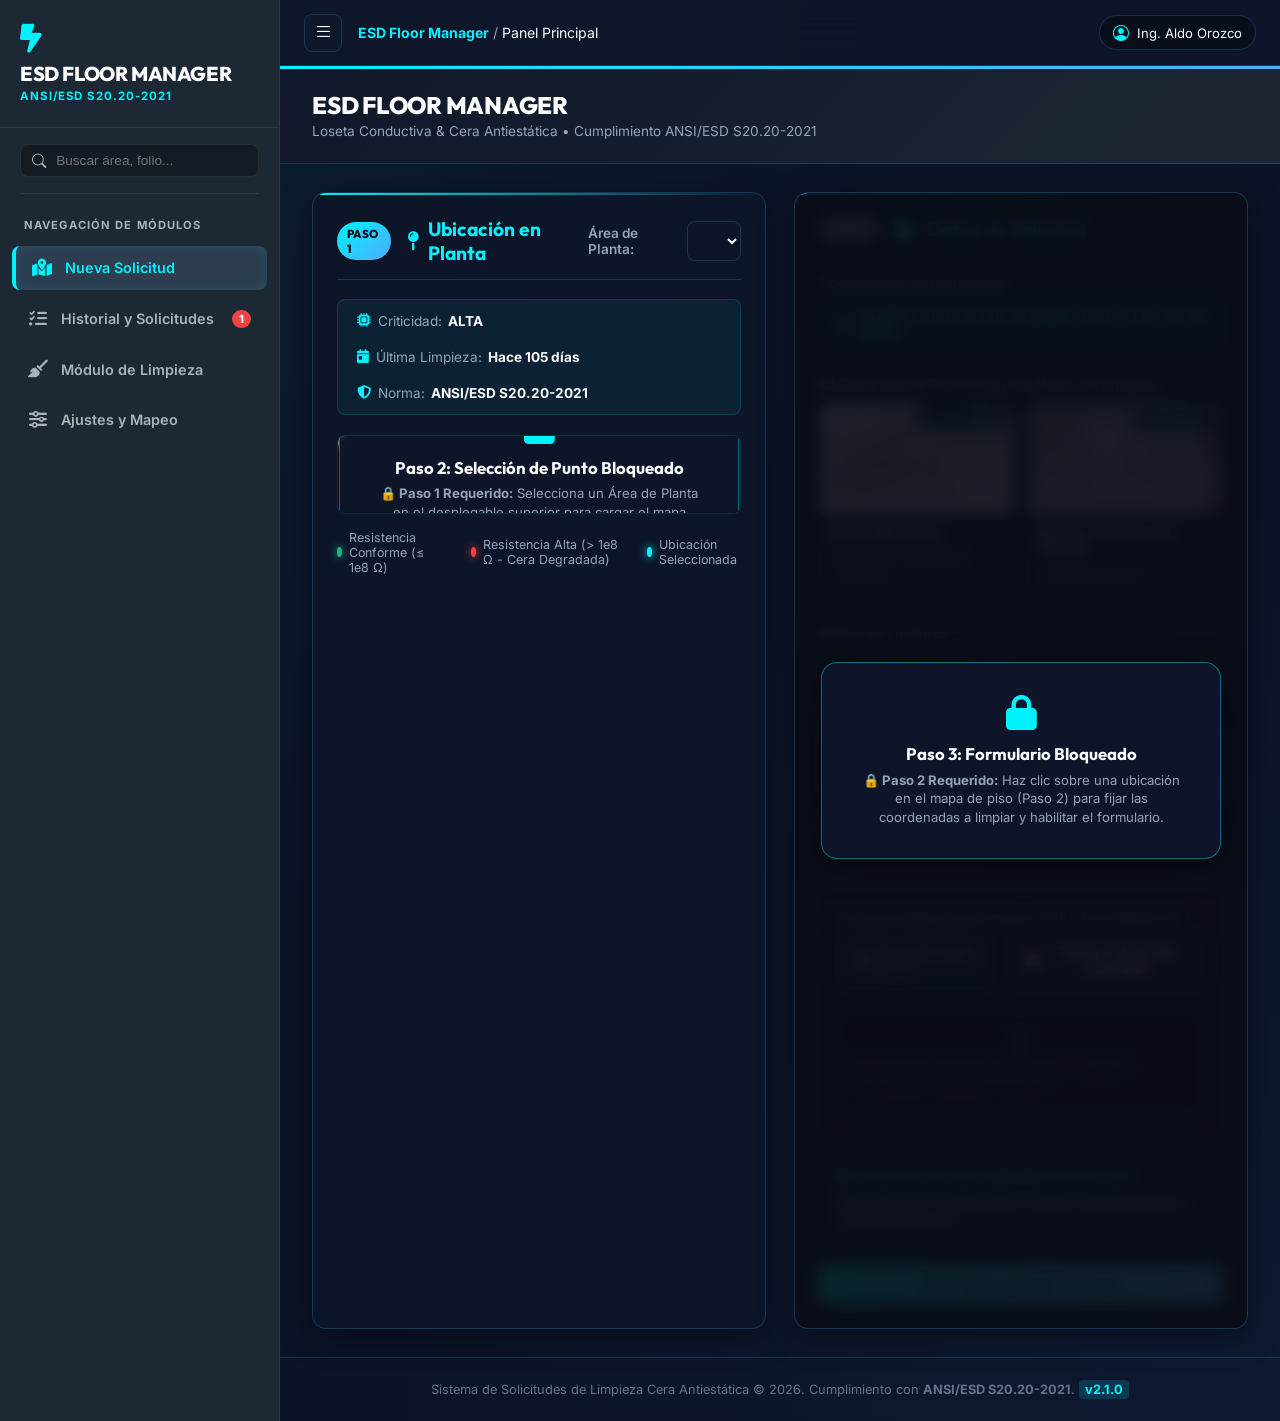
==== commit 27b8a557: "Rediseño de layout SMT Panel manteniendo 100% intactas todas las referencias de botones e IDs (v2.1." ====
--- a/wwwroot/index.html
+++ b/wwwroot/index.html
@@ -9,579 +9,638 @@
     <link rel="preconnect" href="https://fonts.googleapis.com">
     <link rel="preconnect" href="https://fonts.gstatic.com" crossorigin>
     <link href="https://fonts.googleapis.com/css2?family=Inter:wght@300;400;500;600;700;800&family=Outfit:wght@400;600;700;800&display=swap" rel="stylesheet">
-    <!-- FontAwesome icons -->
+    <!-- FontAwesome & Bootstrap Icons -->
     <link rel="stylesheet" href="https://cdnjs.cloudflare.com/ajax/libs/font-awesome/6.5.1/css/all.min.css">
-    <link rel="stylesheet" href="css/styles.css">
+    <link rel="stylesheet" href="https://cdn.jsdelivr.net/npm/bootstrap-icons@1.11.3/font/bootstrap-icons.min.css">
+    <!-- App Design System Styles (SMT Panel Demo Layout) -->
+    <link rel="stylesheet" href="css/styles.css?v=2.1.0">
 </head>
-<body>
-    <!-- Top Navigation Header -->
-    <header class="app-header">
-        <div class="header-brand">
-            <div class="logo-icon">
-                <i class="fa-solid fa-bolt-lightning"></i>
-            </div>
-            <div class="brand-text">
-                <h1>ESD FLOOR MANAGER</h1>
-                <span>ANSI/ESD S20.20-2021 • Loseta Conductiva &amp; Cera Antiestática</span>
-            </div>
-        </div>
-        
-        <nav class="nav-tabs">
-            <button class="nav-btn active" data-tab="solicitud">
-                <i class="fa-solid fa-map-location-dot"></i> Nueva Solicitud
-            </button>
-            <button class="nav-btn" data-tab="historial">
-                <i class="fa-solid fa-list-check"></i> Historial y Solicitudes <span class="badge-count" id="request-badge">1</span>
-            </button>
-            <button class="nav-btn" data-tab="limpieza">
-                <i class="fa-solid fa-broom"></i> Módulo de Limpieza
-            </button>
-            <button class="nav-btn" data-tab="ajustes">
-                <i class="fa-solid fa-sliders"></i> Ajustes y Mapeo
-            </button>
-        </nav>
-
-
-    </header>
-
-    <!-- Main Container -->
-    <main class="app-container">
-
-        <!-- TAB 1: NUEVA SOLICITUD DE LIMPIEZA -->
-        <section id="tab-solicitud" class="tab-content active">
-            <div class="grid-layout">
-                
-                <!-- Left Panel: Interactive Floor Plan -->
-                <div class="panel map-panel glass-card">
-                    <div class="panel-header">
-                        <h2><span class="step-header-badge step-active" id="badge-step1">Paso 1</span><i class="fa-solid fa-map-pin"></i> Ubicación en Planta</h2>
-                        <div class="area-selector-container">
-                            <label for="area-select">Área de Planta:</label>
-                            <select id="area-select" class="custom-select">
-                                <!-- Populated dynamically -->
-                            </select>
+<body class="module-layout">
+    <!-- Main Application Wrapper (SMT Drawer Structure) -->
+    <div class="module-wrapper" id="wrapper">
+        <div id="sidebar-overlay" class="module-sidebar-overlay"></div>
+
+        <!-- SMT DEMO SIDEBAR DRAWER -->
+        <aside class="module-sidebar" id="sidebar-wrapper">
+            <div class="module-sidebar-heading">
+                <a href="#" class="sidebar-brand-link">
+                    <i class="fa-solid fa-bolt-lightning module-sidebar-main-icon"></i>
+                    <div class="module-sidebar-title">ESD FLOOR MANAGER</div>
+                    <div class="module-sidebar-subtitle">ANSI/ESD S20.20-2021</div>
+                </a>
+            </div>
+
+            <!-- Instant Search Box -->
+            <div class="module-search-container">
+                <div class="module-search-wrapper">
+                    <i class="bi bi-search module-search-icon"></i>
+                    <input id="searchInput" type="search" class="module-search-input" placeholder="Buscar área, folio..." autocomplete="off" />
+                </div>
+                <div id="searchResults" class="module-search-results"></div>
+            </div>
+
+            <div class="module-sidebar-divider"></div>
+
+            <!-- Sidebar Navigation Menu -->
+            <div class="module-menu">
+                <div class="module-menu-section-title">Navegación de Módulos</div>
+
+                <button class="nav-btn list-group-item active" data-tab="solicitud">
+                    <i class="fa-solid fa-map-location-dot"></i>
+                    <span>Nueva Solicitud</span>
+                </button>
+
+                <button class="nav-btn list-group-item" data-tab="historial">
+                    <i class="fa-solid fa-list-check"></i>
+                    <span>Historial y Solicitudes</span>
+                    <span class="badge-count" id="request-badge">1</span>
+                </button>
+
+                <button class="nav-btn list-group-item" data-tab="limpieza">
+                    <i class="fa-solid fa-broom"></i>
+                    <span>Módulo de Limpieza</span>
+                </button>
+
+                <button class="nav-btn list-group-item" data-tab="ajustes">
+                    <i class="fa-solid fa-sliders"></i>
+                    <span>Ajustes y Mapeo</span>
+                </button>
+            </div>
+        </aside>
+
+        <!-- PAGE CONTENT WRAPPER -->
+        <div id="page-content-wrapper" class="module-main-content">
+            <!-- Top Header Navbar Bar -->
+            <header class="module-top-navbar">
+                <div class="top-navbar-left">
+                    <button class="btn-toggle-sidebar" id="menu-toggle" type="button">
+                        <i class="bi bi-list"></i>
+                    </button>
+                    <div class="top-navbar-breadcrumb">
+                        <span class="system-tag">ESD Floor Manager</span> / <span class="current-section-tag">Panel Principal</span>
+                    </div>
+                </div>
+                <div class="top-navbar-right">
+                    <div class="user-pill">
+                        <i class="bi bi-person-circle"></i>
+                        <span>Ing. Aldo Orozco</span>
+                    </div>
+                </div>
+            </header>
+
+            <!-- Hero Section Banner -->
+            <div class="hero-smt">
+                <div class="hero-content">
+                    <h1>ESD FLOOR MANAGER</h1>
+                    <p>Loseta Conductiva &amp; Cera Antiestática • Cumplimiento ANSI/ESD S20.20-2021</p>
+                </div>
+            </div>
+
+            <!-- Main Container -->
+            <main class="app-container">
+
+                <!-- TAB 1: NUEVA SOLICITUD DE LIMPIEZA -->
+                <section id="tab-solicitud" class="tab-content active">
+                    <div class="grid-layout">
+                        
+                        <!-- Left Panel: Interactive Floor Plan -->
+                        <div class="panel map-panel glass-card">
+                            <div class="panel-header">
+                                <h2><span class="step-header-badge step-active" id="badge-step1">Paso 1</span><i class="fa-solid fa-map-pin"></i> Ubicación en Planta</h2>
+                                <div class="area-selector-container">
+                                    <label for="area-select">Área de Planta:</label>
+                                    <select id="area-select" class="custom-select">
+                                        <!-- Populated dynamically -->
+                                    </select>
+                                </div>
+                            </div>
+
+                            <div class="area-info-banner" id="area-info-banner">
+                                <div class="info-pill"><i class="fa-solid fa-microchip"></i> Criticidad: <strong id="lbl-criticality">ALTA</strong></div>
+                                <div class="info-pill"><i class="fa-solid fa-calendar-day"></i> Última Limpieza: <strong id="lbl-last-cleaning">Hace 105 días</strong></div>
+                                <div class="info-pill"><i class="fa-solid fa-shield-halved"></i> Norma: <strong>ANSI/ESD S20.20-2021</strong></div>
+                            </div>
+
+                            <div class="map-viewport" id="map-viewport" style="position: relative;">
+                                <!-- Step 2 Lock Overlay -->
+                                <div class="step-lock-overlay" id="step2-lock-overlay">
+                                    <div class="step-lock-card">
+                                        <i class="fa-solid fa-lock"></i>
+                                        <h4>Paso 2: Selección de Punto Bloqueado</h4>
+                                        <p><strong>🔒 Paso 1 Requerido:</strong> Selecciona un Área de Planta en el desplegable superior para cargar el mapa interactivo.</p>
+                                    </div>
+                                </div>
+
+                                <div class="map-wrapper" id="map-wrapper">
+                                    <img id="floor-map-img" src="" alt="Plano de Piso" />
+                                    <!-- Pins for measurement points and target reticle -->
+                                    <div id="map-overlay"></div>
+                                </div>
+                                <div class="map-instructions">
+                                    <i class="fa-solid fa-crosshairs"></i> <strong>Paso 2:</strong> Haz clic en cualquier punto del mapa para fijar la ubicación exacta de la limpieza.
+                                </div>
+                            </div>
+
+                            <div class="map-legend">
+                                <span class="legend-item"><span class="dot green"></span> Resistencia Conforme (&le; 1e8 &Omega;)</span>
+                                <span class="legend-item"><span class="dot red"></span> Resistencia Alta (&gt; 1e8 &Omega; - Cera Degradada)</span>
+                                <span class="legend-item"><span class="dot reticle"></span> Ubicación Seleccionada</span>
+                            </div>
                         </div>
-                    </div>
-
-                    <div class="area-info-banner" id="area-info-banner">
-                        <div class="info-pill"><i class="fa-solid fa-microchip"></i> Criticidad: <strong id="lbl-criticality">ALTA</strong></div>
-                        <div class="info-pill"><i class="fa-solid fa-calendar-day"></i> Última Limpieza: <strong id="lbl-last-cleaning">Hace 105 días</strong></div>
-                        <div class="info-pill"><i class="fa-solid fa-shield-halved"></i> Norma: <strong>ANSI/ESD S20.20-2021</strong></div>
-                    </div>
-
-                    <div class="map-viewport" id="map-viewport" style="position: relative;">
-                        <!-- Step 2 Lock Overlay -->
-                        <div class="step-lock-overlay" id="step2-lock-overlay">
-                            <div class="step-lock-card">
-                                <i class="fa-solid fa-lock"></i>
-                                <h4>Paso 2: Selección de Punto Bloqueado</h4>
-                                <p><strong>🔒 Paso 1 Requerido:</strong> Selecciona un Área de Planta en el desplegable superior para cargar el mapa interactivo.</p>
-                            </div>
-                        </div>
-
-                        <div class="map-wrapper" id="map-wrapper">
-                            <img id="floor-map-img" src="" alt="Plano de Piso" />
-                            <!-- Pins for measurement points and target reticle -->
-                            <div id="map-overlay"></div>
-                        </div>
-                        <div class="map-instructions">
-                            <i class="fa-solid fa-crosshairs"></i> <strong>Paso 2:</strong> Haz clic en cualquier punto del mapa para fijar la ubicación exacta de la limpieza.
-                        </div>
-                    </div>
-
-                    <div class="map-legend">
-                        <span class="legend-item"><span class="dot green"></span> Resistencia Conforme (&le; 1e8 &Omega;)</span>
-                        <span class="legend-item"><span class="dot red"></span> Resistencia Alta (&gt; 1e8 &Omega; - Cera Degradada)</span>
-                        <span class="legend-item"><span class="dot reticle"></span> Ubicación Seleccionada</span>
-                    </div>
-                </div>
-
-                <!-- Right Panel: Request Details & Evidence -->
-                <div class="panel form-panel glass-card" style="position: relative;">
-                    <!-- Step 3 Lock Overlay -->
-                    <div class="step-lock-overlay" id="step3-lock-overlay">
-                        <div class="step-lock-card">
-                            <i class="fa-solid fa-lock"></i>
-                            <h4>Paso 3: Formulario Bloqueado</h4>
-                            <p><strong>🔒 Paso 2 Requerido:</strong> Haz clic sobre una ubicación en el mapa de piso (Paso 2) para fijar las coordenadas a limpiar y habilitar el formulario.</p>
-                        </div>
-                    </div>
-
-                    <div class="panel-header">
-                        <h2><span class="step-header-badge step-locked" id="badge-step3">Paso 3</span><i class="fa-solid fa-file-pen"></i> Datos de Solicitud</h2>
-                    </div>
-
-                    <form id="form-cleaning-request" class="request-form">
-                        
-                        <!-- Selected Coordinates Badge -->
-                        <div class="form-group">
-                            <label>Coordenadas Seleccionadas:</label>
-                            <div class="coord-display" id="coord-display">
-                                <i class="fa-solid fa-location-crosshairs"></i> <span id="coord-text">Ninguna ubicación elegida (Haz clic en el mapa)</span>
-                            </div>
-                        </div>
-
-                        <!-- Visual Floor Condition Reference Guide Cards -->
-                        <div class="floor-guide-container">
-                            <div class="floor-guide-title">
-                                <i class="fa-solid fa-images"></i> Guía Visual de Referencia para Motivo de Limpieza:
-                            </div>
-                            <div class="floor-guide-grid">
-                                <div class="floor-guide-card" id="card-guide-stained" data-reason="Piso manchado">
-                                    <div class="guide-img-wrapper">
-                                        <img src="uploads/piso_manchado.png" alt="Piso Manchado" onerror="if(!this.dataset.retry){this.dataset.retry=true;this.src='/uploads/piso_manchado.png';}" />
-                                        <span class="guide-badge">Piso Manchado</span>
-                                    </div>
-                                    <div class="guide-card-label">
-                                        <strong><i class="fa-solid fa-droplet"></i> Piso Manchado</strong>
-                                        <p>Marcas oscuras, suciedad acumulada o manchas de grasa/polvo.</p>
-                                    </div>
-                                </div>
-
-                                <div class="floor-guide-card" id="card-guide-scratched" data-reason="Piso con rayones">
-                                    <div class="guide-img-wrapper">
-                                        <img src="uploads/piso_rayado.png" alt="Piso con Rayones" onerror="if(!this.dataset.retry){this.dataset.retry=true;this.src='/uploads/piso_rayado.png';}" />
-                                        <span class="guide-badge">Piso Dañado</span>
-                                    </div>
-                                    <div class="guide-card-label">
-                                        <strong><i class="fa-solid fa-ruler-combined"></i> Piso con Rayones / Dañado</strong>
-                                        <p>Fricción, desgaste por tráfico o rayones de arrastre.</p>
-                                    </div>
-                                </div>
-                            </div>
-                        </div>
-
-                        <!-- Reason Dropdown & Description -->
-                        <div class="form-group">
-                            <label for="req-reason">Motivo de Limpieza: <span class="req">*</span></label>
-                            <select id="req-reason" class="custom-select" required>
-                                <option value="">-- Seleccionar Motivo --</option>
-                                <option value="Piso manchado">Piso manchado</option>
-                                <option value="Piso con rayones">Piso con rayones</option>
-                                <option value="Resistencia eléctrica alta (superior a 1.0e8 ohms)">Resistencia eléctrica alta (superior a 1.0e8 ohms)</option>
-                                <option value="Otro motivo específico">Otro motivo específico</option>
-                            </select>
-                        </div>
-
-                        <div class="form-group">
-                            <label for="req-notes">Detalles y Observaciones:</label>
-                            <textarea id="req-notes" rows="3" class="custom-textarea" placeholder="Describa condiciones particulares del piso, grietas en cera o resultados de prueba de resistencia..."></textarea>
-                        </div>
-
-                        <div class="form-group">
-                            <label for="req-user">Nombre del Solicitante: <span class="req">*</span></label>
-                            <input type="text" id="req-user" class="custom-input" placeholder="Nombre del solicitante" required />
-                        </div>
-
-                        <!-- Evidence Upload Section -->
-                        <div class="form-group evidence-section">
-                            <label>Evidencia Obligatoria (Imagen, PDF o Foto WebCam): <span class="req">*</span></label>
-                            
-                            <div class="evidence-options">
-                                <label class="btn-file-upload">
-                                    <i class="fa-solid fa-cloud-arrow-up"></i> Cargar Imagen / PDF
-                                    <input type="file" id="evidence-file-input" accept="image/*,application/pdf" style="display:none;" />
-                                </label>
-
-                                <button type="button" id="btn-open-camera" class="btn-secondary">
-                                    <i class="fa-solid fa-camera"></i> Tomar Fotografía (Cámara)
+
+                        <!-- Right Panel: Request Details & Evidence -->
+                        <div class="panel form-panel glass-card" style="position: relative;">
+                            <!-- Step 3 Lock Overlay -->
+                            <div class="step-lock-overlay" id="step3-lock-overlay">
+                                <div class="step-lock-card">
+                                    <i class="fa-solid fa-lock"></i>
+                                    <h4>Paso 3: Formulario Bloqueado</h4>
+                                    <p><strong>🔒 Paso 2 Requerido:</strong> Haz clic sobre una ubicación en el mapa de piso (Paso 2) para fijar las coordenadas a limpiar y habilitar el formulario.</p>
+                                </div>
+                            </div>
+
+                            <div class="panel-header">
+                                <h2><span class="step-header-badge step-locked" id="badge-step3">Paso 3</span><i class="fa-solid fa-file-pen"></i> Datos de Solicitud</h2>
+                            </div>
+
+                            <form id="form-cleaning-request" class="request-form">
+                                
+                                <!-- Selected Coordinates Badge -->
+                                <div class="form-group">
+                                    <label>Coordenadas Seleccionadas:</label>
+                                    <div class="coord-display" id="coord-display">
+                                        <i class="fa-solid fa-location-crosshairs"></i> <span id="coord-text">Ninguna ubicación elegida (Haz clic en el mapa)</span>
+                                    </div>
+                                </div>
+
+                                <!-- Visual Floor Condition Reference Guide Cards -->
+                                <div class="floor-guide-container">
+                                    <div class="floor-guide-title">
+                                        <i class="fa-solid fa-images"></i> Guía Visual de Referencia para Motivo de Limpieza:
+                                    </div>
+                                    <div class="floor-guide-grid">
+                                        <div class="floor-guide-card" id="card-guide-stained" data-reason="Piso manchado">
+                                            <div class="guide-img-wrapper">
+                                                <img src="uploads/piso_manchado.png" alt="Piso Manchado" onerror="if(!this.dataset.retry){this.dataset.retry=true;this.src='/uploads/piso_manchado.png';}" />
+                                                <span class="guide-badge">Piso Manchado</span>
+                                            </div>
+                                            <div class="guide-card-label">
+                                                <strong><i class="fa-solid fa-droplet"></i> Piso Manchado</strong>
+                                                <p>Marcas oscuras, suciedad acumulada o manchas de grasa/polvo.</p>
+                                            </div>
+                                        </div>
+
+                                        <div class="floor-guide-card" id="card-guide-scratched" data-reason="Piso con rayones">
+                                            <div class="guide-img-wrapper">
+                                                <img src="uploads/piso_rayado.png" alt="Piso con Rayones" onerror="if(!this.dataset.retry){this.dataset.retry=true;this.src='/uploads/piso_rayado.png';}" />
+                                                <span class="guide-badge">Piso Dañado</span>
+                                            </div>
+                                            <div class="guide-card-label">
+                                                <strong><i class="fa-solid fa-ruler-combined"></i> Piso con Rayones / Dañado</strong>
+                                                <p>Fricción, desgaste por tráfico o rayones de arrastre.</p>
+                                            </div>
+                                        </div>
+                                    </div>
+                                </div>
+
+                                <!-- Reason Dropdown & Description -->
+                                <div class="form-group">
+                                    <label for="req-reason">Motivo de Limpieza: <span class="req">*</span></label>
+                                    <select id="req-reason" class="custom-select" required>
+                                        <option value="">-- Seleccionar Motivo --</option>
+                                        <option value="Piso manchado">Piso manchado</option>
+                                        <option value="Piso con rayones">Piso con rayones</option>
+                                        <option value="Resistencia eléctrica alta (superior a 1.0e8 ohms)">Resistencia eléctrica alta (superior a 1.0e8 ohms)</option>
+                                        <option value="Otro motivo específico">Otro motivo específico</option>
+                                    </select>
+                                </div>
+
+                                <div class="form-group">
+                                    <label for="req-notes">Detalles y Observaciones:</label>
+                                    <textarea id="req-notes" rows="3" class="custom-textarea" placeholder="Describa condiciones particulares del piso, grietas en cera o resultados de prueba de resistencia..."></textarea>
+                                </div>
+
+                                <div class="form-group">
+                                    <label for="req-user">Nombre del Solicitante: <span class="req">*</span></label>
+                                    <input type="text" id="req-user" class="custom-input" placeholder="Nombre del solicitante" required />
+                                </div>
+
+                                <!-- Evidence Upload Section -->
+                                <div class="form-group evidence-section">
+                                    <label>Evidencia Obligatoria (Imagen, PDF o Foto WebCam): <span class="req">*</span></label>
+                                    
+                                    <div class="evidence-options">
+                                        <label class="btn-file-upload">
+                                            <i class="fa-solid fa-cloud-arrow-up"></i> Cargar Imagen / PDF
+                                            <input type="file" id="evidence-file-input" accept="image/*,application/pdf" style="display:none;" />
+                                        </label>
+
+                                        <button type="button" id="btn-open-camera" class="btn-secondary">
+                                            <i class="fa-solid fa-camera"></i> Tomar Fotografía (Cámara)
+                                        </button>
+                                    </div>
+
+                                    <!-- Preview Box -->
+                                    <div id="evidence-preview-container" class="evidence-preview-box empty">
+                                        <div class="empty-state">
+                                            <i class="fa-solid fa-file-image"></i>
+                                            <span>Sin evidencia cargada. Debe subir un archivo PDF/imagen o capturar una foto.</span>
+                                        </div>
+                                    </div>
+                                </div>
+
+                                <!-- Live Priority Preview Box -->
+                                <div id="priority-preview-box" class="priority-preview-box">
+                                    <div class="preview-title"><i class="fa-solid fa-calculator"></i> Evaluación Prevista ANSI/ESD S20.20-2021</div>
+                                    <div id="priority-preview-content">Haz clic en el mapa para evaluar periodicidad y resistencia ESD...</div>
+                                </div>
+
+                                <!-- Submit Button -->
+                                <button type="submit" id="btn-submit-request" class="btn-primary btn-submit">
+                                    <i class="fa-solid fa-paper-plane"></i> Evaluar y Enviar Solicitud
                                 </button>
-                            </div>
-
-                            <!-- Preview Box -->
-                            <div id="evidence-preview-container" class="evidence-preview-box empty">
-                                <div class="empty-state">
-                                    <i class="fa-solid fa-file-image"></i>
-                                    <span>Sin evidencia cargada. Debe subir un archivo PDF/imagen o capturar una foto.</span>
-                                </div>
-                            </div>
-                        </div>
-
-                        <!-- Live Priority Preview Box -->
-                        <div id="priority-preview-box" class="priority-preview-box">
-                            <div class="preview-title"><i class="fa-solid fa-calculator"></i> Evaluación Prevista ANSI/ESD S20.20-2021</div>
-                            <div id="priority-preview-content">Haz clic en el mapa para evaluar periodicidad y resistencia ESD...</div>
-                        </div>
-
-                        <!-- Submit Button -->
-                        <button type="submit" id="btn-submit-request" class="btn-primary btn-submit">
-                            <i class="fa-solid fa-paper-plane"></i> Evaluar y Enviar Solicitud
-                        </button>
-                    </form>
-                </div>
-
-            </div>
-        </section>
-
-        <!-- TAB 2: HISTORIAL Y LISTA DE SOLICITUDES -->
-        <section id="tab-historial" class="tab-content">
-            <div class="panel glass-card">
-                <div class="panel-header" style="flex-wrap: wrap; gap: 1rem;">
-                    <div style="display: flex; align-items: center; gap: 1.5rem;">
-                        <h2><i class="fa-solid fa-clock-rotate-left"></i> Historial y Solicitudes</h2>
-                        <div style="display: flex; gap: 0.4rem; background: rgba(0,0,0,0.3); padding: 4px; border-radius: 8px; border: 1px solid var(--border-color);">
-                            <button id="btn-subtab-requests" class="btn-primary btn-sm active" type="button">
-                                <i class="fa-solid fa-list-check"></i> Solicitudes de Limpieza
-                            </button>
-                            <button id="btn-subtab-history" class="btn-secondary btn-sm" type="button">
-                                <i class="fa-solid fa-broom"></i> Historial de Limpiezas Realizadas
-                            </button>
-                        </div>
-                    </div>
-                    <div class="table-actions">
-                        <button id="btn-refresh-requests" class="btn-secondary"><i class="fa-solid fa-rotate"></i> Actualizar</button>
-                    </div>
-                </div>
-
-                <!-- Subtab 1: Solicitudes Table -->
-                <div id="subtab-requests-view">
-                    <!-- Filters Bar for Requests -->
-                    <div class="filters-bar" style="display: flex; gap: 0.8rem; flex-wrap: wrap; margin: 1rem 0; background: rgba(0,0,0,0.3); padding: 0.8rem 1rem; border-radius: 10px; border: 1px solid var(--border-color); align-items: center;">
-                        <div class="filter-group" style="display: flex; align-items: center; gap: 0.4rem;">
-                            <label style="font-size: 0.82rem; color: var(--text-muted);"><i class="fa-solid fa-filter"></i> Estado:</label>
-                            <select id="filter-req-status" class="custom-select" style="padding: 0.3rem 0.6rem; font-size: 0.82rem;">
-                                <option value="TODOS">-- Todos los Estados --</option>
-                                <option value="AUTORIZADA">Autorizadas / Pendientes</option>
-                                <option value="EN_PROCESO">En Proceso</option>
-                                <option value="LIMPIEZA_COMPLETADA">Completadas / Realizadas</option>
-                                <option value="CANCELADA">Canceladas</option>
-                                <option value="DENEGADA">Denegadas</option>
-                            </select>
-                        </div>
-
-                        <div class="filter-group" style="display: flex; align-items: center; gap: 0.4rem;">
-                            <label style="font-size: 0.82rem; color: var(--text-muted);"><i class="fa-solid fa-layer-group"></i> Área:</label>
-                            <select id="filter-req-area" class="custom-select" style="padding: 0.3rem 0.6rem; font-size: 0.82rem;">
-                                <option value="TODOS">-- Todas las Áreas --</option>
-                            </select>
-                        </div>
-
-                        <div class="filter-group" style="display: flex; align-items: center; gap: 0.4rem;">
-                            <label style="font-size: 0.82rem; color: var(--text-muted);"><i class="fa-solid fa-calendar"></i> Desde:</label>
-                            <input type="date" id="filter-req-date-from" class="custom-input" style="padding: 0.3rem 0.6rem; font-size: 0.82rem; width: auto;" />
-                        </div>
-
-                        <div class="filter-group" style="display: flex; align-items: center; gap: 0.4rem;">
-                            <label style="font-size: 0.82rem; color: var(--text-muted);"><i class="fa-solid fa-calendar"></i> Hasta:</label>
-                            <input type="date" id="filter-req-date-to" class="custom-input" style="padding: 0.3rem 0.6rem; font-size: 0.82rem; width: auto;" />
-                        </div>
-
-                        <button id="btn-clear-req-filters" class="btn-secondary btn-sm" type="button" style="font-size: 0.78rem; padding: 0.35rem 0.7rem;">
-                            <i class="fa-solid fa-xmark"></i> Limpiar Filtros
-                        </button>
-                    </div>
-
-                    <div class="table-responsive">
-                        <table class="custom-table" id="requests-table">
-                            <thead>
-                                <tr>
-                                    <th>ID Solicitud</th>
-                                    <th>Fecha</th>
-                                    <th>Área</th>
-                                    <th>Motivo</th>
-                                    <th>Días s/Limpieza</th>
-                                    <th>Resistencia ESD</th>
-                                    <th>Prioridad</th>
-                                    <th>Estado</th>
-                                    <th>Evidencia</th>
-                                    <th>Acciones</th>
-                                </tr>
-                            </thead>
-                            <tbody id="requests-tbody">
-                                <!-- Populated via JS -->
-                            </tbody>
-                        </table>
-                    </div>
-                </div>
-
-                <!-- Subtab 2: Historial de Limpiezas Realizadas Table -->
-                <div id="subtab-history-view" class="hidden">
-                    <!-- Filters Bar for History -->
-                    <div class="filters-bar" style="display: flex; gap: 0.8rem; flex-wrap: wrap; margin: 1rem 0; background: rgba(0,0,0,0.3); padding: 0.8rem 1rem; border-radius: 10px; border: 1px solid var(--border-color); align-items: center;">
-                        <div class="filter-group" style="display: flex; align-items: center; gap: 0.4rem;">
-                            <label style="font-size: 0.82rem; color: var(--text-muted);"><i class="fa-solid fa-layer-group"></i> Área:</label>
-                            <select id="filter-hist-area" class="custom-select" style="padding: 0.3rem 0.6rem; font-size: 0.82rem;">
-                                <option value="TODOS">-- Todas las Áreas --</option>
-                            </select>
-                        </div>
-
-                        <div class="filter-group" style="display: flex; align-items: center; gap: 0.4rem;">
-                            <label style="font-size: 0.82rem; color: var(--text-muted);"><i class="fa-solid fa-calendar"></i> Fecha Realización Desde:</label>
-                            <input type="date" id="filter-hist-date-from" class="custom-input" style="padding: 0.3rem 0.6rem; font-size: 0.82rem; width: auto;" />
-                        </div>
-
-                        <div class="filter-group" style="display: flex; align-items: center; gap: 0.4rem;">
-                            <label style="font-size: 0.82rem; color: var(--text-muted);"><i class="fa-solid fa-calendar"></i> Hasta:</label>
-                            <input type="date" id="filter-hist-date-to" class="custom-input" style="padding: 0.3rem 0.6rem; font-size: 0.82rem; width: auto;" />
-                        </div>
-
-                        <button id="btn-clear-hist-filters" class="btn-secondary btn-sm" type="button" style="font-size: 0.78rem; padding: 0.35rem 0.7rem;">
-                            <i class="fa-solid fa-xmark"></i> Limpiar Filtros
-                        </button>
-                    </div>
-
-                    <div class="table-responsive">
-                        <table class="custom-table" id="history-table">
-                            <thead>
-                                <tr>
-                                    <th>ID / Folio</th>
-                                    <th>Área / Cuarto</th>
-                                    <th>Razón / Origen</th>
-                                    <th>Fecha Realización</th>
-                                    <th>Próxima Limpieza</th>
-                                    <th>Sección del Mapa Limpiada</th>
-                                    <th>Realizado Por</th>
-                                    <th>Observaciones</th>
-                                    <th>Acciones</th>
-                                </tr>
-                            </thead>
-                            <tbody id="history-tbody">
-                                <!-- Populated via JS -->
-                            </tbody>
-                        </table>
-                    </div>
-                </div>
-            </div>
-        </section>
-
-        <!-- TAB 3: AJUSTES Y MAPEO (CONFIGURACIÓN) -->
-        <section id="tab-ajustes" class="tab-content">
-            <div class="grid-layout">
-                
-                <!-- Map & Coordinates Editor -->
-                <div class="panel glass-card full-width">
-                    <div class="panel-header">
-                        <h2><i class="fa-solid fa-gears"></i> Configuración de Mapas por Área y Puntos de Mapeo ESD</h2>
-                    </div>
-
-                    <div class="settings-grid">
-                        
-                        <!-- Area Map Uploader -->
-                        <div class="settings-card">
-                            <h3><i class="fa-solid fa-image"></i> 1. Cargar Mapa de Piso (1 Imagen por Área)</h3>
-                            <form id="form-upload-map" class="settings-form">
-                                <div class="form-group">
-                                    <label>Código de Área (ID):</label>
-                                    <input type="text" id="cfg-area-id" class="custom-input" placeholder="ej. SMT-01, CLEAN-02" required />
-                                </div>
-                                <div class="form-group">
-                                    <label>Nombre del Área:</label>
-                                    <input type="text" id="cfg-area-name" class="custom-input" placeholder="ej. Línea 2 SMT Cuarto Limpio" required />
-                                </div>
-                                <div class="form-group">
-                                    <label>Criticidad ESD:</label>
-                                    <select id="cfg-area-criticality" class="custom-select">
-                                        <option value="ALTA">ALTA (Componentes Clase 0 / 1A)</option>
-                                        <option value="MEDIA">MEDIA (Ensamble General)</option>
-                                        <option value="BAJA">BAJA (Almacén / Empaque)</option>
-                                    </select>
-                                </div>
-                                <div class="form-group">
-                                    <label>Seleccionar Imagen del Plano:</label>
-                                    <input type="file" id="cfg-map-file" accept="image/*" class="custom-input" required />
-                                </div>
-                                <button type="submit" class="btn-primary"><i class="fa-solid fa-upload"></i> Subir Plano de Área</button>
                             </form>
                         </div>
 
-                        <!-- Supabase Connection Config -->
-                        <div class="settings-card">
-                            <h3><i class="fa-solid fa-database"></i> 2. Configuración de Base de Datos Supabase</h3>
-                            <form id="form-supabase-config" class="settings-form">
-                                <div class="form-group">
-                                    <label>Supabase URL API:</label>
-                                    <input type="text" id="cfg-sp-url" class="custom-input" placeholder="https://your-project.supabase.co" />
-                                </div>
-                                <div class="form-group">
-                                    <label>Supabase Anon Key:</label>
-                                    <input type="password" id="cfg-sp-key" class="custom-input" placeholder="eyJhbGciOi..." />
-                                </div>
-                                <div class="form-group">
-                                    <label>Tabla de Mediciones:</label>
-                                    <input type="text" id="cfg-sp-table" class="custom-input" value="esd_measurements" />
-                                </div>
-                                <div class="form-group">
-                                    <label>Intervalo Mínimo de Limpieza (Días):</label>
-                                    <input type="number" id="cfg-min-days" class="custom-input" value="90" min="30" max="365" />
-                                    <small class="form-help">Regla norma: No menor a 3 meses (90 días).</small>
-                                </div>
-                                <button type="submit" class="btn-secondary"><i class="fa-solid fa-floppy-disk"></i> Guardar Ajustes Supabase</button>
-                                <button type="button" id="btn-debug-supabase" class="btn-secondary" style="margin-top: 0.6rem; border-color: #00f2fe; color: #00f2fe;"><i class="fa-solid fa-bug"></i> Diagnosticar Conexión (validacion_piso)</button>
+                    </div>
+                </section>
+
+                <!-- TAB 2: HISTORIAL Y LISTA DE SOLICITUDES -->
+                <section id="tab-historial" class="tab-content">
+                    <div class="panel glass-card">
+                        <div class="panel-header" style="flex-wrap: wrap; gap: 1rem;">
+                            <div style="display: flex; align-items: center; gap: 1.5rem;">
+                                <h2><i class="fa-solid fa-clock-rotate-left"></i> Historial y Solicitudes</h2>
+                                <div style="display: flex; gap: 0.4rem; background: rgba(0,0,0,0.3); padding: 4px; border-radius: 8px; border: 1px solid var(--border-color);">
+                                    <button id="btn-subtab-requests" class="btn-primary btn-sm active" type="button">
+                                        <i class="fa-solid fa-list-check"></i> Solicitudes de Limpieza
+                                    </button>
+                                    <button id="btn-subtab-history" class="btn-secondary btn-sm" type="button">
+                                        <i class="fa-solid fa-broom"></i> Historial de Limpiezas Realizadas
+                                    </button>
+                                </div>
+                            </div>
+                            <div class="table-actions">
+                                <button id="btn-refresh-requests" class="btn-secondary"><i class="fa-solid fa-rotate"></i> Actualizar</button>
+                            </div>
+                        </div>
+
+                        <!-- Subtab 1: Solicitudes Table -->
+                        <div id="subtab-requests-view">
+                            <!-- Filters Bar for Requests -->
+                            <div class="filters-bar" style="display: flex; gap: 0.8rem; flex-wrap: wrap; margin: 1rem 0; background: rgba(0,0,0,0.3); padding: 0.8rem 1rem; border-radius: 10px; border: 1px solid var(--border-color); align-items: center;">
+                                <div class="filter-group" style="display: flex; align-items: center; gap: 0.4rem;">
+                                    <label style="font-size: 0.82rem; color: var(--text-muted);"><i class="fa-solid fa-filter"></i> Estado:</label>
+                                    <select id="filter-req-status" class="custom-select" style="padding: 0.3rem 0.6rem; font-size: 0.82rem;">
+                                        <option value="TODOS">-- Todos los Estados --</option>
+                                        <option value="AUTORIZADA">Autorizadas / Pendientes</option>
+                                        <option value="EN_PROCESO">En Proceso</option>
+                                        <option value="LIMPIEZA_COMPLETADA">Completadas / Realizadas</option>
+                                        <option value="CANCELADA">Canceladas</option>
+                                        <option value="DENEGADA">Denegadas</option>
+                                    </select>
+                                </div>
+
+                                <div class="filter-group" style="display: flex; align-items: center; gap: 0.4rem;">
+                                    <label style="font-size: 0.82rem; color: var(--text-muted);"><i class="fa-solid fa-layer-group"></i> Área:</label>
+                                    <select id="filter-req-area" class="custom-select" style="padding: 0.3rem 0.6rem; font-size: 0.82rem;">
+                                        <option value="TODOS">-- Todas las Áreas --</option>
+                                    </select>
+                                </div>
+
+                                <div class="filter-group" style="display: flex; align-items: center; gap: 0.4rem;">
+                                    <label style="font-size: 0.82rem; color: var(--text-muted);"><i class="fa-solid fa-calendar"></i> Desde:</label>
+                                    <input type="date" id="filter-req-date-from" class="custom-input" style="padding: 0.3rem 0.6rem; font-size: 0.82rem; width: auto;" />
+                                </div>
+
+                                <div class="filter-group" style="display: flex; align-items: center; gap: 0.4rem;">
+                                    <label style="font-size: 0.82rem; color: var(--text-muted);"><i class="fa-solid fa-calendar"></i> Hasta:</label>
+                                    <input type="date" id="filter-req-date-to" class="custom-input" style="padding: 0.3rem 0.6rem; font-size: 0.82rem; width: auto;" />
+                                </div>
+
+                                <button id="btn-clear-req-filters" class="btn-secondary btn-sm" type="button" style="font-size: 0.78rem; padding: 0.35rem 0.7rem;">
+                                    <i class="fa-solid fa-xmark"></i> Limpiar Filtros
+                                </button>
+                            </div>
+
+                            <div class="table-responsive">
+                                <table class="custom-table" id="requests-table">
+                                    <thead>
+                                        <tr>
+                                            <th>ID Solicitud</th>
+                                            <th>Fecha</th>
+                                            <th>Área</th>
+                                            <th>Motivo</th>
+                                            <th>Días s/Limpieza</th>
+                                            <th>Resistencia ESD</th>
+                                            <th>Prioridad</th>
+                                            <th>Estado</th>
+                                            <th>Evidencia</th>
+                                            <th>Acciones</th>
+                                        </tr>
+                                    </thead>
+                                    <tbody id="requests-tbody">
+                                        <!-- Populated via JS -->
+                                    </tbody>
+                                </table>
+                            </div>
+                        </div>
+
+                        <!-- Subtab 2: Historial de Limpiezas Realizadas Table -->
+                        <div id="subtab-history-view" class="hidden">
+                            <!-- Filters Bar for History -->
+                            <div class="filters-bar" style="display: flex; gap: 0.8rem; flex-wrap: wrap; margin: 1rem 0; background: rgba(0,0,0,0.3); padding: 0.8rem 1rem; border-radius: 10px; border: 1px solid var(--border-color); align-items: center;">
+                                <div class="filter-group" style="display: flex; align-items: center; gap: 0.4rem;">
+                                    <label style="font-size: 0.82rem; color: var(--text-muted);"><i class="fa-solid fa-layer-group"></i> Área:</label>
+                                    <select id="filter-hist-area" class="custom-select" style="padding: 0.3rem 0.6rem; font-size: 0.82rem;">
+                                        <option value="TODOS">-- Todas las Áreas --</option>
+                                    </select>
+                                </div>
+
+                                <div class="filter-group" style="display: flex; align-items: center; gap: 0.4rem;">
+                                    <label style="font-size: 0.82rem; color: var(--text-muted);"><i class="fa-solid fa-calendar"></i> Fecha Realización Desde:</label>
+                                    <input type="date" id="filter-hist-date-from" class="custom-input" style="padding: 0.3rem 0.6rem; font-size: 0.82rem; width: auto;" />
+                                </div>
+
+                                <div class="filter-group" style="display: flex; align-items: center; gap: 0.4rem;">
+                                    <label style="font-size: 0.82rem; color: var(--text-muted);"><i class="fa-solid fa-calendar"></i> Hasta:</label>
+                                    <input type="date" id="filter-hist-date-to" class="custom-input" style="padding: 0.3rem 0.6rem; font-size: 0.82rem; width: auto;" />
+                                </div>
+
+                                <button id="btn-clear-hist-filters" class="btn-secondary btn-sm" type="button" style="font-size: 0.78rem; padding: 0.35rem 0.7rem;">
+                                    <i class="fa-solid fa-xmark"></i> Limpiar Filtros
+                                </button>
+                            </div>
+
+                            <div class="table-responsive">
+                                <table class="custom-table" id="history-table">
+                                    <thead>
+                                        <tr>
+                                            <th>ID / Folio</th>
+                                            <th>Área / Cuarto</th>
+                                            <th>Razón / Origen</th>
+                                            <th>Fecha Realización</th>
+                                            <th>Próxima Limpieza</th>
+                                            <th>Sección del Mapa Limpiada</th>
+                                            <th>Realizado Por</th>
+                                            <th>Observaciones</th>
+                                            <th>Acciones</th>
+                                        </tr>
+                                    </thead>
+                                    <tbody id="history-tbody">
+                                        <!-- Populated via JS -->
+                                    </tbody>
+                                </table>
+                            </div>
+                        </div>
+                    </div>
+                </section>
+
+                <!-- TAB 3: AJUSTES Y MAPEO (CONFIGURACIÓN) -->
+                <section id="tab-ajustes" class="tab-content">
+                    <div class="grid-layout">
+                        
+                        <!-- Map & Coordinates Editor -->
+                        <div class="panel glass-card full-width">
+                            <div class="panel-header">
+                                <h2><i class="fa-solid fa-gears"></i> Configuración de Mapas por Área y Puntos de Mapeo ESD</h2>
+                            </div>
+
+                            <div class="settings-grid">
+                                
+                                <!-- Area Map Uploader -->
+                                <div class="settings-card">
+                                    <h3><i class="fa-solid fa-image"></i> 1. Cargar Mapa de Piso (1 Imagen por Área)</h3>
+                                    <form id="form-upload-map" class="settings-form">
+                                        <div class="form-group">
+                                            <label>Código de Área (ID):</label>
+                                            <input type="text" id="cfg-area-id" class="custom-input" placeholder="ej. SMT-01, CLEAN-02" required />
+                                        </div>
+                                        <div class="form-group">
+                                            <label>Nombre del Área:</label>
+                                            <input type="text" id="cfg-area-name" class="custom-input" placeholder="ej. Línea 2 SMT Cuarto Limpio" required />
+                                        </div>
+                                        <div class="form-group">
+                                            <label>Criticidad ESD:</label>
+                                            <select id="cfg-area-criticality" class="custom-select">
+                                                <option value="ALTA">ALTA (Componentes Clase 0 / 1A)</option>
+                                                <option value="MEDIA">MEDIA (Ensamble General)</option>
+                                                <option value="BAJA">BAJA (Almacén / Empaque)</option>
+                                            </select>
+                                        </div>
+                                        <div class="form-group">
+                                            <label>Seleccionar Imagen del Plano:</label>
+                                            <input type="file" id="cfg-map-file" accept="image/*" class="custom-input" required />
+                                        </div>
+                                        <button type="submit" class="btn-primary"><i class="fa-solid fa-upload"></i> Subir Plano de Área</button>
+                                    </form>
+                                </div>
+
+                                <!-- Supabase Connection Config -->
+                                <div class="settings-card">
+                                    <h3><i class="fa-solid fa-database"></i> 2. Configuración de Base de Datos Supabase</h3>
+                                    <form id="form-supabase-config" class="settings-form">
+                                        <div class="form-group">
+                                            <label>Supabase URL API:</label>
+                                            <input type="text" id="cfg-sp-url" class="custom-input" placeholder="https://your-project.supabase.co" />
+                                        </div>
+                                        <div class="form-group">
+                                            <label>Supabase Anon Key:</label>
+                                            <input type="password" id="cfg-sp-key" class="custom-input" placeholder="eyJhbGciOi..." />
+                                        </div>
+                                        <div class="form-group">
+                                            <label>Tabla de Mediciones:</label>
+                                            <input type="text" id="cfg-sp-table" class="custom-input" value="esd_measurements" />
+                                        </div>
+                                        <div class="form-group">
+                                            <label>Intervalo Mínimo de Limpieza (Días):</label>
+                                            <input type="number" id="cfg-min-days" class="custom-input" value="90" min="30" max="365" />
+                                            <small class="form-help">Regla norma: No menor a 3 meses (90 días).</small>
+                                        </div>
+                                        <button type="submit" class="btn-secondary"><i class="fa-solid fa-floppy-disk"></i> Guardar Ajustes Supabase</button>
+                                        <button type="button" id="btn-debug-supabase" class="btn-secondary" style="margin-top: 0.6rem; border-color: #00f2fe; color: #00f2fe;"><i class="fa-solid fa-bug"></i> Diagnosticar Conexión (validacion_piso)</button>
+                                    </form>
+                                </div>
+
+                            </div>
+
+                            <!-- Coordinates Editor Canvas -->
+                            <div class="settings-card margin-top">
+                                <div style="display: flex; justify-content: space-between; align-items: center; margin-bottom: 1rem; flex-wrap: wrap; gap: 1rem;">
+                                    <h3><i class="fa-solid fa-location-dot"></i> 3. Editor Visual de Coordenadas de Puntos ESD</h3>
+                                    <div style="display: flex; align-items: center; gap: 0.8rem;">
+                                        <label for="editor-area-select" style="font-weight: 600; font-size: 0.9rem; color: var(--st-primary);">Seleccionar Área a Mapear:</label>
+                                        <select id="editor-area-select" class="custom-select" style="min-width: 260px;">
+                                            <!-- Populated dynamically via JS -->
+                                        </select>
+                                    </div>
+                                </div>
+                                <p class="subtitle" style="margin-bottom: 1rem; color: var(--text-muted); font-size: 0.88rem;">Seleccione un área en el desplegable y haga clic directamente sobre el plano para agregar o modificar puntos de medición de resistencia electrostática.</p>
+                                
+                                <div class="editor-viewport">
+                                    <div class="map-wrapper" id="editor-map-wrapper">
+                                        <img id="editor-map-img" src="" alt="Mapa Editor" />
+                                        <div id="editor-map-overlay"></div>
+                                    </div>
+                                </div>
+
+                                <div class="points-table-container">
+                                    <h4>Puntos Configurados para el Área Seleccionada:</h4>
+                                    <table class="custom-table" id="points-table">
+                                        <thead>
+                                            <tr>
+                                                <th>Código</th>
+                                                <th>Etiqueta / Descripción</th>
+                                                <th>Coord X (%)</th>
+                                                <th>Coord Y (%)</th>
+                                                <th>Última Resistencia (&Omega;)</th>
+                                                <th>Acción</th>
+                                            </tr>
+                                        </thead>
+                                        <tbody id="points-tbody">
+                                            <!-- Populated JS -->
+                                        </tbody>
+                                    </table>
+                                    <button type="button" id="btn-save-points" class="btn-primary margin-top"><i class="fa-solid fa-save"></i> Guardar Coordenadas Mapeadas</button>
+                                </div>
+                            </div>
+
+                            <!-- Registered Areas Management Card -->
+                            <div class="settings-card margin-top">
+                                <h3><i class="fa-solid fa-list-check"></i> 4. Gestión de Áreas y Cuartos Registrados</h3>
+                                <p class="subtitle">Administre, modifique o elimine las áreas/cuartos de producción registrados en el sistema.</p>
+                                
+                                <div class="table-responsive margin-top">
+                                    <table class="custom-table" id="areas-management-table">
+                                        <thead>
+                                            <tr>
+                                                <th>Código (cuarto)</th>
+                                                <th>Nombre del Área</th>
+                                                <th>Criticidad</th>
+                                                <th>Puntos Mapeados</th>
+                                                <th>Vista Previa</th>
+                                                <th>Acciones</th>
+                                            </tr>
+                                        </thead>
+                                        <tbody id="areas-management-tbody">
+                                            <!-- Populated via JS -->
+                                        </tbody>
+                                    </table>
+                                </div>
+                            </div>
+
+                        </div>
+                    </div>
+                </section>
+
+                <!-- TAB 4: MÓDULO DE LIMPIEZA Y REGISTRO DE ZONAS -->
+                <section id="tab-limpieza" class="tab-content">
+                    <div class="grid-layout">
+                        
+                        <!-- Left Panel: Interactive Drawing Map -->
+                        <div class="panel map-panel glass-card">
+                            <div class="panel-header">
+                                <h2><i class="fa-solid fa-draw-polygon"></i> Trazado de Áreas Limpiadas en Mapa</h2>
+                                <div class="area-selector-container">
+                                    <label for="cleaner-area-select">Área de Planta:</label>
+                                    <select id="cleaner-area-select" class="custom-select">
+                                        <!-- Populated dynamically -->
+                                    </select>
+                                </div>
+                            </div>
+
+                            <div class="map-instructions" style="background: rgba(16, 185, 129, 0.12); border-left: 3px solid var(--status-green); padding: 0.65rem 1rem; border-radius: 4px; font-size: 0.85rem; color: #ffffff; margin-bottom: 0.8rem; display: flex; align-items: center; justify-content: space-between;">
+                                <span><i class="fa-solid fa-computer-mouse"></i> <strong>Modo Trazado:</strong> Haz clic y arrastra sobre el mapa para dibujar el recuadro del área limpiada.</span>
+                                <button type="button" id="btn-clear-drawing" class="btn-secondary" style="padding: 0.2rem 0.6rem; font-size: 0.75rem;"><i class="fa-solid fa-rotate-left"></i> Borrar Trazado</button>
+                            </div>
+
+                            <div class="map-viewport" id="cleaner-map-viewport" style="position: relative;">
+                                <div class="map-wrapper" id="cleaner-map-wrapper" style="cursor: crosshair;">
+                                    <img id="cleaner-floor-map-img" src="" alt="Plano de Piso para Limpieza" />
+                                    <!-- Cleaned zones bounding boxes overlay & drawing canvas -->
+                                    <div id="cleaner-map-overlay"></div>
+                                    <div id="drawing-box-preview" class="drawing-box-preview hidden"></div>
+                                </div>
+                            </div>
+
+                            <div class="map-legend margin-top-sm">
+                                <span class="legend-item"><span class="dot green"></span> Recuadro de Limpieza Realizada</span>
+                                <span class="legend-item"><span class="dot red"></span> Punto/Solicitud de Limpieza Pendiente</span>
+                            </div>
+                        </div>
+
+                        <!-- Right Panel: Cleaning Execution & Authorized Queue -->
+                        <div class="panel form-panel glass-card">
+                            <div class="panel-header">
+                                <h2><i class="fa-solid fa-clipboard-check"></i> Registro de Limpieza Realizada</h2>
+                            </div>
+
+                            <!-- Cleaned Zone Form -->
+                            <form id="form-cleaner-zone" class="request-form">
+                                
+                                <!-- Drawing Box Coordinates Status -->
+                                <div class="form-group">
+                                    <label>Recuadro Trazado en Mapa:</label>
+                                    <div class="coord-display" id="cleaner-box-display">
+                                        <i class="fa-solid fa-vector-square"></i> <span id="cleaner-box-text">Ningún recuadro dibujado (Haz clic y arrastra en el mapa)</span>
+                                    </div>
+                                </div>
+
+                                <!-- Link with Request (Optional or Auto-filled) -->
+                                <div class="form-group">
+                                    <label for="cleaner-req-id">Vincular Solicitud Autorizada (Opcional):</label>
+                                    <select id="cleaner-req-id" class="custom-select">
+                                        <option value="">-- Sin Solicitud (Limpieza Directa de Rutina) --</option>
+                                        <!-- Populated with authorized requests -->
+                                    </select>
+                                </div>
+
+                                <!-- Cleaning Date -->
+                                <div class="form-group">
+                                    <label for="cleaner-date">Fecha en que se Realizó la Limpieza: <span class="req">*</span></label>
+                                    <input type="datetime-local" id="cleaner-date" class="custom-input" required />
+                                </div>
+
+                                <!-- Performed By -->
+                                <div class="form-group">
+                                    <label for="cleaner-by">Nombre del Personal de Limpieza: <span class="req">*</span></label>
+                                    <input type="text" id="cleaner-by" class="custom-input" placeholder="Nombre de la persona o equipo de mantenimiento" required />
+                                </div>
+
+                                <!-- Notes & Observations -->
+                                <div class="form-group">
+                                    <label for="cleaner-notes">Notas / Tipo de Cera Aplicada:</label>
+                                    <textarea id="cleaner-notes" rows="2" class="custom-textarea" placeholder="Indicar tipo de cera ESD aplicada, solvente utilizado o detalles de la loseta..."></textarea>
+                                </div>
+
+                                <button type="submit" class="btn-primary" style="background: linear-gradient(135deg, #10b981 0%, #059669 100%); font-weight: 700;">
+                                    <i class="fa-solid fa-circle-check"></i> Guardar Recuadro y Marcar Limpieza Realizada
+                                </button>
                             </form>
+
+                            <!-- Authorized Requests Queue Section -->
+                            <div class="authorized-queue-section margin-top">
+                                <h3 style="font-size: 0.95rem; color: var(--st-primary); margin-bottom: 0.6rem; display: flex; align-items: center; gap: 0.4rem;">
+                                    <i class="fa-solid fa-list-check"></i> Solicitudes Autorizadas Pendientes
+                                </h3>
+                                <div class="authorized-queue-list" id="authorized-queue-list">
+                                    <!-- Populated dynamically -->
+                                </div>
+                            </div>
+
                         </div>
 
                     </div>
-
-                    <!-- Coordinates Editor Canvas -->
-                    <div class="settings-card margin-top">
-                        <div style="display: flex; justify-content: space-between; align-items: center; margin-bottom: 1rem; flex-wrap: wrap; gap: 1rem;">
-                            <h3><i class="fa-solid fa-location-dot"></i> 3. Editor Visual de Coordenadas de Puntos ESD</h3>
-                            <div style="display: flex; align-items: center; gap: 0.8rem;">
-                                <label for="editor-area-select" style="font-weight: 600; font-size: 0.9rem; color: var(--primary);">Seleccionar Área a Mapear:</label>
-                                <select id="editor-area-select" class="custom-select" style="min-width: 260px;">
-                                    <!-- Populated dynamically via JS -->
-                                </select>
-                            </div>
-                        </div>
-                        <p class="subtitle" style="margin-bottom: 1rem; color: var(--text-muted); font-size: 0.88rem;">Seleccione un área en el desplegable y haga clic directamente sobre el plano para agregar o modificar puntos de medición de resistencia electrostática.</p>
-                        
-                        <div class="editor-viewport">
-                            <div class="map-wrapper" id="editor-map-wrapper">
-                                <img id="editor-map-img" src="" alt="Mapa Editor" />
-                                <div id="editor-map-overlay"></div>
-                            </div>
-                        </div>
-
-                        <div class="points-table-container">
-                            <h4>Puntos Configurados para el Área Seleccionada:</h4>
-                            <table class="custom-table" id="points-table">
-                                <thead>
-                                    <tr>
-                                        <th>Código</th>
-                                        <th>Etiqueta / Descripción</th>
-                                        <th>Coord X (%)</th>
-                                        <th>Coord Y (%)</th>
-                                        <th>Última Resistencia (&Omega;)</th>
-                                        <th>Acción</th>
-                                    </tr>
-                                </thead>
-                                <tbody id="points-tbody">
-                                    <!-- Populated JS -->
-                                </tbody>
-                            </table>
-                            <button type="button" id="btn-save-points" class="btn-primary margin-top"><i class="fa-solid fa-save"></i> Guardar Coordenadas Mapeadas</button>
-                        </div>
-                    </div>
-
-                    <!-- Registered Areas Management Card -->
-                    <div class="settings-card margin-top">
-                        <h3><i class="fa-solid fa-list-check"></i> 4. Gestión de Áreas y Cuartos Registrados</h3>
-                        <p class="subtitle">Administre, modifique o elimine las áreas/cuartos de producción registrados en el sistema.</p>
-                        
-                        <div class="table-responsive margin-top">
-                            <table class="custom-table" id="areas-management-table">
-                                <thead>
-                                    <tr>
-                                        <th>Código (cuarto)</th>
-                                        <th>Nombre del Área</th>
-                                        <th>Criticidad</th>
-                                        <th>Puntos Mapeados</th>
-                                        <th>Vista Previa</th>
-                                        <th>Acciones</th>
-                                    </tr>
-                                </thead>
-                                <tbody id="areas-management-tbody">
-                                    <!-- Populated via JS -->
-                                </tbody>
-                            </table>
-                        </div>
-                    </div>
-
-                </div>
-            </div>
-        </section>
-
-        <!-- TAB 4: MÓDULO DE LIMPIEZA Y REGISTRO DE ZONAS -->
-        <section id="tab-limpieza" class="tab-content">
-            <div class="grid-layout">
-                
-                <!-- Left Panel: Interactive Drawing Map -->
-                <div class="panel map-panel glass-card">
-                    <div class="panel-header">
-                        <h2><i class="fa-solid fa-draw-polygon"></i> Trazado de Áreas Limpiadas en Mapa</h2>
-                        <div class="area-selector-container">
-                            <label for="cleaner-area-select">Área de Planta:</label>
-                            <select id="cleaner-area-select" class="custom-select">
-                                <!-- Populated dynamically -->
-                            </select>
-                        </div>
-                    </div>
-
-                    <div class="map-instructions" style="background: rgba(16, 185, 129, 0.12); border-left: 3px solid var(--status-green); padding: 0.65rem 1rem; border-radius: 4px; font-size: 0.85rem; color: #ffffff; margin-bottom: 0.8rem; display: flex; align-items: center; justify-content: space-between;">
-                        <span><i class="fa-solid fa-computer-mouse"></i> <strong>Modo Trazado:</strong> Haz clic y arrastra sobre el mapa para dibujar el recuadro del área limpiada.</span>
-                        <button type="button" id="btn-clear-drawing" class="btn-secondary" style="padding: 0.2rem 0.6rem; font-size: 0.75rem;"><i class="fa-solid fa-rotate-left"></i> Borrar Trazado</button>
-                    </div>
-
-                    <div class="map-viewport" id="cleaner-map-viewport" style="position: relative;">
-                        <div class="map-wrapper" id="cleaner-map-wrapper" style="cursor: crosshair;">
-                            <img id="cleaner-floor-map-img" src="" alt="Plano de Piso para Limpieza" />
-                            <!-- Cleaned zones bounding boxes overlay & drawing canvas -->
-                            <div id="cleaner-map-overlay"></div>
-                            <div id="drawing-box-preview" class="drawing-box-preview hidden"></div>
-                        </div>
-                    </div>
-
-                    <div class="map-legend margin-top-sm">
-                        <span class="legend-item"><span class="dot green"></span> Recuadro de Limpieza Realizada</span>
-                        <span class="legend-item"><span class="dot red"></span> Punto/Solicitud de Limpieza Pendiente</span>
-                    </div>
-                </div>
-
-                <!-- Right Panel: Cleaning Execution & Authorized Queue -->
-                <div class="panel form-panel glass-card">
-                    <div class="panel-header">
-                        <h2><i class="fa-solid fa-clipboard-check"></i> Registro de Limpieza Realizada</h2>
-                    </div>
-
-                    <!-- Cleaned Zone Form -->
-                    <form id="form-cleaner-zone" class="request-form">
-                        
-                        <!-- Drawing Box Coordinates Status -->
-                        <div class="form-group">
-                            <label>Recuadro Trazado en Mapa:</label>
-                            <div class="coord-display" id="cleaner-box-display">
-                                <i class="fa-solid fa-vector-square"></i> <span id="cleaner-box-text">Ningún recuadro dibujado (Haz clic y arrastra en el mapa)</span>
-                            </div>
-                        </div>
-
-                        <!-- Link with Request (Optional or Auto-filled) -->
-                        <div class="form-group">
-                            <label for="cleaner-req-id">Vincular Solicitud Autorizada (Opcional):</label>
-                            <select id="cleaner-req-id" class="custom-select">
-                                <option value="">-- Sin Solicitud (Limpieza Directa de Rutina) --</option>
-                                <!-- Populated with authorized requests -->
-                            </select>
-                        </div>
-
-                        <!-- Cleaning Date -->
-                        <div class="form-group">
-                            <label for="cleaner-date">Fecha en que se Realizó la Limpieza: <span class="req">*</span></label>
-                            <input type="datetime-local" id="cleaner-date" class="custom-input" required />
-                        </div>
-
-                        <!-- Performed By -->
-                        <div class="form-group">
-                            <label for="cleaner-by">Nombre del Personal de Limpieza: <span class="req">*</span></label>
-                            <input type="text" id="cleaner-by" class="custom-input" placeholder="Nombre de la persona o equipo de mantenimiento" required />
-                        </div>
-
-                        <!-- Notes & Observations -->
-                        <div class="form-group">
-                            <label for="cleaner-notes">Notas / Tipo de Cera Aplicada:</label>
-                            <textarea id="cleaner-notes" rows="2" class="custom-textarea" placeholder="Indicar tipo de cera ESD aplicada, solvente utilizado o detalles de la loseta..."></textarea>
-                        </div>
-
-                        <button type="submit" class="btn-primary" style="background: linear-gradient(135deg, #10b981 0%, #059669 100%); font-weight: 700;">
-                            <i class="fa-solid fa-circle-check"></i> Guardar Recuadro y Marcar Limpieza Realizada
-                        </button>
-                    </form>
-
-                    <!-- Authorized Requests Queue Section -->
-                    <div class="authorized-queue-section margin-top">
-                        <h3 style="font-size: 0.95rem; color: var(--primary); margin-bottom: 0.6rem; display: flex; align-items: center; gap: 0.4rem;">
-                            <i class="fa-solid fa-list-check"></i> Solicitudes Autorizadas Pendientes
-                        </h3>
-                        <div class="authorized-queue-list" id="authorized-queue-list">
-                            <!-- Populated dynamically -->
-                        </div>
-                    </div>
-
-                </div>
-
-            </div>
-        </section>
-
-    </main>
+                </section>
+
+            </main>
+
+            <!-- Footer -->
+            <footer class="app-footer">
+                <p>Sistema de Solicitudes de Limpieza Cera Antiestática &copy; 2026. Cumplimiento con <strong>ANSI/ESD S20.20-2021</strong>. <span class="version-badge" id="app-version-badge">v2.1.0</span></p>
+            </footer>
+        </div>
+    </div>
 
     <!-- Modal WebCam Capture -->
     <div id="modal-webcam" class="modal-overlay">
@@ -664,12 +723,42 @@
         </div>
     </div>
 
-    <!-- Footer -->
-    <footer class="app-footer">
-        <p>Sistema de Solicitudes de Limpieza Cera Antiestática &copy; 2026. Cumplimiento con <strong>ANSI/ESD S20.20-2021</strong>. <span class="version-badge" id="app-version-badge">v1.7.1</span></p>
-    </footer>
-
-    <!-- App Script -->
-    <script src="js/app.js?v=1.7.1"></script>
+    <!-- App Main Controller Script -->
+    <script src="js/app.js?v=2.1.0"></script>
+
+    <!-- Sidebar Drawer Toggle Script -->
+    <script>
+        document.addEventListener('DOMContentLoaded', () => {
+            const menuToggle = document.getElementById('menu-toggle');
+            const wrapper = document.getElementById('wrapper');
+            const overlay = document.getElementById('sidebar-overlay');
+            const searchInput = document.getElementById('searchInput');
+
+            if (menuToggle && wrapper) {
+                menuToggle.addEventListener('click', (e) => {
+                    e.preventDefault();
+                    wrapper.classList.toggle('toggled');
+                });
+            }
+
+            if (overlay && wrapper) {
+                overlay.addEventListener('click', () => {
+                    wrapper.classList.remove('toggled');
+                });
+            }
+
+            if (searchInput) {
+                searchInput.addEventListener('input', (e) => {
+                    const q = e.target.value.toLowerCase().trim();
+                    if (!q) return;
+                    // Highlight or switch tabs if search query matches tab names
+                    if (q.includes('solicitud')) document.querySelector('[data-tab="solicitud"]')?.click();
+                    else if (q.includes('historial')) document.querySelector('[data-tab="historial"]')?.click();
+                    else if (q.includes('limpieza') || q.includes('trazado')) document.querySelector('[data-tab="limpieza"]')?.click();
+                    else if (q.includes('ajustes') || q.includes('mapa') || q.includes('config')) document.querySelector('[data-tab="ajustes"]')?.click();
+                });
+            }
+        });
+    </script>
 </body>
 </html>
--- a/wwwroot/css/styles.css
+++ b/wwwroot/css/styles.css
@@ -1,16 +1,23 @@
 /* ==========================================================================
-   ESD FLOOR MANAGER - ANSI/ESD S20.20-2021 DESIGN SYSTEM
+   ESD FLOOR MANAGER - SMT PANEL DEMO LAYOUT DESIGN SYSTEM
    ========================================================================== */
 
 :root {
-    --bg-dark: #090d16;
-    --bg-card: rgba(15, 23, 42, 0.75);
+    /* SMT Panel Palette */
+    --sidebar-bg: #1c2833;
+    --sidebar-hover: #273746;
+    --sidebar-active: #2c3e50;
+    --sidebar-border: rgba(255, 255, 255, 0.08);
+    --sidebar-text: #abb2b9;
+    
+    --bg-main: #0b1326;
+    --bg-card: rgba(15, 23, 42, 0.85);
     --border-color: rgba(56, 189, 248, 0.2);
     --border-glow: rgba(0, 242, 254, 0.4);
     
-    --primary: #00f2fe;
-    --primary-gradient: linear-gradient(135deg, #00f2fe 0%, #4facfe 100%);
-    --secondary: #3b82f6;
+    --st-primary: #00f2fe;
+    --st-primary-gradient: linear-gradient(135deg, #00f2fe 0%, #4facfe 100%);
+    --st-secondary: #3b82f6;
     
     --status-green: #10b981;
     --status-amber: #f59e0b;
@@ -29,7 +36,7 @@
     --radius-lg: 20px;
     
     --shadow-glass: 0 8px 32px 0 rgba(0, 0, 0, 0.4);
-    --shadow-neon-blue: 0 0 20px rgba(0, 242, 254, 0.25);
+    --shadow-neon: 0 0 20px rgba(0, 242, 254, 0.25);
 }
 
 * {
@@ -39,162 +46,347 @@
 }
 
 body {
-    background-color: var(--bg-dark);
+    background-color: var(--bg-main);
     background-image: 
-        radial-gradient(at 0% 0%, rgba(0, 242, 254, 0.08) 0px, transparent 50%),
-        radial-gradient(at 100% 100%, rgba(59, 130, 246, 0.08) 0px, transparent 50%);
+        radial-gradient(at 0% 0%, rgba(0, 242, 254, 0.06) 0px, transparent 50%),
+        radial-gradient(at 100% 100%, rgba(59, 130, 246, 0.06) 0px, transparent 50%);
     color: var(--text-main);
     font-family: var(--font-main);
     min-height: 100vh;
+    overflow-x: hidden;
+}
+
+/* Application Layout Wrapper (SMT Drawer Structure) */
+.module-wrapper {
+    display: flex;
+    width: 100%;
+    min-height: 100vh;
+    position: relative;
+}
+
+/* Sidebar Drawer */
+.module-sidebar {
+    width: 280px;
+    background-color: var(--sidebar-bg);
+    border-right: 1px solid var(--sidebar-border);
     display: flex;
     flex-direction: column;
-    overflow-x: hidden;
-}
-
-/* Glassmorphic Cards */
-.glass-card {
+    transition: all 0.3s cubic-bezier(0.4, 0, 0.2, 1);
+    z-index: 1050;
+    flex-shrink: 0;
+}
+
+.module-sidebar-heading {
+    padding: 1.5rem 1.25rem;
+    border-bottom: 1px solid var(--sidebar-border);
+}
+
+.sidebar-brand-link {
+    text-decoration: none;
+    color: #fff;
+    display: flex;
+    flex-direction: column;
+    gap: 0.2rem;
+}
+
+.module-sidebar-main-icon {
+    font-size: 1.8rem;
+    color: var(--st-primary);
+    margin-bottom: 0.3rem;
+}
+
+.module-sidebar-title {
+    font-family: var(--font-heading);
+    font-size: 1.25rem;
+    font-weight: 800;
+    letter-spacing: -0.02em;
+    color: #ffffff;
+}
+
+.module-sidebar-subtitle {
+    font-size: 0.72rem;
+    color: var(--st-primary);
+    text-transform: uppercase;
+    letter-spacing: 0.08em;
+    font-weight: 700;
+}
+
+/* Sidebar Search Box */
+.module-search-container {
+    padding: 1rem 1.25rem;
+    position: relative;
+}
+
+.module-search-wrapper {
+    position: relative;
+    display: flex;
+    align-items: center;
+}
+
+.module-search-icon {
+    position: absolute;
+    left: 12px;
+    color: var(--sidebar-text);
+    font-size: 0.9rem;
+}
+
+.module-search-input {
+    width: 100%;
+    background: rgba(0, 0, 0, 0.3);
+    border: 1px solid var(--sidebar-border);
+    border-radius: var(--radius-sm);
+    padding: 0.5rem 0.8rem 0.5rem 2.2rem;
+    color: #fff;
+    font-size: 0.85rem;
+    outline: none;
+    transition: all 0.2s ease;
+}
+
+.module-search-input:focus {
+    border-color: var(--st-primary);
+    box-shadow: 0 0 10px rgba(0, 242, 254, 0.2);
+}
+
+.module-sidebar-divider {
+    height: 1px;
+    background: var(--sidebar-border);
+    margin: 0 1.25rem;
+}
+
+/* Sidebar Menu List */
+.module-menu {
+    padding: 1rem 0.75rem;
+    display: flex;
+    flex-direction: column;
+    gap: 0.35rem;
+    flex-grow: 1;
+}
+
+.module-menu-section-title {
+    font-size: 0.7rem;
+    text-transform: uppercase;
+    letter-spacing: 0.1em;
+    color: var(--sidebar-text);
+    padding: 0.5rem 0.75rem;
+    font-weight: 700;
+}
+
+/* Menu Button Items (mapped to nav-btn for app.js compatibility) */
+.nav-btn.list-group-item {
+    background: transparent;
+    border: none;
+    color: var(--sidebar-text);
+    padding: 0.85rem 1rem;
+    border-radius: var(--radius-sm);
+    font-family: var(--font-main);
+    font-size: 0.9rem;
+    font-weight: 600;
+    cursor: pointer;
+    text-align: left;
+    display: flex;
+    align-items: center;
+    gap: 0.8rem;
+    transition: all 0.2s ease;
+    width: 100%;
+}
+
+.nav-btn.list-group-item:hover {
+    background: var(--sidebar-hover);
+    color: #ffffff;
+}
+
+.nav-btn.list-group-item.active {
+    background: var(--sidebar-active);
+    color: var(--st-primary);
+    border-left: 4px solid var(--st-primary);
+    box-shadow: inset 0 0 15px rgba(0, 242, 254, 0.08);
+}
+
+.nav-btn.list-group-item i {
+    font-size: 1.1rem;
+    width: 20px;
+    text-align: center;
+}
+
+.badge-count {
+    background: var(--status-red);
+    color: #fff;
+    font-size: 0.7rem;
+    font-weight: 800;
+    padding: 2px 7px;
+    border-radius: 10px;
+    margin-left: auto;
+}
+
+/* Main Content Area */
+.module-main-content {
+    flex-grow: 1;
+    display: flex;
+    flex-direction: column;
+    min-width: 0;
+}
+
+/* Top Navbar */
+.module-top-navbar {
+    background: rgba(15, 23, 42, 0.9);
+    backdrop-filter: blur(16px);
+    border-bottom: 1px solid var(--border-color);
+    padding: 0.85rem 1.5rem;
+    display: flex;
+    align-items: center;
+    justify-content: space-between;
+    position: sticky;
+    top: 0;
+    z-index: 1000;
+}
+
+.top-navbar-left {
+    display: flex;
+    align-items: center;
+    gap: 1rem;
+}
+
+.btn-toggle-sidebar {
+    background: transparent;
+    border: 1px solid var(--border-color);
+    color: var(--text-main);
+    width: 38px;
+    height: 38px;
+    border-radius: var(--radius-sm);
+    display: flex;
+    align-items: center;
+    justify-content: center;
+    font-size: 1.2rem;
+    cursor: pointer;
+    transition: all 0.2s ease;
+}
+
+.btn-toggle-sidebar:hover {
+    background: rgba(255, 255, 255, 0.1);
+    color: var(--st-primary);
+}
+
+.top-navbar-breadcrumb {
+    font-size: 0.88rem;
+    color: var(--text-muted);
+}
+
+.system-tag {
+    font-weight: 700;
+    color: var(--st-primary);
+}
+
+.current-section-tag {
+    color: var(--text-main);
+}
+
+.top-navbar-right {
+    display: flex;
+    align-items: center;
+    gap: 1rem;
+}
+
+.user-pill {
+    background: rgba(0, 0, 0, 0.3);
+    border: 1px solid var(--border-color);
+    padding: 0.4rem 0.8rem;
+    border-radius: 20px;
+    font-size: 0.82rem;
+    color: var(--text-main);
+    display: flex;
+    align-items: center;
+    gap: 0.5rem;
+}
+
+.user-pill i {
+    color: var(--st-primary);
+    font-size: 1rem;
+}
+
+/* SMT Hero Section Banner */
+.hero-smt {
+    background: linear-gradient(135deg, rgba(15, 23, 42, 0.95) 0%, rgba(28, 40, 51, 0.95) 100%);
+    border-bottom: 1px solid var(--border-color);
+    padding: 1.5rem 2rem;
+    position: relative;
+}
+
+.hero-smt::before {
+    content: '';
+    position: absolute;
+    top: 0; left: 0; right: 0;
+    height: 3px;
+    background: var(--st-primary-gradient);
+}
+
+.hero-content h1 {
+    font-family: var(--font-heading);
+    font-size: 1.5rem;
+    font-weight: 800;
+    color: #ffffff;
+    letter-spacing: -0.01em;
+}
+
+.hero-content p {
+    font-size: 0.85rem;
+    color: var(--text-muted);
+    margin-top: 0.2rem;
+}
+
+/* Application Container */
+.app-container {
+    padding: 1.75rem 2rem;
+    flex-grow: 1;
+    max-width: 1600px;
+    width: 100%;
+}
+
+.tab-content {
+    display: none;
+}
+
+.tab-content.active {
+    display: block;
+    animation: fadeIn 0.3s ease-in-out;
+}
+
+@keyframes fadeIn {
+    from { opacity: 0; transform: translateY(6px); }
+    to { opacity: 1; transform: translateY(0); }
+}
+
+/* Glassmorphic Cards & Panels */
+.glass-card, .panel {
     background: var(--bg-card);
     backdrop-filter: blur(16px);
     -webkit-backdrop-filter: blur(16px);
     border: 1px solid var(--border-color);
     border-radius: var(--radius-md);
     box-shadow: var(--shadow-glass);
-}
-
-/* Header Navbar */
-.app-header {
-    background: rgba(11, 19, 38, 0.85);
-    backdrop-filter: blur(20px);
-    border-bottom: 1px solid var(--border-color);
-    padding: 1rem 2rem;
-    display: flex;
-    align-items: center;
-    justify-content: space-between;
-    position: sticky;
-    top: 0;
-    z-index: 100;
-}
-
-.header-brand {
-    display: flex;
-    align-items: center;
-    gap: 1rem;
-}
-
-.logo-icon {
-    width: 44px;
-    height: 44px;
-    background: var(--primary-gradient);
-    border-radius: 12px;
-    display: flex;
-    align-items: center;
-    justify-content: center;
-    color: #000;
-    font-size: 1.4rem;
-    box-shadow: var(--shadow-neon-blue);
-}
-
-.brand-text h1 {
-    font-family: var(--font-heading);
-    font-size: 1.4rem;
-    font-weight: 800;
-    letter-spacing: -0.02em;
-    background: linear-gradient(180deg, #ffffff 0%, #cbd5e1 100%);
-    -webkit-background-clip: text;
-    -webkit-text-fill-color: transparent;
-}
-
-.brand-text span {
-    font-size: 0.75rem;
-    color: var(--text-muted);
-    letter-spacing: 0.05em;
-    text-transform: uppercase;
-}
-
-.nav-tabs {
-    display: flex;
-    gap: 0.5rem;
-    background: rgba(0, 0, 0, 0.4);
-    padding: 4px;
-    border-radius: 12px;
-    border: 1px solid var(--border-color);
-}
-
-.nav-btn {
-    background: transparent;
-    border: none;
-    color: var(--text-muted);
-    padding: 0.6rem 1.2rem;
-    border-radius: 8px;
-    font-family: var(--font-main);
-    font-size: 0.88rem;
-    font-weight: 600;
-    cursor: pointer;
-    transition: all 0.25s cubic-bezier(0.4, 0, 0.2, 1);
-    display: flex;
-    align-items: center;
-    gap: 0.5rem;
-}
-
-.nav-btn:hover {
-    color: var(--text-main);
-    background: rgba(255, 255, 255, 0.05);
-}
-
-.nav-btn.active {
-    background: var(--primary-gradient);
-    color: #090d16;
-    box-shadow: var(--shadow-neon-blue);
-}
-
-.badge-count {
-    background: #ef4444;
-    color: #fff;
-    font-size: 0.72rem;
-    font-weight: 800;
-    padding: 2px 7px;
-    border-radius: 10px;
-    margin-left: 4px;
-}
-
-/* App Main Container */
-.app-container {
-    max-width: 1600px;
-    width: 100%;
-    margin: 0 auto;
-    padding: 2rem;
-    flex-grow: 1;
-}
-
-.tab-content {
-    display: none;
-}
-
-.tab-content.active {
-    display: block;
-    animation: fadeIn 0.3s ease-in-out;
-}
-
-@keyframes fadeIn {
-    from { opacity: 0; transform: translateY(8px); }
-    to { opacity: 1; transform: translateY(0); }
-}
-
-/* Grid Layouts */
+    position: relative;
+    overflow: hidden;
+}
+
+.glass-card::before, .panel::before {
+    content: '';
+    position: absolute;
+    top: 0; left: 0; right: 0;
+    height: 2px;
+    background: linear-gradient(90deg, var(--st-primary) 0%, transparent 100%);
+}
+
 .grid-layout {
     display: grid;
     grid-template-columns: 1fr 1fr;
-    gap: 2rem;
+    gap: 1.75rem;
 }
 
 @media (max-width: 1200px) {
-    .grid-layout {
-        grid-template-columns: 1fr;
-    }
+    .grid-layout { grid-template-columns: 1fr; }
 }
 
 .panel {
-    padding: 1.75rem;
+    padding: 1.5rem;
     display: flex;
     flex-direction: column;
 }
@@ -203,24 +395,24 @@
     display: flex;
     justify-content: space-between;
     align-items: center;
-    margin-bottom: 1.25rem;
-    padding-bottom: 1rem;
+    margin-bottom: 1.2rem;
+    padding-bottom: 0.85rem;
     border-bottom: 1px solid var(--border-color);
 }
 
 .panel-header h2 {
     font-family: var(--font-heading);
-    font-size: 1.25rem;
+    font-size: 1.2rem;
     font-weight: 700;
     display: flex;
     align-items: center;
     gap: 0.6rem;
-    color: var(--primary);
+    color: var(--st-primary);
 }
 
 /* Step Flow Badges */
 .step-header-badge {
-    font-size: 0.75rem;
+    font-size: 0.72rem;
     padding: 4px 10px;
     border-radius: 20px;
     text-transform: uppercase;
@@ -229,9 +421,8 @@
 }
 
 .step-active {
-    background: var(--primary-gradient);
+    background: var(--st-primary-gradient);
     color: #090d16;
-    box-shadow: 0 0 12px rgba(0, 242, 254, 0.4);
 }
 
 .step-completed {
@@ -248,9 +439,8 @@
 .step-lock-overlay {
     position: absolute;
     top: 0; left: 0; right: 0; bottom: 0;
-    background: rgba(9, 13, 22, 0.88);
+    background: rgba(9, 13, 22, 0.9);
     backdrop-filter: blur(8px);
-    -webkit-backdrop-filter: blur(8px);
     z-index: 50;
     display: flex;
     align-items: center;
@@ -274,25 +464,25 @@
 }
 
 .step-lock-card i {
-    font-size: 2.5rem;
-    color: var(--primary);
-    margin-bottom: 1rem;
+    font-size: 2.2rem;
+    color: var(--st-primary);
+    margin-bottom: 0.8rem;
 }
 
 .step-lock-card h4 {
     font-family: var(--font-heading);
-    font-size: 1.1rem;
-    margin-bottom: 0.5rem;
+    font-size: 1.05rem;
+    margin-bottom: 0.4rem;
     color: var(--text-main);
 }
 
 .step-lock-card p {
-    font-size: 0.85rem;
+    font-size: 0.82rem;
     color: var(--text-muted);
     line-height: 1.4;
 }
 
-/* Area Selectors */
+/* Custom Select & Form Controls */
 .area-selector-container {
     display: flex;
     align-items: center;
@@ -312,13 +502,13 @@
     color: var(--text-main);
     padding: 0.6rem 1rem;
     font-family: var(--font-main);
-    font-size: 0.9rem;
+    font-size: 0.88rem;
     outline: none;
     transition: all 0.2s ease;
 }
 
 .custom-select:focus, .custom-input:focus, .custom-textarea:focus {
-    border-color: var(--primary);
+    border-color: var(--st-primary);
     box-shadow: 0 0 12px rgba(0, 242, 254, 0.25);
 }
 
@@ -343,7 +533,7 @@
 }
 
 .info-pill i {
-    color: var(--primary);
+    color: var(--st-primary);
 }
 
 .info-pill strong {
@@ -380,15 +570,15 @@
     pointer-events: none;
 }
 
-/* Reticle Pin Target Marker */
+/* Reticle Pin Marker */
 .reticle-marker {
     position: absolute;
     width: 28px;
     height: 28px;
     transform: translate(-50%, -50%);
-    border: 2px solid var(--primary);
+    border: 2px solid var(--st-primary);
     border-radius: 50%;
-    box-shadow: 0 0 15px var(--primary);
+    box-shadow: 0 0 15px var(--st-primary);
     animation: reticlePulse 1.5s infinite alternate;
     pointer-events: none;
 }
@@ -396,7 +586,7 @@
 .reticle-marker::before, .reticle-marker::after {
     content: '';
     position: absolute;
-    background: var(--primary);
+    background: var(--st-primary);
 }
 
 .reticle-marker::before {
@@ -412,7 +602,7 @@
     to { transform: translate(-50%, -50%) scale(1.15); opacity: 1; }
 }
 
-/* Measurement Pins on Map */
+/* Measurement Pins */
 .map-pin {
     position: absolute;
     transform: translate(-50%, -100%);
@@ -463,21 +653,14 @@
     font-size: 0.68rem;
     white-space: nowrap;
     margin-top: 3px;
-    box-shadow: 0 4px 12px rgba(0,0,0,0.5);
-}
-
-/* Cleaned Zone Rectangle Overlay */
+}
+
+/* Cleaned Zone Bounding Box Overlay */
 .cleaned-zone-rect {
     position: absolute;
     border: 2px dashed var(--status-green);
     background: rgba(16, 185, 129, 0.18);
     box-sizing: border-box;
-    transition: all 0.2s ease;
-}
-
-.cleaned-zone-rect:hover {
-    background: rgba(16, 185, 129, 0.32);
-    border-color: #34d399;
 }
 
 .zone-label-badge {
@@ -490,7 +673,6 @@
     font-size: 0.65rem;
     padding: 2px 6px;
     border-radius: 3px;
-    box-shadow: 0 2px 6px rgba(0,0,0,0.4);
     white-space: nowrap;
 }
 
@@ -526,7 +708,7 @@
 
 .dot.green { background: var(--status-green); box-shadow: 0 0 8px var(--status-green); }
 .dot.red { background: var(--status-red); box-shadow: 0 0 8px var(--status-red); }
-.dot.reticle { background: var(--primary); box-shadow: 0 0 8px var(--primary); }
+.dot.reticle { background: var(--st-primary); box-shadow: 0 0 8px var(--st-primary); }
 
 /* Form Components */
 .request-form {
@@ -556,16 +738,16 @@
     border: 1px solid var(--border-glow);
     padding: 0.65rem 1rem;
     border-radius: var(--radius-sm);
-    color: var(--primary);
+    color: var(--st-primary);
     font-family: monospace;
-    font-size: 0.9rem;
+    font-size: 0.88rem;
     font-weight: 600;
     display: flex;
     align-items: center;
     gap: 0.6rem;
 }
 
-/* Floor Condition Guide Cards */
+/* Floor Guide Cards */
 .floor-guide-container {
     margin: 0.5rem 0;
 }
@@ -593,13 +775,12 @@
 }
 
 .floor-guide-card:hover {
-    border-color: var(--primary);
+    border-color: var(--st-primary);
     transform: translateY(-2px);
-    box-shadow: 0 6px 16px rgba(0, 242, 254, 0.15);
 }
 
 .floor-guide-card.active-guide {
-    border-color: var(--primary);
+    border-color: var(--st-primary);
     background: rgba(0, 242, 254, 0.12);
     box-shadow: 0 0 15px rgba(0, 242, 254, 0.3);
 }
@@ -616,11 +797,6 @@
     width: 100%;
     height: 100%;
     object-fit: cover;
-    transition: transform 0.3s ease;
-}
-
-.floor-guide-card:hover .guide-img-wrapper img {
-    transform: scale(1.05);
 }
 
 .guide-badge {
@@ -628,12 +804,11 @@
     top: 6px;
     right: 6px;
     background: rgba(0, 0, 0, 0.75);
-    color: var(--primary);
+    color: var(--st-primary);
     font-size: 0.68rem;
     font-weight: 700;
     padding: 2px 6px;
     border-radius: 4px;
-    border: 1px solid var(--border-color);
 }
 
 .guide-card-label {
@@ -653,7 +828,7 @@
     line-height: 1.3;
 }
 
-/* Evidence Upload Box */
+/* Evidence Box */
 .evidence-section {
     background: rgba(0,0,0,0.25);
     padding: 1rem;
@@ -669,27 +844,21 @@
 
 .btn-file-upload {
     background: rgba(59, 130, 246, 0.2);
-    border: 1px solid var(--secondary);
+    border: 1px solid var(--st-secondary);
     color: var(--text-main);
     padding: 0.5rem 1rem;
     border-radius: var(--radius-sm);
     font-size: 0.85rem;
     font-weight: 600;
     cursor: pointer;
-    transition: all 0.2s ease;
     display: flex;
     align-items: center;
     gap: 0.5rem;
 }
 
-.btn-file-upload:hover {
-    background: var(--secondary);
-    color: #fff;
-}
-
 .evidence-preview-box {
     width: 100%;
-    min-height: 120px;
+    min-height: 110px;
     background: rgba(0, 0, 0, 0.4);
     border: 1px dashed var(--border-color);
     border-radius: var(--radius-sm);
@@ -697,13 +866,6 @@
     display: flex;
     align-items: center;
     justify-content: center;
-    overflow: hidden;
-}
-
-.evidence-preview-box img {
-    max-width: 100%;
-    max-height: 200px;
-    border-radius: 6px;
 }
 
 .evidence-preview-box.empty {
@@ -715,16 +877,10 @@
     display: flex;
     flex-direction: column;
     align-items: center;
-    gap: 0.5rem;
-    text-align: center;
-}
-
-.empty-state i {
-    font-size: 1.8rem;
-    color: var(--text-dim);
-}
-
-/* Priority Evaluation Preview Box */
+    gap: 0.4rem;
+}
+
+/* Priority Preview Engine Box */
 .priority-preview-box {
     background: rgba(15, 23, 42, 0.8);
     border: 1px solid var(--border-color);
@@ -735,7 +891,7 @@
 .preview-title {
     font-size: 0.82rem;
     font-weight: 700;
-    color: var(--primary);
+    color: var(--st-primary);
     margin-bottom: 0.5rem;
     display: flex;
     align-items: center;
@@ -745,9 +901,9 @@
 /* Buttons */
 .btn-primary, .btn-secondary {
     font-family: var(--font-main);
-    font-size: 0.9rem;
+    font-size: 0.88rem;
     font-weight: 600;
-    padding: 0.75rem 1.25rem;
+    padding: 0.7rem 1.2rem;
     border-radius: var(--radius-sm);
     border: none;
     cursor: pointer;
@@ -759,14 +915,14 @@
 }
 
 .btn-primary {
-    background: var(--primary-gradient);
+    background: var(--st-primary-gradient);
     color: #090d16;
-    box-shadow: var(--shadow-neon-blue);
+    box-shadow: var(--shadow-neon);
 }
 
 .btn-primary:hover {
-    transform: translateY(-2px);
-    box-shadow: 0 0 25px rgba(0, 242, 254, 0.5);
+    transform: translateY(-1px);
+    box-shadow: 0 0 25px rgba(0, 242, 254, 0.4);
 }
 
 .btn-secondary {
@@ -781,7 +937,7 @@
 
 .btn-sm {
     padding: 0.4rem 0.8rem;
-    font-size: 0.8rem;
+    font-size: 0.78rem;
 }
 
 .btn-icon {
@@ -792,11 +948,7 @@
     cursor: pointer;
 }
 
-.btn-icon:hover {
-    color: #fff;
-}
-
-/* Table Styles */
+/* Table Design */
 .table-responsive {
     width: 100%;
     overflow-x: auto;
@@ -810,9 +962,9 @@
 }
 
 .custom-table th {
-    background: rgba(0, 0, 0, 0.4);
+    background: rgba(0, 0, 0, 0.5);
     color: var(--text-muted);
-    padding: 0.8rem 1rem;
+    padding: 0.85rem 1rem;
     font-weight: 600;
     border-bottom: 1px solid var(--border-color);
 }
@@ -854,7 +1006,7 @@
     top: 0; left: 0; right: 0; bottom: 0;
     background: rgba(6, 9, 17, 0.85);
     backdrop-filter: blur(12px);
-    z-index: 1000;
+    z-index: 2000;
     align-items: center;
     justify-content: center;
     padding: 1.5rem;
@@ -881,7 +1033,7 @@
     display: flex;
     justify-content: space-between;
     align-items: center;
-    margin-bottom: 1.25rem;
+    margin-bottom: 1.2rem;
     padding-bottom: 0.8rem;
     border-bottom: 1px solid var(--border-color);
 }
@@ -889,7 +1041,7 @@
 .modal-header h3 {
     font-family: var(--font-heading);
     font-size: 1.15rem;
-    color: var(--primary);
+    color: var(--st-primary);
     display: flex;
     align-items: center;
     gap: 0.5rem;
@@ -932,33 +1084,11 @@
     flex-wrap: wrap;
 }
 
-.btn-status-completed { background: rgba(16, 185, 129, 0.2); border: 1px solid #10b981; color: #6ee7b7; padding: 0.6rem 1rem; border-radius: 8px; font-weight: 700; cursor: pointer; }
-.btn-status-completed:hover { background: #10b981; color: #000; }
-
-.btn-status-in-progress { background: rgba(59, 130, 246, 0.2); border: 1px solid #3b82f6; color: #93c5fd; padding: 0.6rem 1rem; border-radius: 8px; font-weight: 700; cursor: pointer; }
-.btn-status-in-progress:hover { background: #3b82f6; color: #fff; }
-
-.btn-status-cancel { background: rgba(239, 68, 68, 0.2); border: 1px solid #ef4444; color: #fca5a5; padding: 0.6rem 1rem; border-radius: 7px; font-weight: 700; cursor: pointer; }
-.btn-status-cancel:hover { background: #ef4444; color: #fff; }
-
-.webcam-viewport {
-    width: 100%;
-    height: 320px;
-    background: #000;
-    border-radius: var(--radius-sm);
-    overflow: hidden;
-    display: flex;
-    align-items: center;
-    justify-content: center;
-}
-
-.webcam-viewport video {
-    width: 100%;
-    height: 100%;
-    object-fit: cover;
-}
-
-/* Settings Editor */
+.btn-status-completed { background: rgba(16, 185, 129, 0.2); border: 1px solid #10b981; color: #6ee7b7; padding: 0.55rem 1rem; border-radius: 8px; font-weight: 700; cursor: pointer; }
+.btn-status-in-progress { background: rgba(59, 130, 246, 0.2); border: 1px solid #3b82f6; color: #93c5fd; padding: 0.55rem 1rem; border-radius: 8px; font-weight: 700; cursor: pointer; }
+.btn-status-cancel { background: rgba(239, 68, 68, 0.2); border: 1px solid #ef4444; color: #fca5a5; padding: 0.55rem 1rem; border-radius: 7px; font-weight: 700; cursor: pointer; }
+
+/* Settings Sections */
 .full-width { grid-column: 1 / -1; }
 .margin-top { margin-top: 1.5rem; }
 .margin-top-sm { margin-top: 0.8rem; }
@@ -982,7 +1112,7 @@
 
 .settings-card h3 {
     font-size: 1rem;
-    color: var(--primary);
+    color: var(--st-primary);
     margin-bottom: 1rem;
     display: flex;
     align-items: center;
@@ -993,11 +1123,6 @@
     display: flex;
     flex-direction: column;
     gap: 0.8rem;
-}
-
-.form-help {
-    font-size: 0.75rem;
-    color: var(--text-dim);
 }
 
 .editor-viewport {
@@ -1072,11 +1197,6 @@
     cursor: pointer;
 }
 
-.btn-select-req:hover {
-    background: #10b981;
-    color: #000;
-}
-
 .drawing-box-preview {
     position: absolute;
     border: 2px dashed #00f2fe;
@@ -1102,8 +1222,34 @@
 
 .version-badge {
     background: rgba(0, 242, 254, 0.15);
-    color: var(--primary);
+    color: var(--st-primary);
     padding: 2px 6px;
     border-radius: 4px;
     font-weight: 700;
 }
+
+/* Responsive Sidebar Drawer Toggles */
+@media (max-width: 992px) {
+    .module-sidebar {
+        position: fixed;
+        top: 0; left: 0; bottom: 0;
+        transform: translateX(-100%);
+    }
+    
+    .module-wrapper.toggled .module-sidebar {
+        transform: translateX(0);
+        box-shadow: 10px 0 30px rgba(0,0,0,0.8);
+    }
+    
+    .module-sidebar-overlay {
+        display: none;
+        position: fixed;
+        top: 0; left: 0; right: 0; bottom: 0;
+        background: rgba(0,0,0,0.6);
+        z-index: 1040;
+    }
+    
+    .module-wrapper.toggled .module-sidebar-overlay {
+        display: block;
+    }
+}
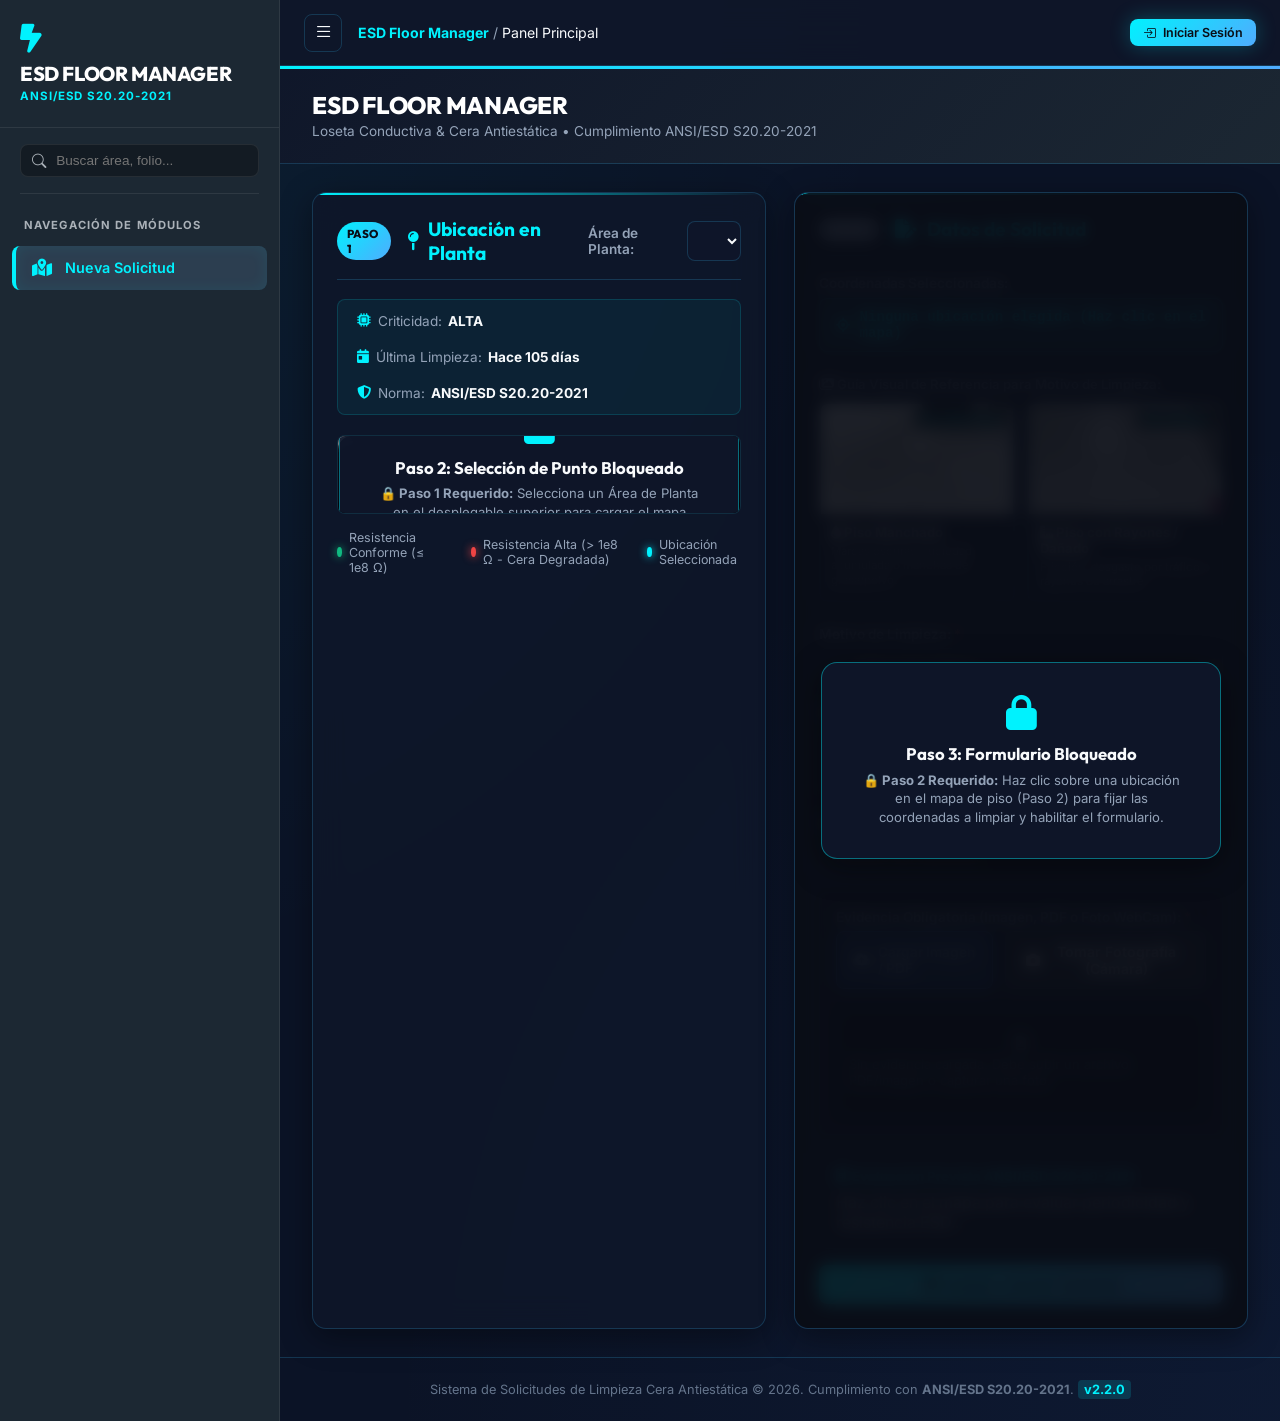
==== commit e7c075aa: "Implementacion de usuarios en base de datos, API de auth y panel de administracion de usuarios (v2.3" ====
--- a/wwwroot/index.html
+++ b/wwwroot/index.html
@@ -45,23 +45,23 @@
             <div class="module-menu">
                 <div class="module-menu-section-title">Navegación de Módulos</div>
 
-                <button class="nav-btn list-group-item active" data-tab="solicitud">
+                <button class="nav-btn list-group-item active" data-tab="solicitud" data-role-required="GUEST">
                     <i class="fa-solid fa-map-location-dot"></i>
                     <span>Nueva Solicitud</span>
                 </button>
 
-                <button class="nav-btn list-group-item" data-tab="historial">
+                <button class="nav-btn list-group-item" data-tab="historial" data-role-required="TECHNICIAN">
                     <i class="fa-solid fa-list-check"></i>
                     <span>Historial y Solicitudes</span>
                     <span class="badge-count" id="request-badge">1</span>
                 </button>
 
-                <button class="nav-btn list-group-item" data-tab="limpieza">
+                <button class="nav-btn list-group-item" data-tab="limpieza" data-role-required="TECHNICIAN">
                     <i class="fa-solid fa-broom"></i>
                     <span>Módulo de Limpieza</span>
                 </button>
 
-                <button class="nav-btn list-group-item" data-tab="ajustes">
+                <button class="nav-btn list-group-item" data-tab="ajustes" data-role-required="ADMIN">
                     <i class="fa-solid fa-sliders"></i>
                     <span>Ajustes y Mapeo</span>
                 </button>
@@ -81,9 +81,23 @@
                     </div>
                 </div>
                 <div class="top-navbar-right">
-                    <div class="user-pill">
-                        <i class="bi bi-person-circle"></i>
-                        <span>Ing. Aldo Orozco</span>
+                    <!-- Unauthenticated View -->
+                    <div id="unauth-header-container">
+                        <button type="button" id="btn-open-login" class="btn-primary btn-sm">
+                            <i class="bi bi-box-arrow-in-right"></i> Iniciar Sesión
+                        </button>
+                    </div>
+
+                    <!-- Authenticated View -->
+                    <div id="auth-header-container" class="hidden" style="display: flex; align-items: center; gap: 0.8rem;">
+                        <div class="user-pill">
+                            <i class="bi bi-person-circle"></i>
+                            <span id="user-display-name">Ing. Aldo Orozco</span>
+                            <span class="user-role-badge" id="user-role-badge">ADMIN</span>
+                        </div>
+                        <button type="button" id="btn-logout" class="btn-secondary btn-sm" title="Cerrar Sesión" style="border-color: #ef4444; color: #fca5a5;">
+                            <i class="bi bi-box-arrow-right"></i> Salir
+                        </button>
                     </div>
                 </div>
             </header>
@@ -529,6 +543,63 @@
                                 </div>
                             </div>
 
+                            <!-- Registered Users Management Card (Admin Only) -->
+                            <div class="settings-card margin-top">
+                                <h3><i class="fa-solid fa-users-gear"></i> 5. Gestión de Cuentas de Usuario y Permisos</h3>
+                                <p class="subtitle" style="margin-bottom: 1rem; color: var(--text-muted); font-size: 0.88rem;">Cree nuevas cuentas de usuario, asigne permisos de acceso (Administrador o Técnico de Mantenimiento) y gestione las credenciales persistidas en la base de datos.</p>
+
+                                <div class="settings-grid">
+                                    <!-- User Creation Form -->
+                                    <div class="settings-card" style="background: rgba(0,0,0,0.2);">
+                                        <h4 style="font-size: 0.9rem; color: var(--st-primary); margin-bottom: 0.8rem;"><i class="fa-solid fa-user-plus"></i> Dar de Alta Nuevo Usuario</h4>
+                                        <form id="form-create-user" class="settings-form">
+                                            <div class="form-group">
+                                                <label for="new-user-username">Usuario / Nómina: <span class="req">*</span></label>
+                                                <input type="text" id="new-user-username" class="custom-input" placeholder="ej. jgarcia" required />
+                                            </div>
+                                            <div class="form-group">
+                                                <label for="new-user-fullname">Nombre Completo: <span class="req">*</span></label>
+                                                <input type="text" id="new-user-fullname" class="custom-input" placeholder="ej. Juan García" required />
+                                            </div>
+                                            <div class="form-group">
+                                                <label for="new-user-password">Contraseña: <span class="req">*</span></label>
+                                                <input type="password" id="new-user-password" class="custom-input" placeholder="••••••••" required />
+                                            </div>
+                                            <div class="form-group">
+                                                <label for="new-user-role">Rol / Permisos: <span class="req">*</span></label>
+                                                <select id="new-user-role" class="custom-select" required>
+                                                    <option value="TECHNICIAN">TÉCNICO (Acceso a Solicitudes y Limpieza)</option>
+                                                    <option value="ADMIN">SUPERVISOR ADMIN (Acceso Total + Ajustes y Usuarios)</option>
+                                                </select>
+                                            </div>
+                                            <button type="submit" class="btn-primary" style="margin-top: 0.4rem;">
+                                                <i class="fa-solid fa-user-check"></i> Registrar Usuario en BD
+                                            </button>
+                                        </form>
+                                    </div>
+
+                                    <!-- Users List Table -->
+                                    <div class="settings-card" style="background: rgba(0,0,0,0.2);">
+                                        <h4 style="font-size: 0.9rem; color: var(--st-primary); margin-bottom: 0.8rem;"><i class="fa-solid fa-users"></i> Cuentas Registradas</h4>
+                                        <div class="table-responsive">
+                                            <table class="custom-table" id="users-management-table">
+                                                <thead>
+                                                    <tr>
+                                                        <th>Usuario</th>
+                                                        <th>Nombre Completo</th>
+                                                        <th>Rol / Permisos</th>
+                                                        <th>Acción</th>
+                                                    </tr>
+                                                </thead>
+                                                <tbody id="users-management-tbody">
+                                                    <!-- Populated via JS -->
+                                                </tbody>
+                                            </table>
+                                        </div>
+                                    </div>
+                                </div>
+                            </div>
+
                         </div>
                     </div>
                 </section>
@@ -637,7 +708,7 @@
 
             <!-- Footer -->
             <footer class="app-footer">
-                <p>Sistema de Solicitudes de Limpieza Cera Antiestática &copy; 2026. Cumplimiento con <strong>ANSI/ESD S20.20-2021</strong>. <span class="version-badge" id="app-version-badge">v2.1.0</span></p>
+                <p>Sistema de Solicitudes de Limpieza Cera Antiestática &copy; 2026. Cumplimiento con <strong>ANSI/ESD S20.20-2021</strong>. <span class="version-badge" id="app-version-badge">v2.2.0</span></p>
             </footer>
         </div>
     </div>
@@ -723,8 +794,47 @@
         </div>
     </div>
 
+    <!-- MODAL: LOGIN DE USUARIOS -->
+    <div id="modal-login" class="modal-overlay">
+        <div class="modal-box glass-card" style="max-width: 440px;">
+            <div class="modal-header">
+                <h3><i class="bi bi-shield-lock-fill"></i> Iniciar Sesión en ESD System</h3>
+                <button type="button" id="btn-close-login" class="btn-icon">&times;</button>
+            </div>
+            <div class="modal-body">
+                <form id="form-login" class="request-form">
+                    <div class="form-group">
+                        <label for="input-username">Usuario / Nómina:</label>
+                        <input type="text" id="input-username" class="custom-input" placeholder="ej. tecnico, admin" required />
+                    </div>
+                    <div class="form-group">
+                        <label for="input-password">Contraseña:</label>
+                        <input type="password" id="input-password" class="custom-input" placeholder="••••••••" required />
+                    </div>
+                    <button type="submit" class="btn-primary" style="width:100%; margin-top:0.5rem;">
+                        <i class="bi bi-box-arrow-in-right"></i> Entrar al Sistema
+                    </button>
+                </form>
+
+                <div style="margin-top: 1.25rem; border-top: 1px solid var(--border-color); padding-top: 1rem;">
+                    <p style="font-size: 0.78rem; color: var(--text-muted); text-align: center; margin-bottom: 0.8rem;">
+                        <i class="bi bi-lightning-charge"></i> Accesos Rápidos de Prueba:
+                    </p>
+                    <div style="display: flex; gap: 0.5rem; justify-content: center;">
+                        <button type="button" id="btn-quick-tech" class="btn-secondary btn-sm" style="flex:1; border-color: #10b981; color: #6ee7b7;">
+                            <i class="bi bi-wrench"></i> Técnico
+                        </button>
+                        <button type="button" id="btn-quick-admin" class="btn-secondary btn-sm" style="flex:1; border-color: #00f2fe; color: #00f2fe;">
+                            <i class="bi bi-person-gear"></i> Supervisor Admin
+                        </button>
+                    </div>
+                </div>
+            </div>
+        </div>
+    </div>
+
     <!-- App Main Controller Script -->
-    <script src="js/app.js?v=2.1.0"></script>
+    <script src="js/app.js?v=2.2.0"></script>
 
     <!-- Sidebar Drawer Toggle Script -->
     <script>
--- a/wwwroot/css/styles.css
+++ b/wwwroot/css/styles.css
@@ -1253,3 +1253,20 @@
         display: block;
     }
 }
+
+/* User Role Badge & Utility Classes */
+.hidden {
+    display: none !important;
+}
+
+.user-role-badge {
+    background: rgba(0, 242, 254, 0.2);
+    color: var(--st-primary);
+    border: 1px solid var(--st-primary);
+    font-size: 0.65rem;
+    font-weight: 800;
+    padding: 1px 6px;
+    border-radius: 10px;
+    text-transform: uppercase;
+    margin-left: 4px;
+}
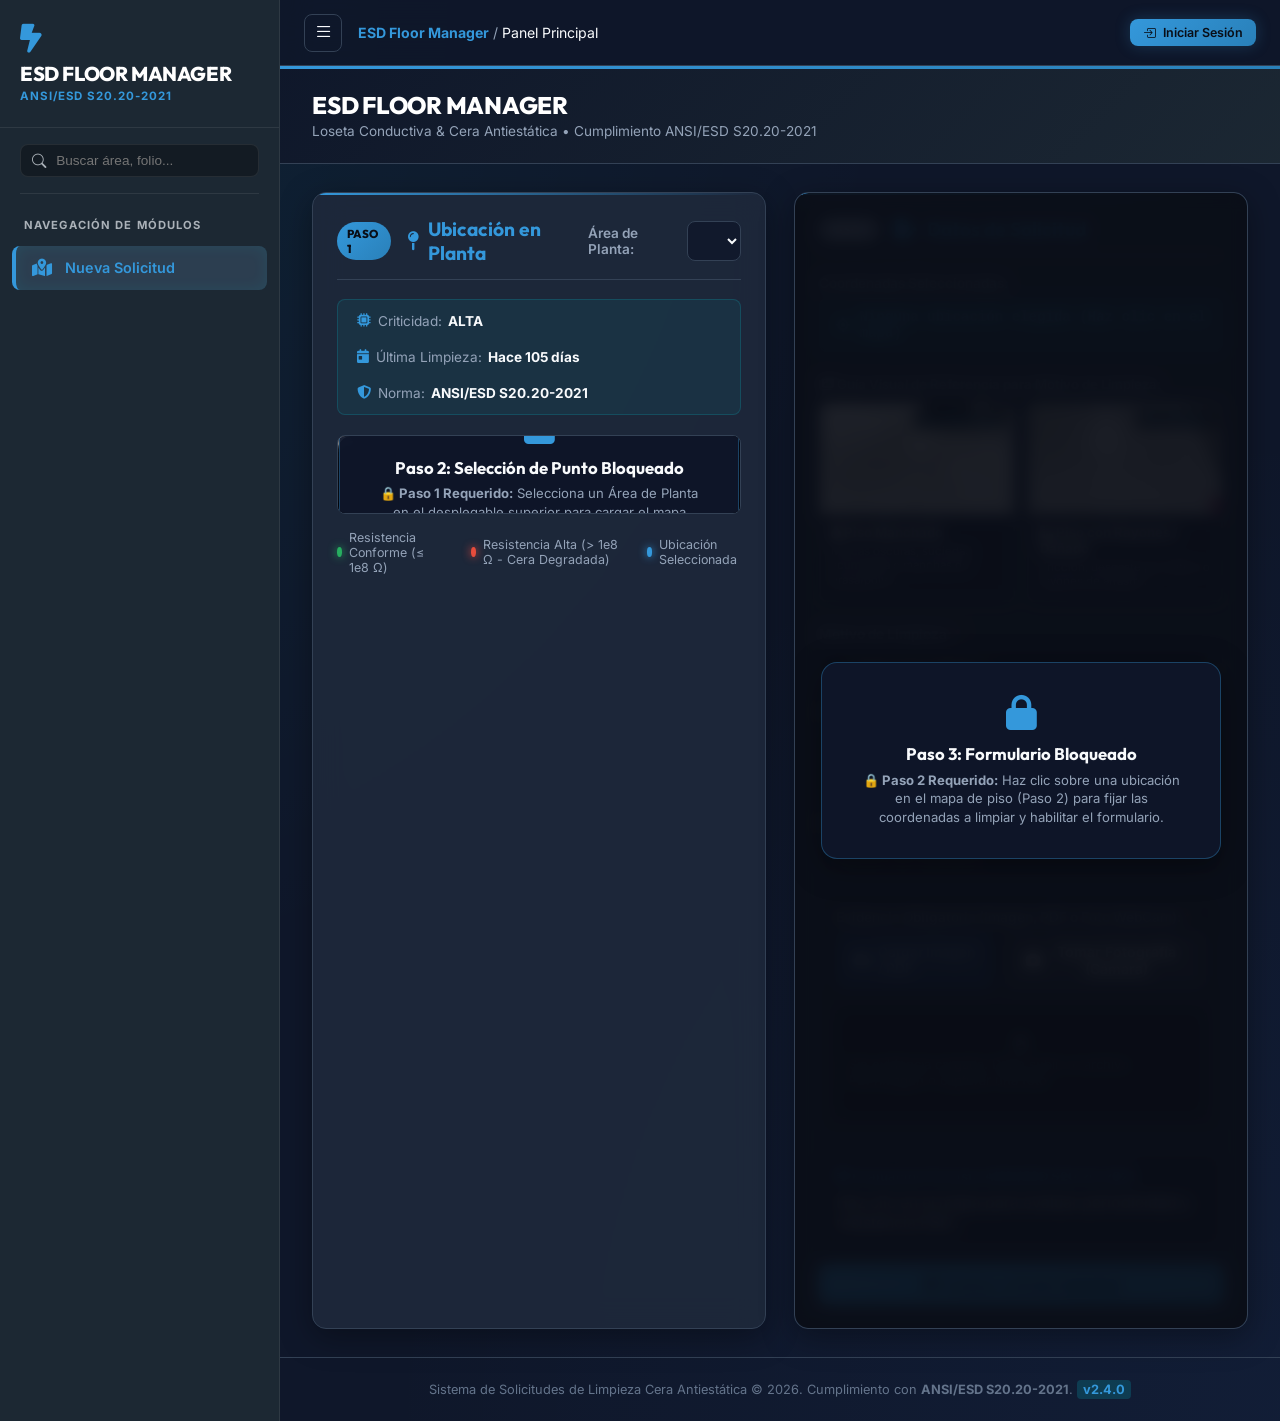
==== commit 725ca677: "Adopcion de colores exactos SMT Demo y ocultamiento de configuracion de BD en frontend (v2.4.0)" ====
--- a/wwwroot/index.html
+++ b/wwwroot/index.html
@@ -423,56 +423,33 @@
                             <div class="settings-grid">
                                 
                                 <!-- Area Map Uploader -->
-                                <div class="settings-card">
-                                    <h3><i class="fa-solid fa-image"></i> 1. Cargar Mapa de Piso (1 Imagen por Área)</h3>
+                                <div class="settings-card" style="grid-column: span 2;">
+                                    <h3><i class="fa-solid fa-image"></i> 1. Registrar Nueva Área / Cuarto de Producción (Subir Plano)</h3>
+                                    <p class="subtitle" style="margin-bottom: 1rem; color: var(--text-muted); font-size: 0.88rem;">Suba la imagen del mapa/plano de planta para dar de alta un nuevo cuarto de producción o modificar uno existente.</p>
                                     <form id="form-upload-map" class="settings-form">
-                                        <div class="form-group">
-                                            <label>Código de Área (ID):</label>
-                                            <input type="text" id="cfg-area-id" class="custom-input" placeholder="ej. SMT-01, CLEAN-02" required />
+                                        <div style="display: grid; grid-template-columns: repeat(auto-fit, minmax(220px, 1fr)); gap: 1rem;">
+                                            <div class="form-group">
+                                                <label>Código de Área (ID): <span class="req">*</span></label>
+                                                <input type="text" id="cfg-area-id" class="custom-input" placeholder="ej. SMT-01, CLEAN-02" required />
+                                            </div>
+                                            <div class="form-group">
+                                                <label>Nombre del Área: <span class="req">*</span></label>
+                                                <input type="text" id="cfg-area-name" class="custom-input" placeholder="ej. Línea 2 SMT Cuarto Limpio" required />
+                                            </div>
+                                            <div class="form-group">
+                                                <label>Criticidad ESD:</label>
+                                                <select id="cfg-area-criticality" class="custom-select">
+                                                    <option value="ALTA">ALTA (Componentes Clase 0 / 1A)</option>
+                                                    <option value="MEDIA">MEDIA (Ensamble General)</option>
+                                                    <option value="BAJA">BAJA (Almacén / Empaque)</option>
+                                                </select>
+                                            </div>
+                                            <div class="form-group">
+                                                <label>Seleccionar Imagen del Plano: <span class="req">*</span></label>
+                                                <input type="file" id="cfg-map-file" accept="image/*" class="custom-input" required />
+                                            </div>
                                         </div>
-                                        <div class="form-group">
-                                            <label>Nombre del Área:</label>
-                                            <input type="text" id="cfg-area-name" class="custom-input" placeholder="ej. Línea 2 SMT Cuarto Limpio" required />
-                                        </div>
-                                        <div class="form-group">
-                                            <label>Criticidad ESD:</label>
-                                            <select id="cfg-area-criticality" class="custom-select">
-                                                <option value="ALTA">ALTA (Componentes Clase 0 / 1A)</option>
-                                                <option value="MEDIA">MEDIA (Ensamble General)</option>
-                                                <option value="BAJA">BAJA (Almacén / Empaque)</option>
-                                            </select>
-                                        </div>
-                                        <div class="form-group">
-                                            <label>Seleccionar Imagen del Plano:</label>
-                                            <input type="file" id="cfg-map-file" accept="image/*" class="custom-input" required />
-                                        </div>
-                                        <button type="submit" class="btn-primary"><i class="fa-solid fa-upload"></i> Subir Plano de Área</button>
-                                    </form>
-                                </div>
-
-                                <!-- Supabase Connection Config -->
-                                <div class="settings-card">
-                                    <h3><i class="fa-solid fa-database"></i> 2. Configuración de Base de Datos Supabase</h3>
-                                    <form id="form-supabase-config" class="settings-form">
-                                        <div class="form-group">
-                                            <label>Supabase URL API:</label>
-                                            <input type="text" id="cfg-sp-url" class="custom-input" placeholder="https://your-project.supabase.co" />
-                                        </div>
-                                        <div class="form-group">
-                                            <label>Supabase Anon Key:</label>
-                                            <input type="password" id="cfg-sp-key" class="custom-input" placeholder="eyJhbGciOi..." />
-                                        </div>
-                                        <div class="form-group">
-                                            <label>Tabla de Mediciones:</label>
-                                            <input type="text" id="cfg-sp-table" class="custom-input" value="esd_measurements" />
-                                        </div>
-                                        <div class="form-group">
-                                            <label>Intervalo Mínimo de Limpieza (Días):</label>
-                                            <input type="number" id="cfg-min-days" class="custom-input" value="90" min="30" max="365" />
-                                            <small class="form-help">Regla norma: No menor a 3 meses (90 días).</small>
-                                        </div>
-                                        <button type="submit" class="btn-secondary"><i class="fa-solid fa-floppy-disk"></i> Guardar Ajustes Supabase</button>
-                                        <button type="button" id="btn-debug-supabase" class="btn-secondary" style="margin-top: 0.6rem; border-color: #00f2fe; color: #00f2fe;"><i class="fa-solid fa-bug"></i> Diagnosticar Conexión (validacion_piso)</button>
+                                        <button type="submit" class="btn-primary" style="margin-top: 0.8rem;"><i class="fa-solid fa-upload"></i> Registrar Plano de Área</button>
                                     </form>
                                 </div>
 
@@ -481,7 +458,7 @@
                             <!-- Coordinates Editor Canvas -->
                             <div class="settings-card margin-top">
                                 <div style="display: flex; justify-content: space-between; align-items: center; margin-bottom: 1rem; flex-wrap: wrap; gap: 1rem;">
-                                    <h3><i class="fa-solid fa-location-dot"></i> 3. Editor Visual de Coordenadas de Puntos ESD</h3>
+                                    <h3><i class="fa-solid fa-location-dot"></i> 2. Editor Visual de Coordenadas de Puntos ESD</h3>
                                     <div style="display: flex; align-items: center; gap: 0.8rem;">
                                         <label for="editor-area-select" style="font-weight: 600; font-size: 0.9rem; color: var(--st-primary);">Seleccionar Área a Mapear:</label>
                                         <select id="editor-area-select" class="custom-select" style="min-width: 260px;">
@@ -521,7 +498,7 @@
 
                             <!-- Registered Areas Management Card -->
                             <div class="settings-card margin-top">
-                                <h3><i class="fa-solid fa-list-check"></i> 4. Gestión de Áreas y Cuartos Registrados</h3>
+                                <h3><i class="fa-solid fa-list-check"></i> 3. Gestión de Áreas y Cuartos Registrados</h3>
                                 <p class="subtitle">Administre, modifique o elimine las áreas/cuartos de producción registrados en el sistema.</p>
                                 
                                 <div class="table-responsive margin-top">
@@ -545,7 +522,7 @@
 
                             <!-- Registered Users Management Card (Admin Only) -->
                             <div class="settings-card margin-top">
-                                <h3><i class="fa-solid fa-users-gear"></i> 5. Gestión de Cuentas de Usuario y Permisos</h3>
+                                <h3><i class="fa-solid fa-users-gear"></i> 4. Gestión de Cuentas de Usuario y Permisos</h3>
                                 <p class="subtitle" style="margin-bottom: 1rem; color: var(--text-muted); font-size: 0.88rem;">Cree nuevas cuentas de usuario, asigne permisos de acceso (Administrador o Técnico de Mantenimiento) y gestione las credenciales persistidas en la base de datos.</p>
 
                                 <div class="settings-grid">
@@ -708,7 +685,7 @@
 
             <!-- Footer -->
             <footer class="app-footer">
-                <p>Sistema de Solicitudes de Limpieza Cera Antiestática &copy; 2026. Cumplimiento con <strong>ANSI/ESD S20.20-2021</strong>. <span class="version-badge" id="app-version-badge">v2.2.0</span></p>
+                <p>Sistema de Solicitudes de Limpieza Cera Antiestática &copy; 2026. Cumplimiento con <strong>ANSI/ESD S20.20-2021</strong>. <span class="version-badge" id="app-version-badge">v2.4.0</span></p>
             </footer>
         </div>
     </div>
@@ -834,7 +811,7 @@
     </div>
 
     <!-- App Main Controller Script -->
-    <script src="js/app.js?v=2.2.0"></script>
+    <script src="js/app.js?v=2.4.0"></script>
 
     <!-- Sidebar Drawer Toggle Script -->
     <script>
--- a/wwwroot/css/styles.css
+++ b/wwwroot/css/styles.css
@@ -3,26 +3,38 @@
    ========================================================================== */
 
 :root {
-    /* SMT Panel Palette */
+    /* Exact SMT Panel Demo Palette */
+    --color-primario: #2c3e50;
+    --color-primario-claro: #3c5a78;
+    --color-primario-oscuro: #1c2833;
+    --color-secundario: #34495e;
+    
+    --color-exito: #27ae60;
+    --color-advertencia: #f39c12;
+    --color-peligro: #e74c3c;
+    --color-info: #3498db;
+    --color-fondo: #f8f9fa;
+    --color-borde: #dee2e6;
+    
     --sidebar-bg: #1c2833;
     --sidebar-hover: #273746;
     --sidebar-active: #2c3e50;
     --sidebar-border: rgba(255, 255, 255, 0.08);
     --sidebar-text: #abb2b9;
     
-    --bg-main: #0b1326;
-    --bg-card: rgba(15, 23, 42, 0.85);
-    --border-color: rgba(56, 189, 248, 0.2);
-    --border-glow: rgba(0, 242, 254, 0.4);
+    --bg-main: #0f172a;
+    --bg-card: rgba(30, 41, 59, 0.92);
+    --border-color: #334155;
+    --border-glow: rgba(52, 152, 219, 0.35);
     
-    --st-primary: #00f2fe;
-    --st-primary-gradient: linear-gradient(135deg, #00f2fe 0%, #4facfe 100%);
-    --st-secondary: #3b82f6;
+    --st-primary: #3498db;
+    --st-primary-gradient: linear-gradient(135deg, #3498db 0%, #2980b9 100%);
+    --st-secondary: #2c3e50;
     
-    --status-green: #10b981;
-    --status-amber: #f59e0b;
-    --status-red: #ef4444;
-    --status-purple: #8b5cf6;
+    --status-green: #27ae60;
+    --status-amber: #f39c12;
+    --status-red: #e74c3c;
+    --status-purple: #8e44ad;
     
     --text-main: #f8fafc;
     --text-muted: #94a3b8;
@@ -35,8 +47,8 @@
     --radius-md: 14px;
     --radius-lg: 20px;
     
-    --shadow-glass: 0 8px 32px 0 rgba(0, 0, 0, 0.4);
-    --shadow-neon: 0 0 20px rgba(0, 242, 254, 0.25);
+    --shadow-glass: 0 8px 32px 0 rgba(0, 0, 0, 0.35);
+    --shadow-neon: 0 0 15px rgba(52, 152, 219, 0.25);
 }
 
 * {
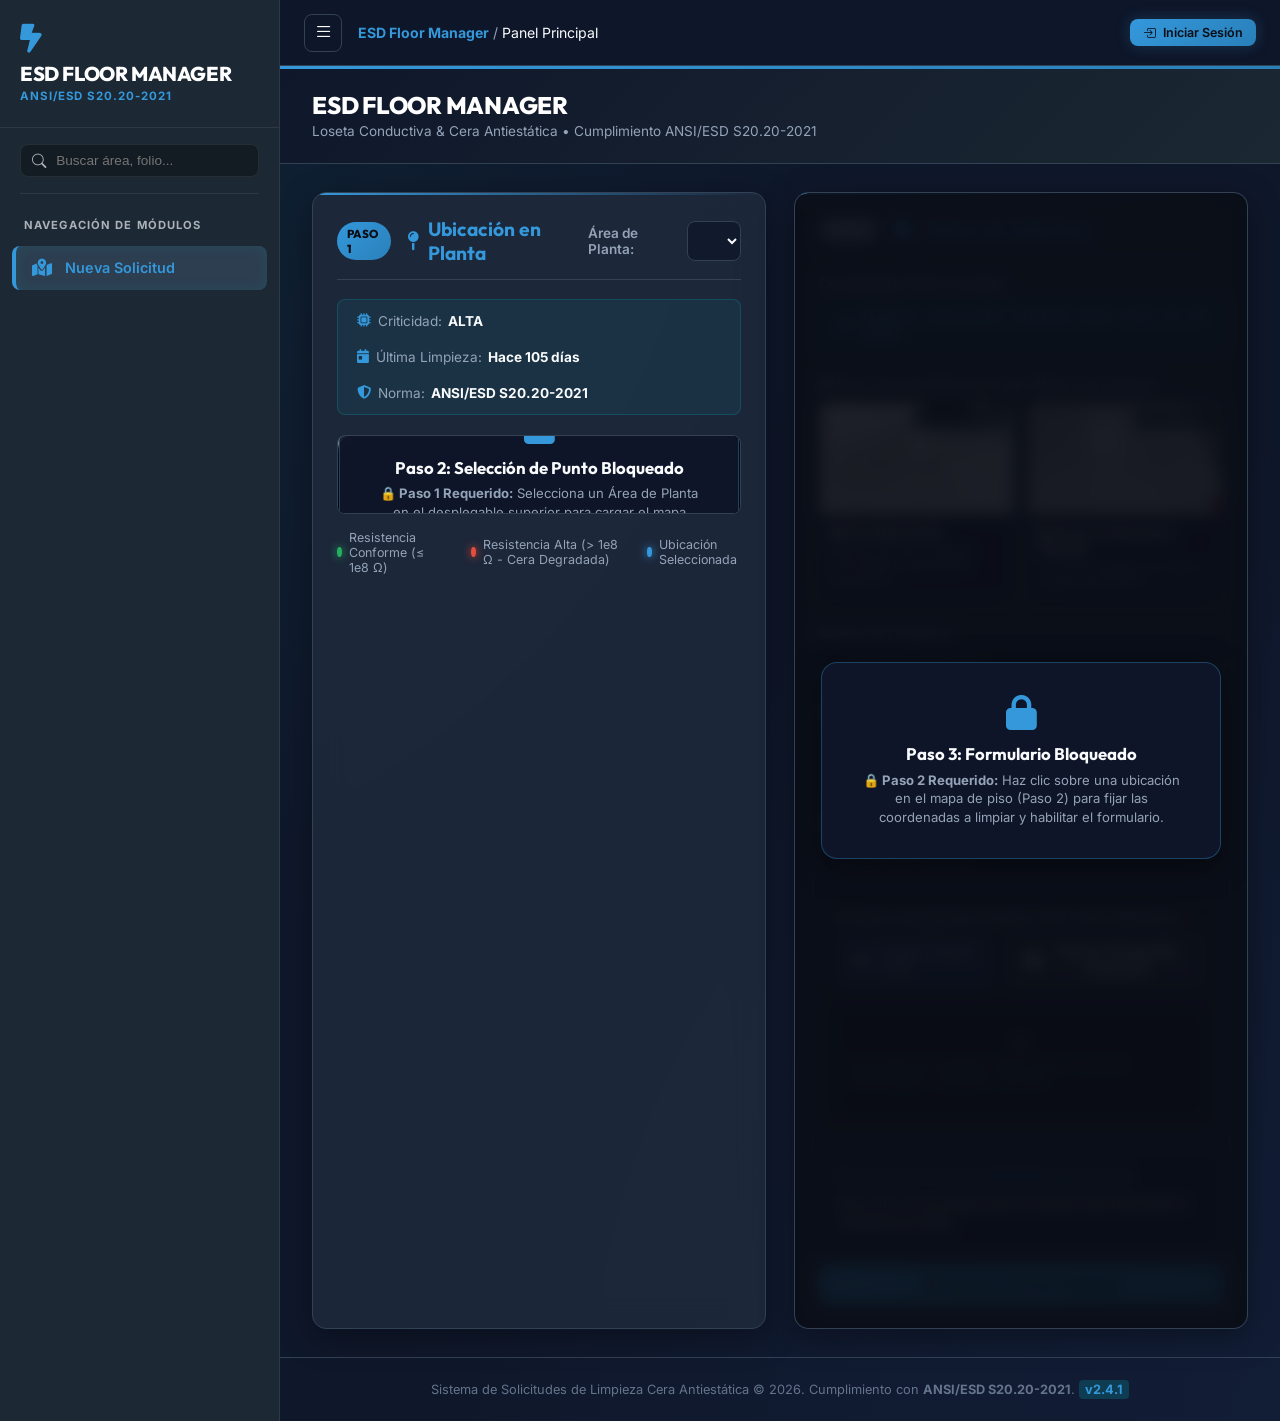
==== commit f47fd0e7: "Persistencia directa de usuarios en tabla usuarios de Supabase (v2.4.1)" ====
--- a/wwwroot/index.html
+++ b/wwwroot/index.html
@@ -685,7 +685,7 @@
 
             <!-- Footer -->
             <footer class="app-footer">
-                <p>Sistema de Solicitudes de Limpieza Cera Antiestática &copy; 2026. Cumplimiento con <strong>ANSI/ESD S20.20-2021</strong>. <span class="version-badge" id="app-version-badge">v2.4.0</span></p>
+                <p>Sistema de Solicitudes de Limpieza Cera Antiestática &copy; 2026. Cumplimiento con <strong>ANSI/ESD S20.20-2021</strong>. <span class="version-badge" id="app-version-badge">v2.4.1</span></p>
             </footer>
         </div>
     </div>
@@ -811,7 +811,7 @@
     </div>
 
     <!-- App Main Controller Script -->
-    <script src="js/app.js?v=2.4.0"></script>
+    <script src="js/app.js?v=2.4.1"></script>
 
     <!-- Sidebar Drawer Toggle Script -->
     <script>
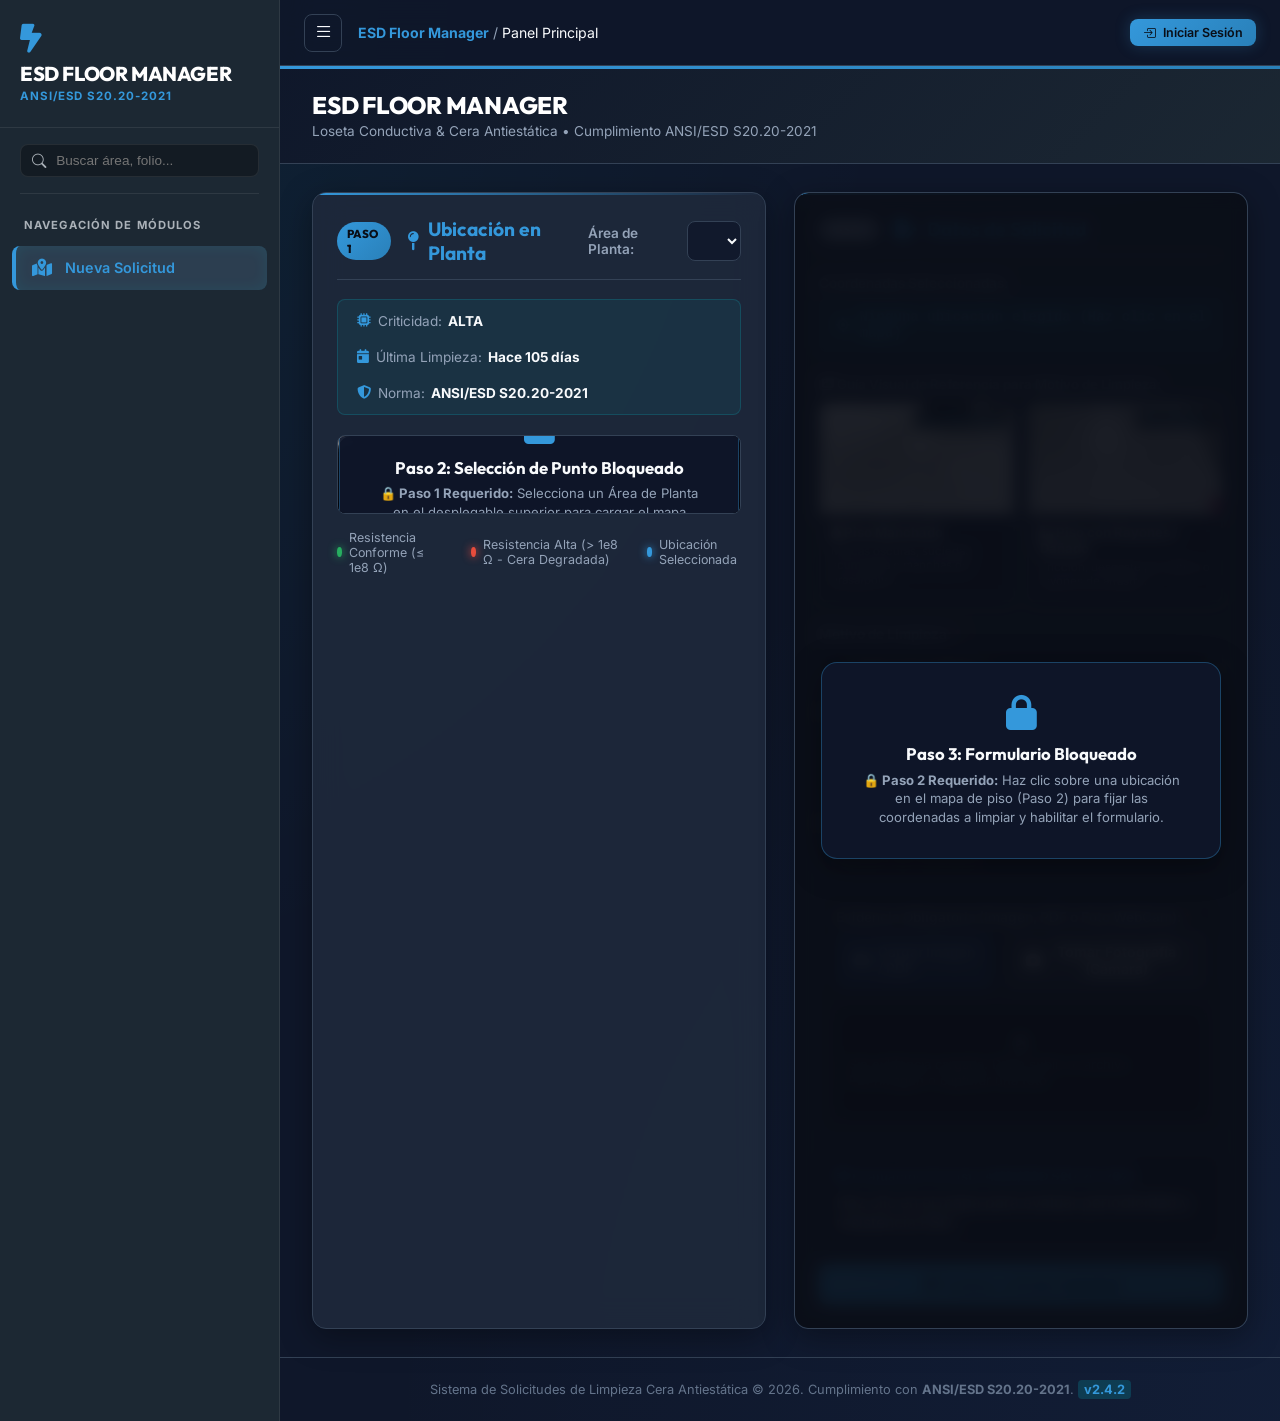
==== commit 25ddfa5a: "Fix de puerto dinamico en Azure App Service y orden de DI (v2.4.2)" ====
--- a/wwwroot/index.html
+++ b/wwwroot/index.html
@@ -685,7 +685,7 @@
 
             <!-- Footer -->
             <footer class="app-footer">
-                <p>Sistema de Solicitudes de Limpieza Cera Antiestática &copy; 2026. Cumplimiento con <strong>ANSI/ESD S20.20-2021</strong>. <span class="version-badge" id="app-version-badge">v2.4.1</span></p>
+                <p>Sistema de Solicitudes de Limpieza Cera Antiestática &copy; 2026. Cumplimiento con <strong>ANSI/ESD S20.20-2021</strong>. <span class="version-badge" id="app-version-badge">v2.4.2</span></p>
             </footer>
         </div>
     </div>
@@ -811,7 +811,7 @@
     </div>
 
     <!-- App Main Controller Script -->
-    <script src="js/app.js?v=2.4.1"></script>
+    <script src="js/app.js?v=2.4.2"></script>
 
     <!-- Sidebar Drawer Toggle Script -->
     <script>
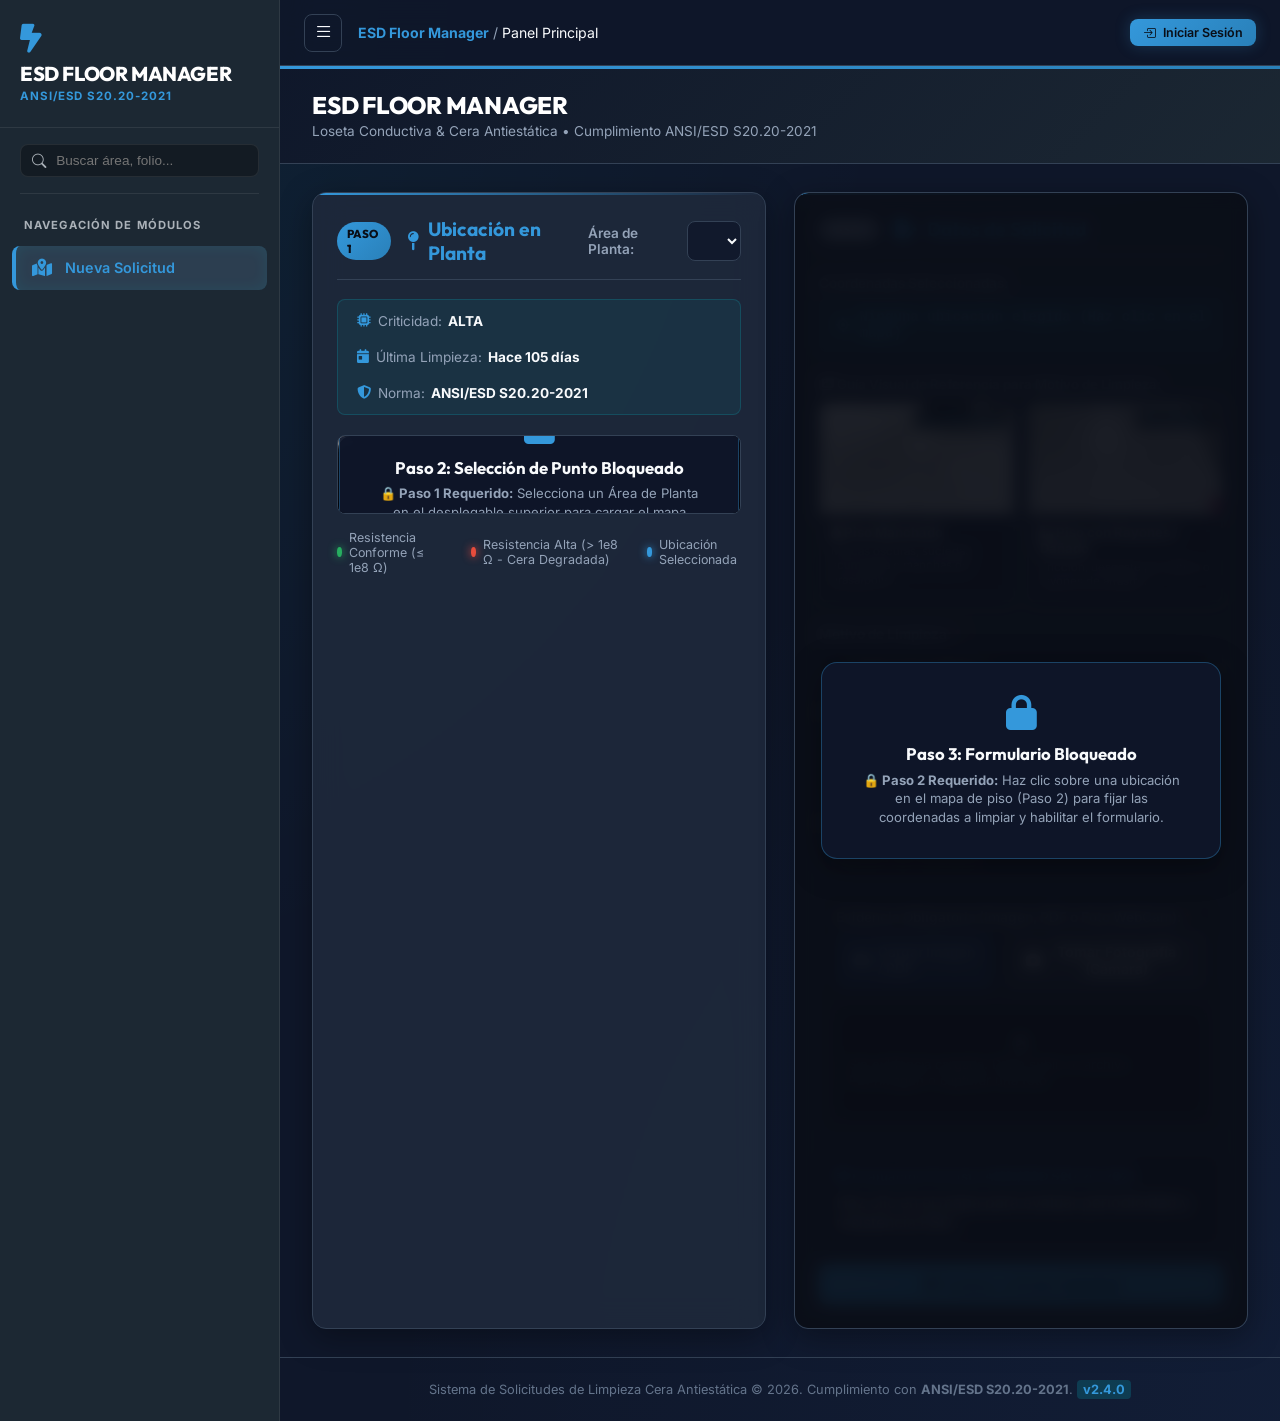
==== commit 1554e0fd: "Restauracion completa a la version estable 2.4.0" ====
--- a/wwwroot/index.html
+++ b/wwwroot/index.html
@@ -685,7 +685,7 @@
 
             <!-- Footer -->
             <footer class="app-footer">
-                <p>Sistema de Solicitudes de Limpieza Cera Antiestática &copy; 2026. Cumplimiento con <strong>ANSI/ESD S20.20-2021</strong>. <span class="version-badge" id="app-version-badge">v2.4.2</span></p>
+                <p>Sistema de Solicitudes de Limpieza Cera Antiestática &copy; 2026. Cumplimiento con <strong>ANSI/ESD S20.20-2021</strong>. <span class="version-badge" id="app-version-badge">v2.4.0</span></p>
             </footer>
         </div>
     </div>
@@ -811,7 +811,7 @@
     </div>
 
     <!-- App Main Controller Script -->
-    <script src="js/app.js?v=2.4.2"></script>
+    <script src="js/app.js?v=2.4.0"></script>
 
     <!-- Sidebar Drawer Toggle Script -->
     <script>
